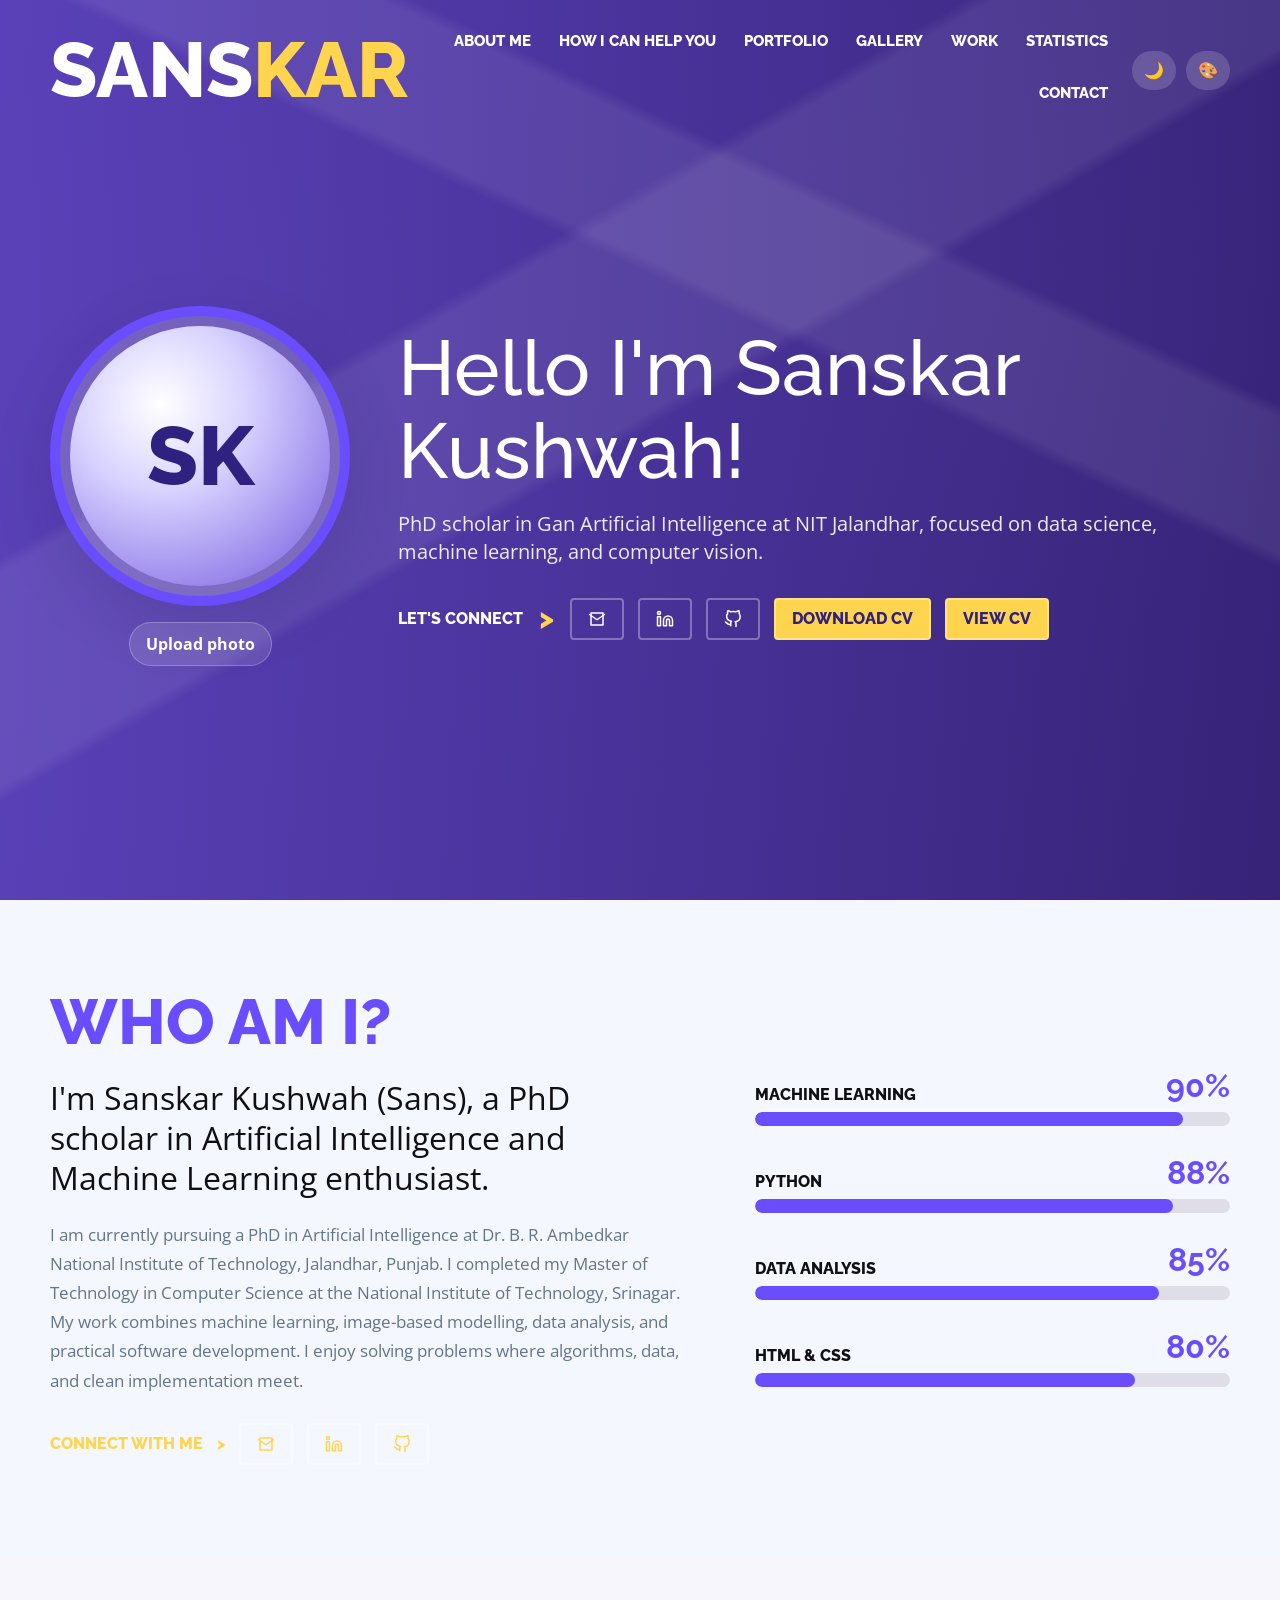
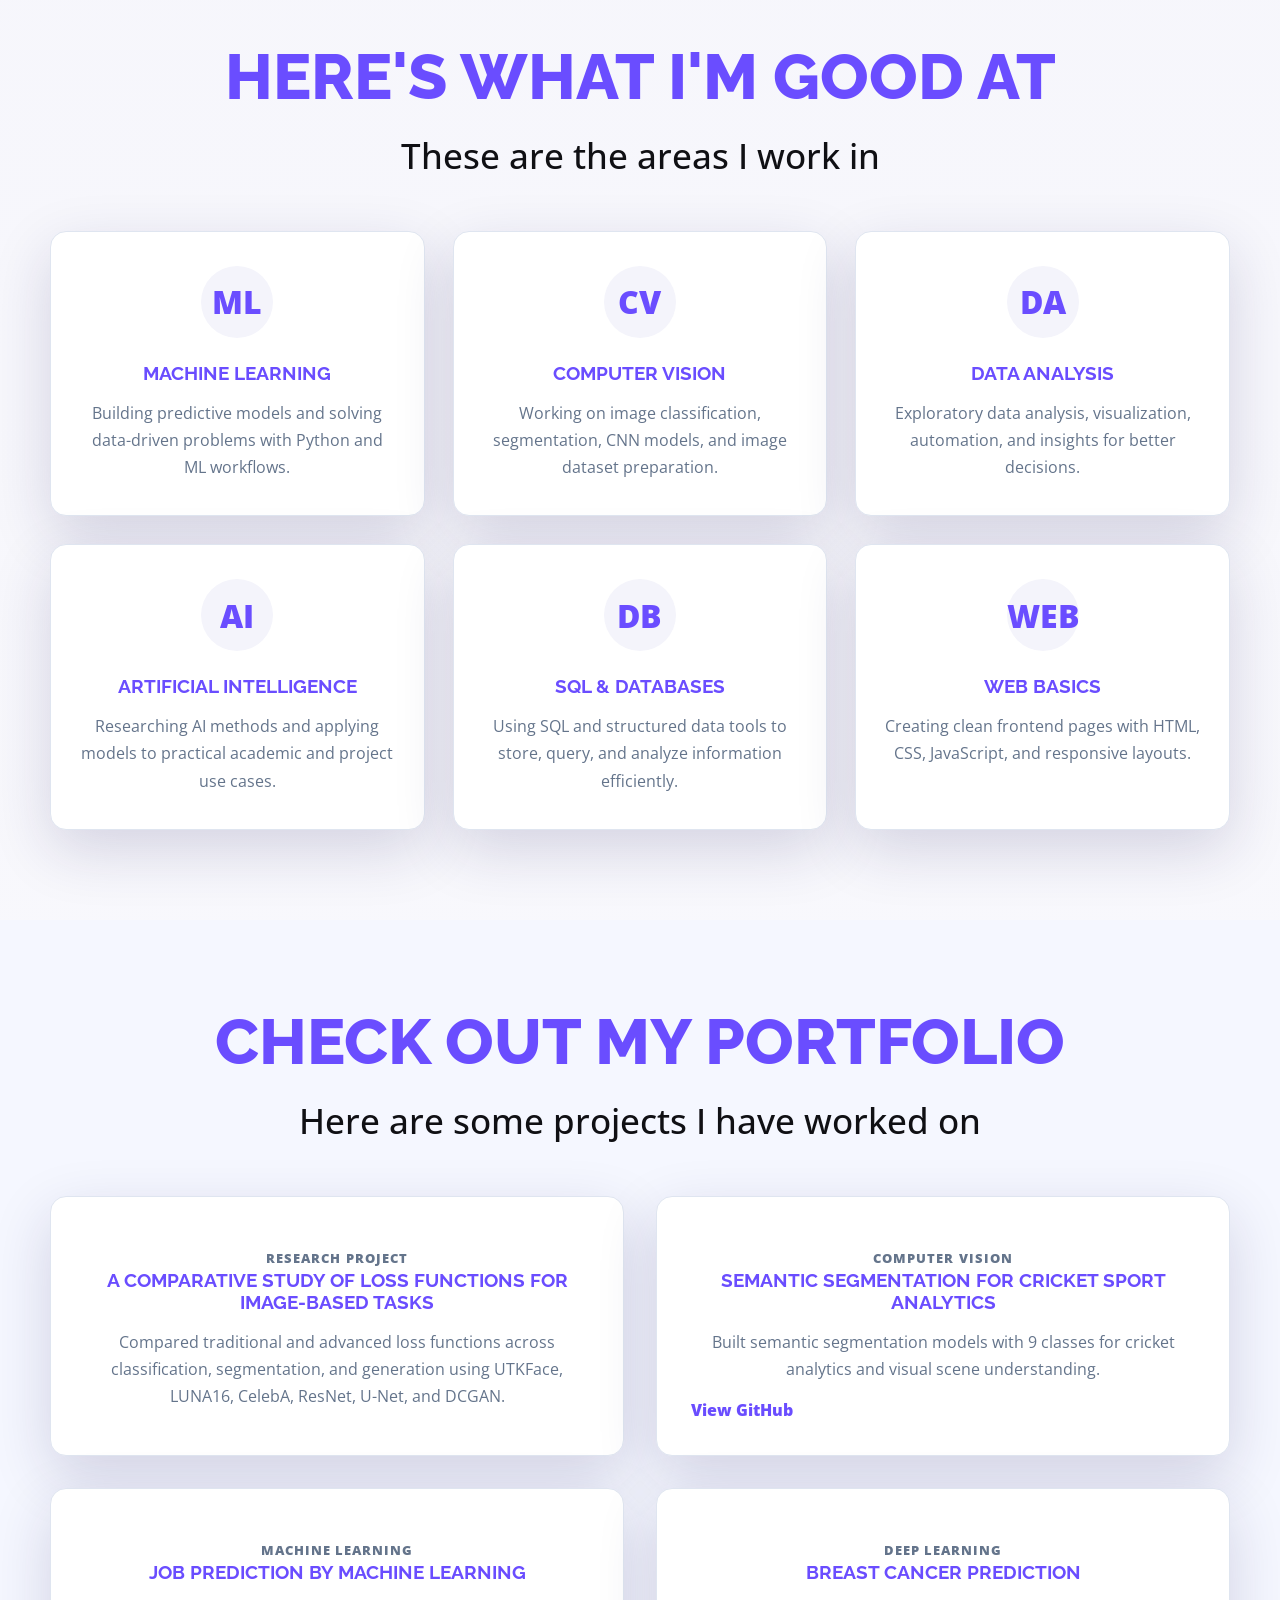
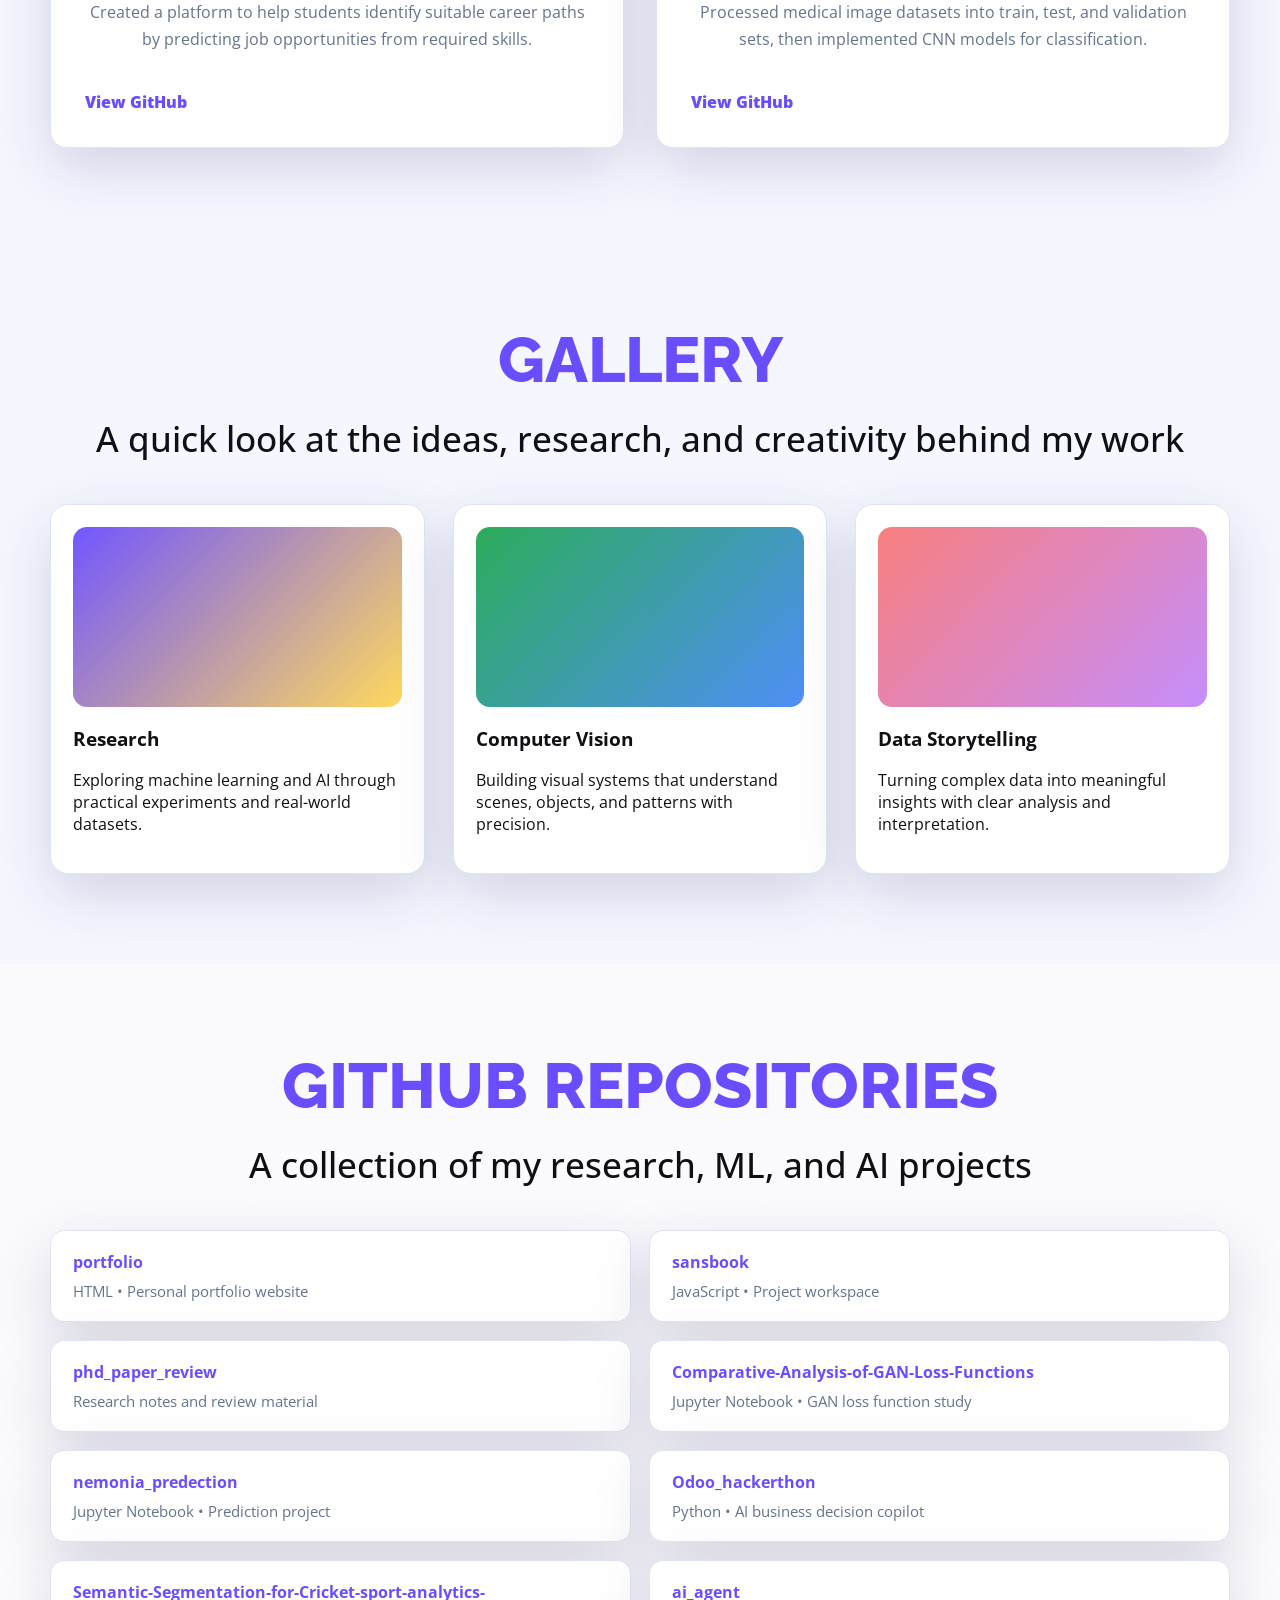
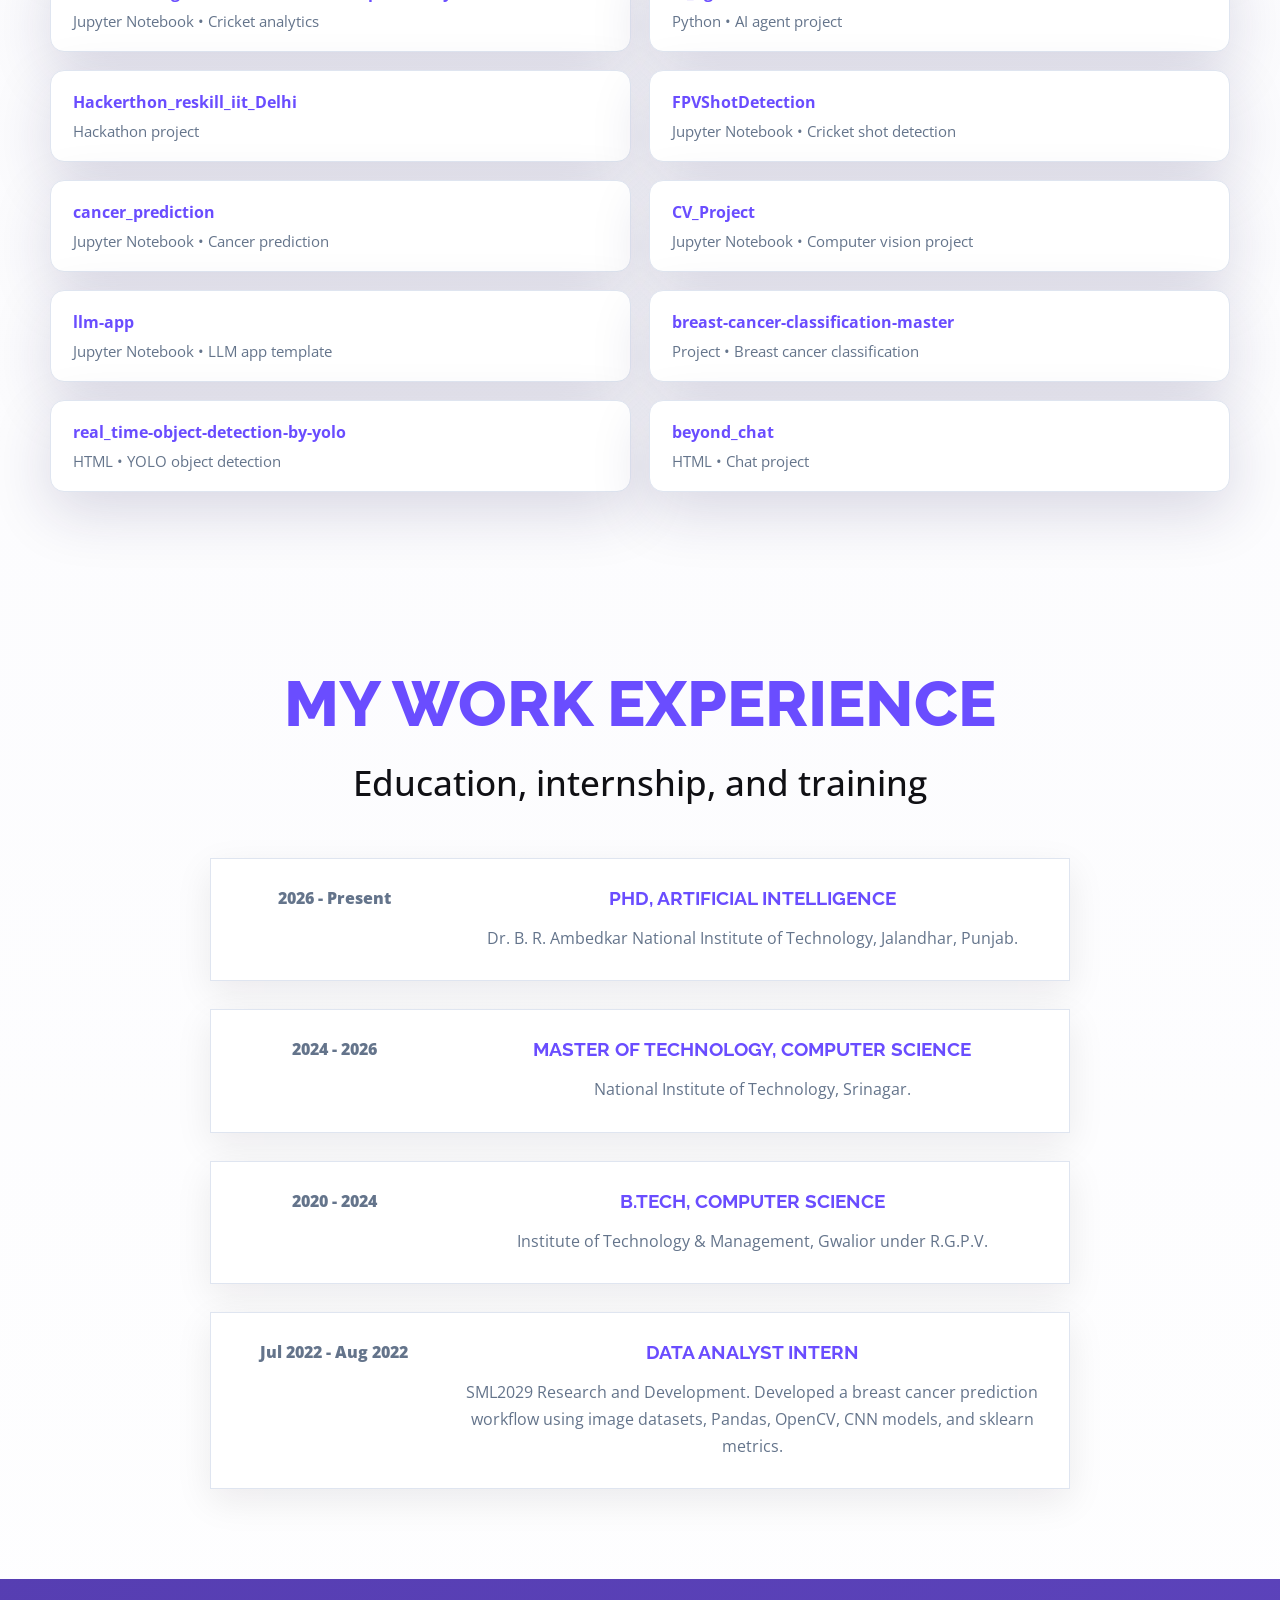
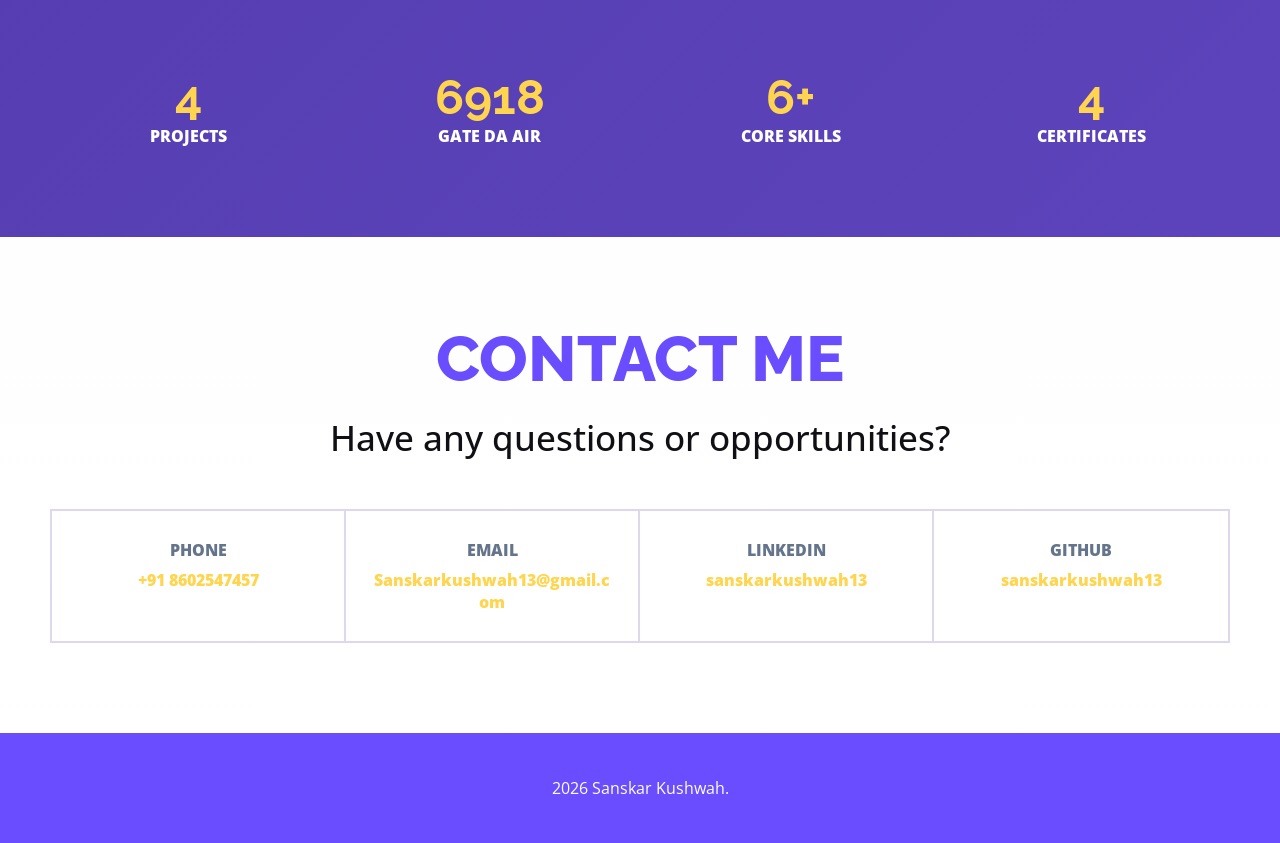
==== index.html @ 1076b956 "color" ====
<!DOCTYPE html>
<html lang="en">
<head>
  <meta charset="UTF-8">
  <meta name="viewport" content="width=device-width, initial-scale=1.0">
  <title>Sanskar Kushwah | Portfolio </title>

  <meta name="description" content="Portfolio of Sanskar Kushwah, PhD scholar in Artificial Intelligence focused on machine learning, data science, and computer vision.">

  <link rel="preconnect" href="https://fonts.googleapis.com">
  <link rel="preconnect" href="https://fonts.gstatic.com" crossorigin>
  <link href="https://fonts.googleapis.com/css2?family=Open+Sans:wght@400;600;700&family=Raleway:wght@500;600;700;800&display=swap" rel="stylesheet">
  <link rel="stylesheet" href="style.css">
</head>


<body>

  <header class="hero" id="home">
    <nav class="navbar container">
      <a class="logo" href="#home">SANS<span>KAR</span></a>

      <div class="nav-links">
        <a href="#about">About Me </a>
        <a href="#services">How I can Help you</a>
        <a href="#portfolio">Portfolio</a>
        <a href="#gallery">Gallery</a>
        <a href="#work">Work</a>
        <a href="#statistics">Statistics</a>
        <a href="#contact">Contact</a>
      </div>

      <div class="action-buttons">
        <button class="theme-toggle" id="themeToggle" type="button" aria-label="Toggle dark mode">🌙</button>
        <button class="accent-toggle" id="accentToggle" type="button" aria-label="Change accent color">🎨</button>
      </div>
    </nav>

    <div class="hero-content container">
      <div class="profile-panel">
        <div class="profile-ring">
          <div class="profile-photo" id="profilePhoto">
            <img id="profileImage" class="profile-image" alt="Uploaded profile" hidden>
            <span id="profileInitials">SK</span>
          </div>
        </div>

        <label class="upload-box" for="photoUpload">
          Upload photo
          <input type="file" id="photoUpload" accept="image/*">
        </label>
      </div>

      <div>
        <h1 class="hero-title">Hello I'm Sanskar Kushwah!</h1>
        <p class="hero-subtitle">
          PhD scholar in Gan Artificial Intelligence at NIT Jalandhar, focused on data science, machine learning, and computer vision.
        </p>

        <div class="connect-row">
          <p>Let's connect</p>
          <span>&gt;</span>

          <div class="social-links">
            <a href="mailto:Sanskarkushwah13@gmail.com" aria-label="Email"><svg width="18" height="18" viewBox="0 0 24 24" fill="none" stroke="currentColor" stroke-width="2" stroke-linecap="round" stroke-linejoin="round"><path d="M4 4h16v16H4z"/><polyline points="22,6 12,13 2,6"/></svg></a>
            <a href="https://www.linkedin.com/in/sanskarkushwah13/" target="_blank" aria-label="LinkedIn"><svg width="18" height="18" viewBox="0 0 24 24" fill="none" stroke="currentColor" stroke-width="2" stroke-linecap="round" stroke-linejoin="round"><path d="M16 8a6 6 0 0 1 6 6v7h-4v-7a2 2 0 0 0-4 0v7h-4v-7a6 6 0 0 1 6-6z"/><rect x="2" y="9" width="4" height="12"/><circle cx="4" cy="4" r="2"/></svg></a>
            <a href="https://github.com/sanskarkushwah13" target="_blank" aria-label="GitHub"><svg width="18" height="18" viewBox="0 0 24 24" fill="none" stroke="currentColor" stroke-width="2" stroke-linecap="round" stroke-linejoin="round"><path d="M9 19c-5 1.5-5-2.5-7-3m14 6v-3.87a3.37 3.37 0 0 0-.94-2.61c3.14-.35 6.44-1.54 6.44-7A5.44 5.44 0 0 0 20 4.77 5.07 5.07 0 0 0 19.91 1S18.73.65 16 2.48a13.38 13.38 0 0 0-7 0C6.27.65 5.09 1 5.09 1A5.07 5.07 0 0 0 5 4.77 5.44 5.44 0 0 0 3.5 8.09c0 5.42 3.3 6.61 6.44 7A3.37 3.37 0 0 0 9 17.13V21"/></svg></a>
            <a class="button" href="sans.pdf" target="_blank">Download CV</a>
            <a class="button" href="https://drive.google.com/file/d/1g0k3r5J6X8F7G9H2J3K4L5M6N7O8P9Q/view?usp=sharing" target="_blank">View CV</a>
          </div>
        </div>
      </div>
    </div>
  </header>

  <main>
    
    <section class="section light" id="about">
      <div class="container split">
        <div>
          <h2 class="section-title">Who am I?</h2>
          <p class="lead">
            I'm Sanskar Kushwah (Sans), a PhD scholar in Artificial Intelligence and Machine Learning enthusiast.
          </p>
          <p class="body-copy">
            I am currently pursuing a PhD in Artificial Intelligence at Dr. B. R. Ambedkar National Institute of Technology, Jalandhar, Punjab.
            I completed my Master of Technology in Computer Science at the National Institute of Technology, Srinagar.
            My work combines machine learning, image-based modelling, data analysis, and practical software development.
            I enjoy solving problems where algorithms, data, and clean implementation meet.
          </p>

          <div class="about-actions">
            <span>Connect with me</span>
            <span>&gt;</span>

            <div class="social-links">
              <a href="mailto:Sanskarkushwah13@gmail.com" aria-label="Email"><svg width="18" height="18" viewBox="0 0 24 24" fill="none" stroke="currentColor" stroke-width="2" stroke-linecap="round" stroke-linejoin="round"><path d="M4 4h16v16H4z"/><polyline points="22,6 12,13 2,6"/></svg></a>
              <a href="https://www.linkedin.com/in/sanskarkushwah13/" target="_blank" aria-label="LinkedIn"><svg width="18" height="18" viewBox="0 0 24 24" fill="none" stroke="currentColor" stroke-width="2" stroke-linecap="round" stroke-linejoin="round"><path d="M16 8a6 6 0 0 1 6 6v7h-4v-7a2 2 0 0 0-4 0v7h-4v-7a6 6 0 0 1 6-6z"/><rect x="2" y="9" width="4" height="12"/><circle cx="4" cy="4" r="2"/></svg></a>
              <a href="https://github.com/sanskarkushwah13" target="_blank" aria-label="GitHub"><svg width="18" height="18" viewBox="0 0 24 24" fill="none" stroke="currentColor" stroke-width="2" stroke-linecap="round" stroke-linejoin="round"><path d="M9 19c-5 1.5-5-2.5-7-3m14 6v-3.87a3.37 3.37 0 0 0-.94-2.61c3.14-.35 6.44-1.54 6.44-7A5.44 5.44 0 0 0 20 4.77 5.07 5.07 0 0 0 19.91 1S18.73.65 16 2.48a13.38 13.38 0 0 0-7 0C6.27.65 5.09 1 5.09 1A5.07 5.07 0 0 0 5 4.77 5.44 5.44 0 0 0 3.5 8.09c0 5.42 3.3 6.61 6.44 7A3.37 3.37 0 0 0 9 17.13V21"/></svg></a>
            </div>
          </div>
        </div>

        <div class="skills-list">
          <div>
            <div class="skill-top">
              <span>Machine Learning</span>
              <strong>90%</strong>
            </div>
            <div class="bar"><span style="--value: 90%"></span></div>
          </div>

          <div>
            <div class="skill-top">
              <span>Python</span>
              <strong>88%</strong>
            </div>
            <div class="bar"><span style="--value: 88%"></span></div>
          </div>

          <div>
            <div class="skill-top">
              <span>Data Analysis</span>
              <strong>85%</strong>
            </div>
            <div class="bar"><span style="--value: 85%"></span></div>
          </div>

          <div>
            <div class="skill-top">
              <span>HTML & CSS</span>
              <strong>80%</strong>
            </div>
            <div class="bar"><span style="--value: 80%"></span></div>
          </div>
        </div>
      </div>
    </section>

    <section class="section" id="services">
      <div class="container center">
        <h2 class="section-title">Here's what I'm good at</h2>
        <p class="section-subtitle">These are the areas I work in</p>

        <div class="card-grid">
          <article class="card">
            <div class="card-icon">ML</div>
            <h3>Machine Learning</h3>
            <p>Building predictive models and solving data-driven problems with Python and ML workflows.</p>
          </article>

          <article class="card">
            <div class="card-icon">CV</div>
            <h3>Computer Vision</h3>
            <p>Working on image classification, segmentation, CNN models, and image dataset preparation.</p>
          </article>

          <article class="card">
            <div class="card-icon">DA</div>
            <h3>Data Analysis</h3>
            <p>Exploratory data analysis, visualization, automation, and insights for better decisions.</p>
          </article>

          <article class="card">
            <div class="card-icon">AI</div>
            <h3>Artificial Intelligence</h3>
            <p>Researching AI methods and applying models to practical academic and project use cases.</p>
          </article>

          <article class="card">
            <div class="card-icon">DB</div>
            <h3>SQL & Databases</h3>
            <p>Using SQL and structured data tools to store, query, and analyze information efficiently.</p>
          </article>

          <article class="card">
            <div class="card-icon">WEB</div>
            <h3>Web Basics</h3>
            <p>Creating clean frontend pages with HTML, CSS, JavaScript, and responsive layouts.</p>
          </article>
        </div>
      </div>
    </section>

    <section class="section light" id="portfolio">
      <div class="container center">
        <h2 class="section-title">Check out my portfolio</h2>
        <p class="section-subtitle">Here are some projects I have worked on</p>

        <div class="project-grid">
          <article class="project">
            <p class="project-label">Research Project</p>
            <h3>A Comparative Study of Loss Functions for Image-Based Tasks</h3>
            <p>
              Compared traditional and advanced loss functions across classification,
              segmentation, and generation using UTKFace, LUNA16, CelebA, ResNet,
              U-Net, and DCGAN.
            </p>
          </article>

          <article class="project">
            <p class="project-label">Computer Vision</p>
            <h3>Semantic Segmentation for Cricket Sport Analytics</h3>
            <p>
              Built semantic segmentation models with 9 classes for cricket analytics
              and visual scene understanding.
            </p>
            <a href="https://github.com/sanskarkushwah13/Semantic-Segmentation-for-Cricket-sport-analytics-" target="_blank">View GitHub</a>
          </article>

          <article class="project">
            <p class="project-label">Machine Learning</p>
            <h3>Job Prediction by Machine Learning</h3>
            <p>
              Created a platform to help students identify suitable career paths by
              predicting job opportunities from required skills.
            </p>
            <a href="https://github.com/sanskarkushwah13/career-prediction-by-machine-learning" target="_blank">View GitHub</a>
          </article>

          <article class="project">
            <p class="project-label">Deep Learning</p>
            <h3>Breast Cancer Prediction</h3>
            <p>
              Processed medical image datasets into train, test, and validation sets,
              then implemented CNN models for classification.
            </p>
            <a href="https://github.com/sanskarkushwah13/cancer_prediction" target="_blank">View GitHub</a>
          </article>
        </div>
      </div>
    </section>

    <section class="section light" id="gallery">
      <div class="container center">
        <h2 class="section-title">Gallery</h2>
        <p class="section-subtitle">A quick look at the ideas, research, and creativity behind my work</p>

        <div class="gallery-grid">
          <article class="gallery-card">
            <div class="gallery-visual visual-one"></div>
            <h3>Research</h3>
            <p>Exploring machine learning and AI through practical experiments and real-world datasets.</p>
          </article>

          <article class="gallery-card">
            <div class="gallery-visual visual-two"></div>
            <h3>Computer Vision</h3>
            <p>Building visual systems that understand scenes, objects, and patterns with precision.</p>
          </article>

          <article class="gallery-card">
            <div class="gallery-visual visual-three"></div>
            <h3>Data Storytelling</h3>
            <p>Turning complex data into meaningful insights with clear analysis and interpretation.</p>
          </article>
        </div>
      </div>
    </section>

    <section class="section" id="repositories">
      <div class="container center">
        <h2 class="section-title">GitHub repositories</h2>
        <p class="section-subtitle">A collection of my research, ML, and AI projects</p>

        <div class="repo-list">
          <a class="repo-item" href="https://github.com/sanskarkushwah13/portfolio" target="_blank">
            <strong>portfolio</strong>
            <span>HTML • Personal portfolio website</span>
          </a>
          <a class="repo-item" href="https://github.com/sanskarkushwah13/sansbook" target="_blank">
            <strong>sansbook</strong>
            <span>JavaScript • Project workspace</span>
          </a>
          <a class="repo-item" href="https://github.com/sanskarkushwah13/phd_paper_review" target="_blank">
            <strong>phd_paper_review</strong>
            <span>Research notes and review material</span>
          </a>
          <a class="repo-item" href="https://github.com/sanskarkushwah13/Comparative-Analysis-of-GAN-Loss-Functions" target="_blank">
            <strong>Comparative-Analysis-of-GAN-Loss-Functions</strong>
            <span>Jupyter Notebook • GAN loss function study</span>
          </a>
          <a class="repo-item" href="https://github.com/sanskarkushwah13/nemonia_predection" target="_blank">
            <strong>nemonia_predection</strong>
            <span>Jupyter Notebook • Prediction project</span>
          </a>
          <a class="repo-item" href="https://github.com/sanskarkushwah13/Odoo_hackerthon" target="_blank">
            <strong>Odoo_hackerthon</strong>
            <span>Python • AI business decision copilot</span>
          </a>
          <a class="repo-item" href="https://github.com/sanskarkushwah13/Semantic-Segmentation-for-Cricket-sport-analytics-" target="_blank">
            <strong>Semantic-Segmentation-for-Cricket-sport-analytics-</strong>
            <span>Jupyter Notebook • Cricket analytics</span>
          </a>
          <a class="repo-item" href="https://github.com/sanskarkushwah13/ai_agent" target="_blank">
            <strong>ai_agent</strong>
            <span>Python • AI agent project</span>
          </a>
          <a class="repo-item" href="https://github.com/sanskarkushwah13/Hackerthon_reskill_iit_Delhi" target="_blank">
            <strong>Hackerthon_reskill_iit_Delhi</strong>
            <span>Hackathon project</span>
          </a>
          <a class="repo-item" href="https://github.com/sanskarkushwah13/FPVShotDetection" target="_blank">
            <strong>FPVShotDetection</strong>
            <span>Jupyter Notebook • Cricket shot detection</span>
          </a>
          <a class="repo-item" href="https://github.com/sanskarkushwah13/cancer_prediction" target="_blank">
            <strong>cancer_prediction</strong>
            <span>Jupyter Notebook • Cancer prediction</span>
          </a>
          <a class="repo-item" href="https://github.com/sanskarkushwah13/CV_Project" target="_blank">
            <strong>CV_Project</strong>
            <span>Jupyter Notebook • Computer vision project</span>
          </a>
          <a class="repo-item" href="https://github.com/sanskarkushwah13/llm-app" target="_blank">
            <strong>llm-app</strong>
            <span>Jupyter Notebook • LLM app template</span>
          </a>
          <a class="repo-item" href="https://github.com/sanskarkushwah13/breast-cancer-classification-master" target="_blank">
            <strong>breast-cancer-classification-master</strong>
            <span>Project • Breast cancer classification</span>
          </a>
          <a class="repo-item" href="https://github.com/sanskarkushwah13/real_time-object-detection-by-yolo" target="_blank">
            <strong>real_time-object-detection-by-yolo</strong>
            <span>HTML • YOLO object detection</span>
          </a>
          <a class="repo-item" href="https://github.com/sanskarkushwah13/beyond_chat" target="_blank">
            <strong>beyond_chat</strong>
            <span>HTML • Chat project</span>
          </a>
        </div>
      </div>
    </section>

    <section class="section" id="work">
      <div class="container center">
        <h2 class="section-title">My work experience</h2>
        <p class="section-subtitle">Education, internship, and training</p>

        <div class="work-list">
          <article class="work-item">
            <div class="date">2026 - Present</div>
            <div>
              <h3>PhD, Artificial Intelligence</h3>
              <p>Dr. B. R. Ambedkar National Institute of Technology, Jalandhar, Punjab.</p>
            </div>
          </article>

          <article class="work-item">
            <div class="date">2024 - 2026</div>
            <div>
              <h3>Master of Technology, Computer Science</h3>
              <p>National Institute of Technology, Srinagar.</p>
            </div>
          </article>

          <article class="work-item">
            <div class="date">2020 - 2024</div>
            <div>
              <h3>B.Tech, Computer Science</h3>
              <p>Institute of Technology & Management, Gwalior under R.G.P.V.</p>
            </div>
          </article>

          <article class="work-item">
            <div class="date">Jul 2022 - Aug 2022</div>
            <div>
              <h3>Data Analyst Intern</h3>
              <p>
                SML2029 Research and Development. Developed a breast cancer prediction workflow
                using image datasets, Pandas, OpenCV, CNN models, and sklearn metrics.
              </p>
            </div>
          </article>
        </div>
      </div>
    </section>

    <section class="section stats" id="statistics">
      <div class="container stats-grid">
        <div class="stat">
          <strong>4</strong>
          <span>Projects</span>
        </div>

        <div class="stat">
          <strong>6918</strong>
          <span>GATE DA AIR</span>
        </div>

        <div class="stat">
          <strong>6+</strong>
          <span>Core Skills</span>
        </div>

        <div class="stat">
          <strong>4</strong>
          <span>Certificates</span>
        </div>
      </div>
    </section>

    <section class="section" id="contact">
      <div class="container center">
        <h2 class="section-title">Contact me</h2>
        <p class="section-subtitle">Have any questions or opportunities?</p>

        <div class="contact-box">
          <div class="contact-item">
            <span>Phone</span>
            <strong>+91 8602547457</strong>
          </div>

          <div class="contact-item">
            <span>Email</span>
            <a href="mailto:Sanskarkushwah13@gmail.com">Sanskarkushwah13@gmail.com</a>
          </div>

          <div class="contact-item">
            <span>LinkedIn</span>
            <a href="https://www.linkedin.com/in/sanskarkushwah13/" target="_blank">sanskarkushwah13</a>
          </div>

          <div class="contact-item">
            <span>GitHub</span>
            <a href="https://github.com/sanskarkushwah13" target="_blank">sanskarkushwah13</a>
          </div>
        </div>
      </div>
    </section>

  </main>

  <footer>
    <div class="container">
      <p>2026 Sanskar Kushwah.</p>
    </div>
  </footer>

  <script src="script.js"></script>
</body>
</html>
---- style.css ----
:root {
  --primary: #6a4dff;
  --primary-dark: #2f2180;
  --accent: #ffd54f;
  --accent-dark: #b8871d;
  --light: #f4f4fb;
  --text: #101014;
  --muted: #64748b;
  --white: #ffffff;
  --surface: #ffffff;
  --surface-2: #f5f7ff;
  --border: #dfe5f0;
  --shadow: 0 20px 60px rgba(34, 22, 87, 0.16);
}

* {
  box-sizing: border-box;
}

html {
  scroll-behavior: smooth;
}

body {
  margin: 0;
  font-family: "Open Sans", Arial, sans-serif;
  color: var(--text);
  background: linear-gradient(180deg, var(--light) 0%, var(--surface) 100%);
  transition: background 0.3s ease, color 0.3s ease;
}

body.dark {
  --primary: #8b7dff;
  --primary-dark: #d8ceff;
  --accent: #ffdc73;
  --accent-dark: #c2a55d;
  --light: #07111d;
  --text: #f8fafc;
  --muted: #9fb0ce;
  --white: #0f172a;
  --surface: #111c2e;
  --surface-2: #07111d;
  --border: rgba(255, 255, 255, 0.12);
  --shadow: 0 20px 60px rgba(0, 0, 0, 0.35);
}

a {
  color: inherit;
  text-decoration: none;
}

.container {
  width: min(1180px, calc(100% - 40px));
  margin: 0 auto;
}

.hero {
  min-height: 100vh;
  color: var(--white);
  background:
    linear-gradient(90deg, rgba(89, 64, 183, 0.96), rgba(55, 35, 121, 0.9)),
    radial-gradient(circle at 18% 38%, rgba(255, 255, 255, 0.16), transparent 28%),
    radial-gradient(circle at 78% 34%, rgba(255, 255, 255, 0.12), transparent 30%),
    linear-gradient(135deg, #6b55d7, #302066);
  position: relative;
  overflow: hidden;
}

.hero::before {
  content: "";
  position: absolute;
  inset: 0;
  background:
    linear-gradient(150deg, transparent 0 34%, rgba(255, 255, 255, 0.08) 35% 48%, transparent 49%),
    linear-gradient(25deg, transparent 0 62%, rgba(255, 255, 255, 0.08) 63% 72%, transparent 73%);
  pointer-events: none;
}

.navbar {
  position: relative;
  z-index: 2;
  display: flex;
  align-items: center;
  justify-content: space-between;
  gap: 24px;
  padding: 32px 0;
}

.theme-toggle,
.accent-toggle {
  border: 0;
  border-radius: 999px;
  background: rgba(255, 255, 255, 0.16);
  color: var(--white);
  cursor: pointer;
  font-size: 1rem;
  padding: 10px 12px;
  transition: transform 0.2s ease, background 0.2s ease;
}

.theme-toggle:hover,
.accent-toggle:hover {
  transform: translateY(-2px);
  background: rgba(255, 255, 255, 0.24);
}

.action-buttons {
  display: flex;
  align-items: center;
  gap: 10px;
}

.logo {
  font-family: "Raleway", Arial, sans-serif;
  font-size: clamp(2.4rem, 6vw, 5.2rem);
  font-weight: 800;
  letter-spacing: 0;
  line-height: 1;
}

.logo span {
  color: var(--accent);
}

.nav-links {
  display: flex;
  align-items: center;
  justify-content: flex-end;
  flex-wrap: wrap;
  gap: 28px;
  font-family: "Raleway", Arial, sans-serif;
  font-weight: 800;
  text-transform: uppercase;
  font-size: 0.95rem;
}

.nav-links a {
  border-bottom: 2px solid transparent;
  padding-bottom: 4px;
}

.nav-links a:hover,
.nav-links a.active {
  border-color: var(--accent);
}

.hero-content {
  position: relative;
  z-index: 2;
  min-height: calc(100vh - 150px);
  display: grid;
  grid-template-columns: 300px 1fr;
  align-items: center;
  justify-content: center;
  gap: 48px;
  padding: 60px 0 120px;
}

.profile-panel {
  display: flex;
  flex-direction: column;
  align-items: center;
  gap: 16px;
}

.profile-ring {
  width: 300px;
  aspect-ratio: 1;
  display: grid;
  place-items: center;
  border: 10px solid var(--primary);
  border-radius: 50%;
  box-shadow: var(--shadow);
  background: rgba(255, 255, 255, 0.18);
}

.profile-photo {
  position: relative;
  width: 260px;
  aspect-ratio: 1;
  display: grid;
  place-items: center;
  border-radius: 50%;
  overflow: hidden;
  background:
    radial-gradient(circle at 35% 30%, #ffffff, #d8d2ff 35%, #7258df 100%);
  color: var(--primary-dark);
  font-family: "Raleway", Arial, sans-serif;
  font-size: 5.2rem;
  font-weight: 800;
}

.profile-image {
  width: 100%;
  height: 100%;
  object-fit: cover;
  display: none;
}

.profile-photo.has-image .profile-image {
  display: block;
}

.profile-photo.has-image #profileInitials {
  display: none;
}

.upload-box {
  display: inline-flex;
  align-items: center;
  justify-content: center;
  gap: 8px;
  padding: 10px 16px;
  border: 1px solid rgba(255, 255, 255, 0.24);
  border-radius: 999px;
  background: rgba(255, 255, 255, 0.12);
  color: var(--white);
  cursor: pointer;
  font-weight: 700;
}

.upload-box input {
  display: none;
}

.hero-title {
  margin: 0;
  font-family: "Raleway", Arial, sans-serif;
  font-size: clamp(3rem, 6vw, 5rem);
  font-weight: 500;
  line-height: 1.08;
}

.hero-subtitle {
  margin: 16px 0 0;
  font-size: 1.28rem;
  color: rgba(255, 255, 255, 0.9);
}

.connect-row {
  display: flex;
  align-items: center;
  flex-wrap: wrap;
  gap: 16px;
  margin-top: 28px;
  font-family: "Raleway", Arial, sans-serif;
  font-weight: 800;
  text-transform: uppercase;
}

.connect-row span {
  color: var(--accent);
  font-size: 1.8rem;
  line-height: 1;
}

.social-links {
  display: flex;
  gap: 14px;
  flex-wrap: wrap;
}

.social-links a,
.button {
  display: inline-flex;
  align-items: center;
  justify-content: center;
  min-height: 42px;
  padding: 9px 16px;
  border-radius: 4px;
  font-weight: 800;
}

.social-links a {
  min-width: 42px;
  border: 2px solid rgba(255, 255, 255, 0.32);
}

.social-links a:hover {
  color: var(--accent);
  border-color: var(--accent);
}

.button {
  background: var(--accent);
  color: var(--primary-dark);
}

.section {
  padding: 90px 0;
}

.section.light {
  background: var(--surface-2);
}

.split {
  display: grid;
  grid-template-columns: 1fr 0.75fr;
  gap: 72px;
  align-items: center;
}

.section-title {
  margin: 0;
  font-family: "Raleway", Arial, sans-serif;
  font-size: clamp(2.8rem, 5vw, 4.5rem);
  font-weight: 800;
  line-height: 1;
  text-transform: uppercase;
  color: var(--primary);
}

.lead {
  margin: 24px 0 0;
  font-size: clamp(1.4rem, 2.5vw, 2.2rem);
  line-height: 1.25;
}

.body-copy {
  margin: 22px 0 0;
  color: var(--muted);
  font-size: 1.04rem;
  line-height: 1.75;
}

.about-actions {
  display: flex;
  align-items: center;
  flex-wrap: wrap;
  gap: 14px;
  margin-top: 28px;
  color: var(--accent);
  font-family: "Raleway", Arial, sans-serif;
  font-weight: 800;
  text-transform: uppercase;
}

.skills-list {
  display: grid;
  gap: 28px;
}

.skill-top {
  display: flex;
  align-items: end;
  justify-content: space-between;
  gap: 20px;
  margin-bottom: 8px;
  font-family: "Raleway", Arial, sans-serif;
  font-weight: 800;
  text-transform: uppercase;
}

.skill-top strong {
  color: var(--primary);
  font-size: 2rem;
}

.bar {
  height: 14px;
  overflow: hidden;
  border-radius: 100px;
  background: #dfdde8;
}

.bar span {
  display: block;
  height: 100%;
  width: var(--value);
  border-radius: inherit;
  background: var(--primary);
}

.center {
  text-align: center;
}

.section-subtitle {
  margin: 22px 0 0;
  font-size: clamp(1.4rem, 2.8vw, 2.2rem);
  font-weight: 500;
}

.card-grid {
  display: grid;
  grid-template-columns: repeat(3, 1fr);
  gap: 28px;
  margin-top: 52px;
}

.card {
  min-height: 230px;
  padding: 34px 28px;
  background: var(--surface);
  border: 1px solid var(--border);
  border-radius: 16px;
  box-shadow: var(--shadow);
  transition: transform 0.2s ease, background 0.2s ease, color 0.2s ease;
}

.card:hover {
  transform: translateY(-6px);
  background: var(--primary);
  color: var(--white);
}

.card-icon {
  display: grid;
  place-items: center;
  width: 72px;
  height: 72px;
  margin: 0 auto 24px;
  border-radius: 50%;
  background: var(--light);
  color: var(--primary);
  font-size: 2rem;
  font-weight: 800;
}

.card h3,
.project h3,
.work-item h3 {
  margin: 0;
  font-family: "Raleway", Arial, sans-serif;
  color: var(--primary);
  text-transform: uppercase;
  font-size: 1.2rem;
}

.card:hover h3,
.card:hover p {
  color: var(--white);
}

.card p,
.project p,
.work-item p {
  margin: 16px 0 0;
  color: var(--muted);
  line-height: 1.7;
}

.project-grid {
  display: grid;
  grid-template-columns: repeat(2, 1fr);
  gap: 32px;
  margin-top: 52px;
}

.project {
  padding: 34px;
  min-height: 260px;
  display: flex;
  flex-direction: column;
  background: var(--surface);
  border: 1px solid var(--border);
  border-radius: 16px;
  box-shadow: var(--shadow);
}

.project-label {
  margin: 0 0 12px;
  color: var(--accent);
  font-weight: 800;
  text-transform: uppercase;
  letter-spacing: 0.08em;
  font-size: 0.82rem;
}

.project a {
  width: fit-content;
  margin-top: auto;
  color: var(--primary);
  font-weight: 800;
}

.gallery-grid {
  display: grid;
  grid-template-columns: repeat(3, 1fr);
  gap: 28px;
  margin-top: 42px;
}

.repo-list {
  display: grid;
  grid-template-columns: repeat(2, 1fr);
  gap: 18px;
  margin-top: 42px;
  text-align: left;
}

.repo-item {
  display: flex;
  flex-direction: column;
  gap: 8px;
  padding: 20px 22px;
  background: var(--surface);
  border: 1px solid var(--border);
  border-radius: 14px;
  box-shadow: var(--shadow);
  transition: transform 0.2s ease, border-color 0.2s ease;
}

.repo-item:hover {
  transform: translateY(-4px);
  border-color: var(--primary);
}

.repo-item strong {
  color: var(--primary);
}

.repo-item span {
  color: var(--muted);
  font-size: 0.95rem;
}

.gallery-card {
  padding: 22px;
  background: var(--surface);
  border: 1px solid var(--border);
  border-radius: 18px;
  box-shadow: var(--shadow);
  text-align: left;
  transition: transform 0.2s ease, border-color 0.2s ease;
}

.gallery-card:hover {
  transform: translateY(-5px);
  border-color: var(--primary);
}

.gallery-visual {
  border-radius: 14px;
  height: 180px;
  margin-bottom: 18px;
  background-size: cover;
  background-position: center;
}

.visual-one {
  background: linear-gradient(135deg, rgba(106, 77, 255, 0.95), rgba(255, 213, 79, 0.92));
}

.visual-two {
  background: linear-gradient(135deg, rgba(22, 163, 74, 0.9), rgba(59, 130, 246, 0.9));
}

.visual-three {
  background: linear-gradient(135deg, rgba(248, 113, 113, 0.9), rgba(192, 132, 252, 0.92));
}

.work-list {
  max-width: 860px;
  margin: 52px auto 0;
  display: grid;
  gap: 28px;
}

.work-item {
  display: grid;
  grid-template-columns: 190px 1fr;
  gap: 34px;
  align-items: start;
  padding: 28px;
  border-left: 5px solid var(--primary);
  background: var(--surface);
  border: 1px solid var(--border);
  box-shadow: 0 12px 35px rgba(20, 18, 31, 0.08);
}

.date {
  color: var(--muted);
  font-weight: 800;
}

.stats {
  background:
    linear-gradient(rgba(89, 64, 183, 0.9), rgba(89, 64, 183, 0.9)),
    linear-gradient(135deg, #3d2c83, #7962e7);
  color: var(--white);
}

.stats-grid {
  display: grid;
  grid-template-columns: repeat(4, 1fr);
  gap: 24px;
  text-align: center;
}

.stat strong {
  display: block;
  font-family: "Raleway", Arial, sans-serif;
  font-size: 3rem;
  color: var(--accent);
}

.stat span {
  font-weight: 800;
  text-transform: uppercase;
}

.contact-box {
  display: grid;
  grid-template-columns: repeat(4, 1fr);
  gap: 0;
  margin-top: 48px;
  border: 2px solid #ddd9eb;
}

.contact-item {
  padding: 28px;
  border-right: 2px solid #ddd9eb;
}

.contact-item:last-child {
  border-right: 0;
}

.contact-item span {
  display: block;
  color: var(--muted);
  font-weight: 800;
  text-transform: uppercase;
  margin-bottom: 8px;
}

.contact-item a,
.contact-item strong {
  color: var(--accent);
  font-weight: 800;
  overflow-wrap: anywhere;
}

footer {
  padding: 28px 0;
  background: var(--primary);
  color: var(--white);
  text-align: center;
}

@media (max-width: 980px) {
  .navbar {
    align-items: flex-start;
    flex-direction: column;
  }

  .hero-content,
  .split {
    grid-template-columns: 1fr;
  }

  .profile-ring {
    width: 240px;
  }

  .profile-photo {
    width: 205px;
    font-size: 4rem;
  }

  .card-grid,
  .gallery-grid,
  .stats-grid,
  .contact-box {
    grid-template-columns: repeat(2, 1fr);
  }

  .contact-item:nth-child(2) {
    border-right: 0;
  }
}

@media (max-width: 680px) {
  .container {
    width: min(100% - 28px, 1180px);
  }

  .nav-links {
    gap: 14px;
    font-size: 0.82rem;
  }

  .hero-content {
    padding-top: 32px;
  }

  .project-grid,
  .card-grid,
  .gallery-grid,
  .repo-list,
  .stats-grid,
  .contact-box,
  .work-item {
    grid-template-columns: 1fr;
  }

  .contact-item,
  .contact-item:nth-child(2) {
    border-right: 0;
    border-bottom: 2px solid #ddd9eb;
  }

  .contact-item:last-child {
    border-bottom: 0;
  }
}
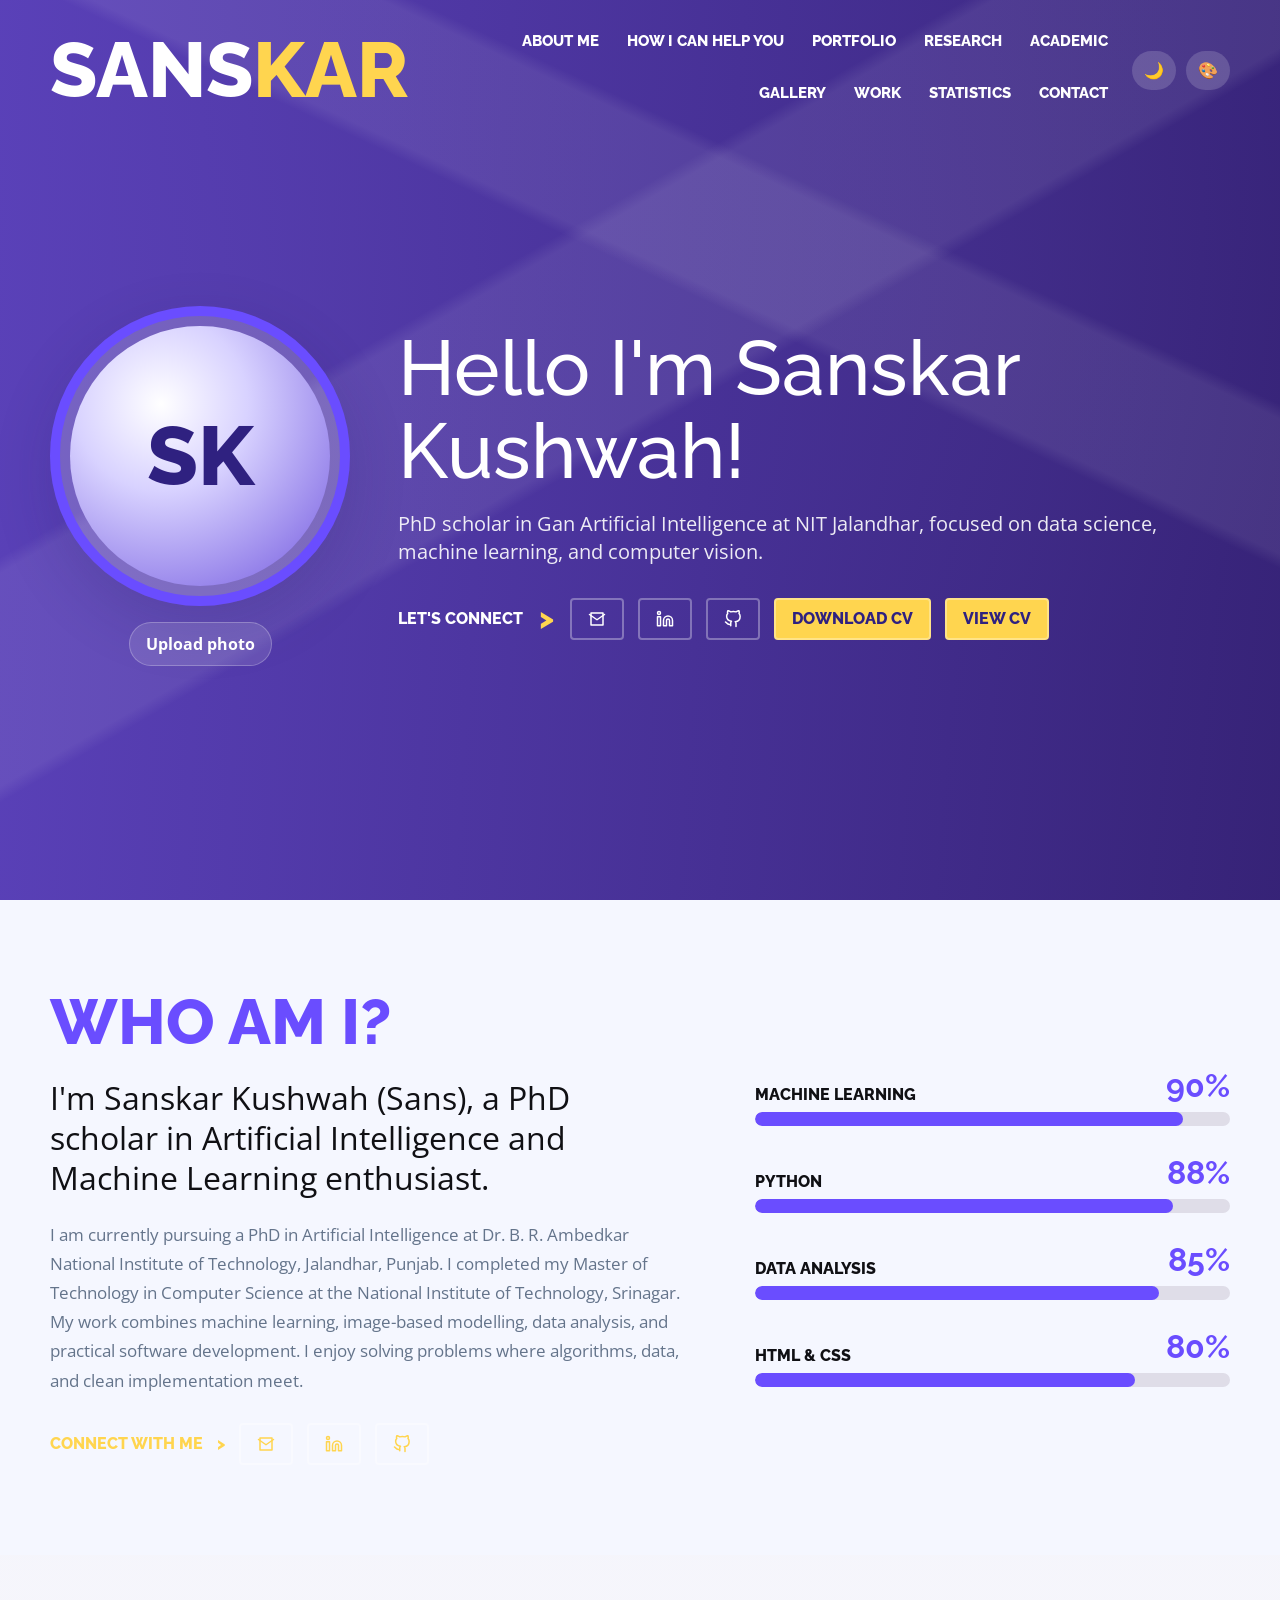
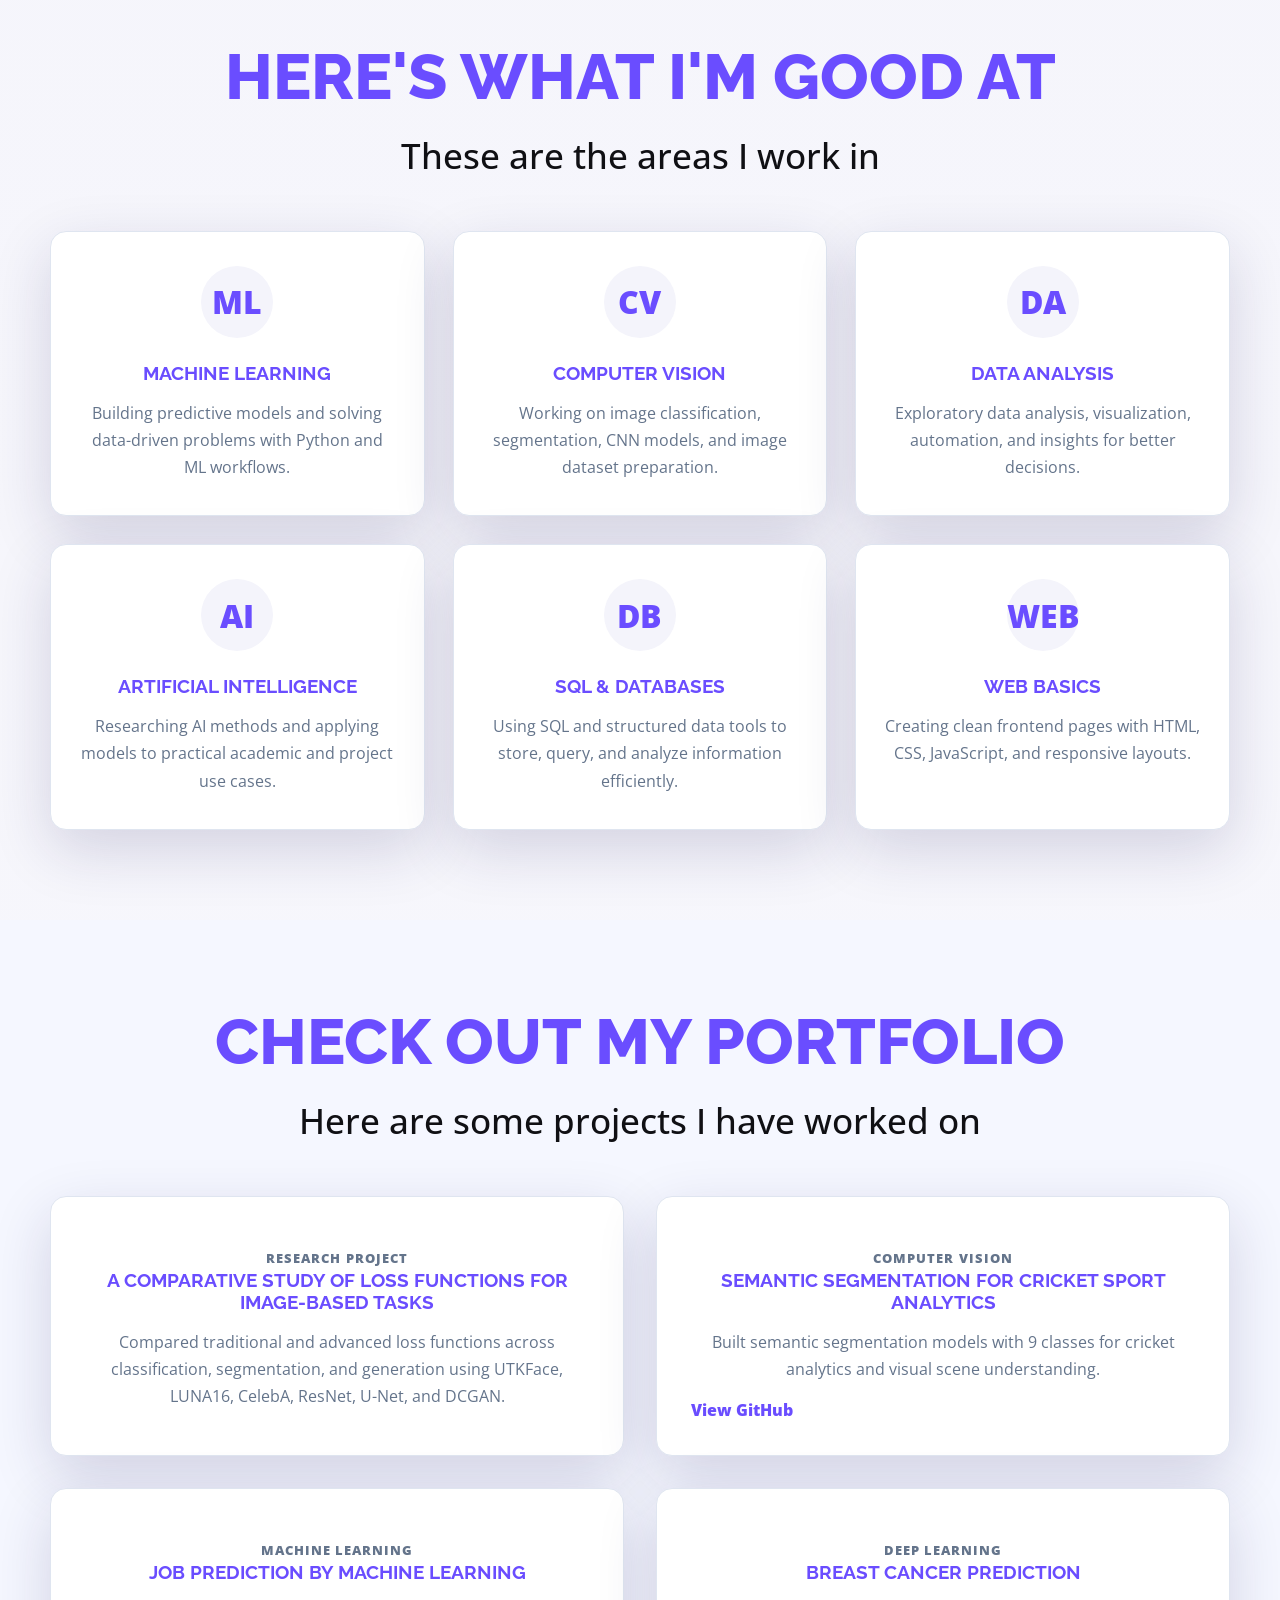
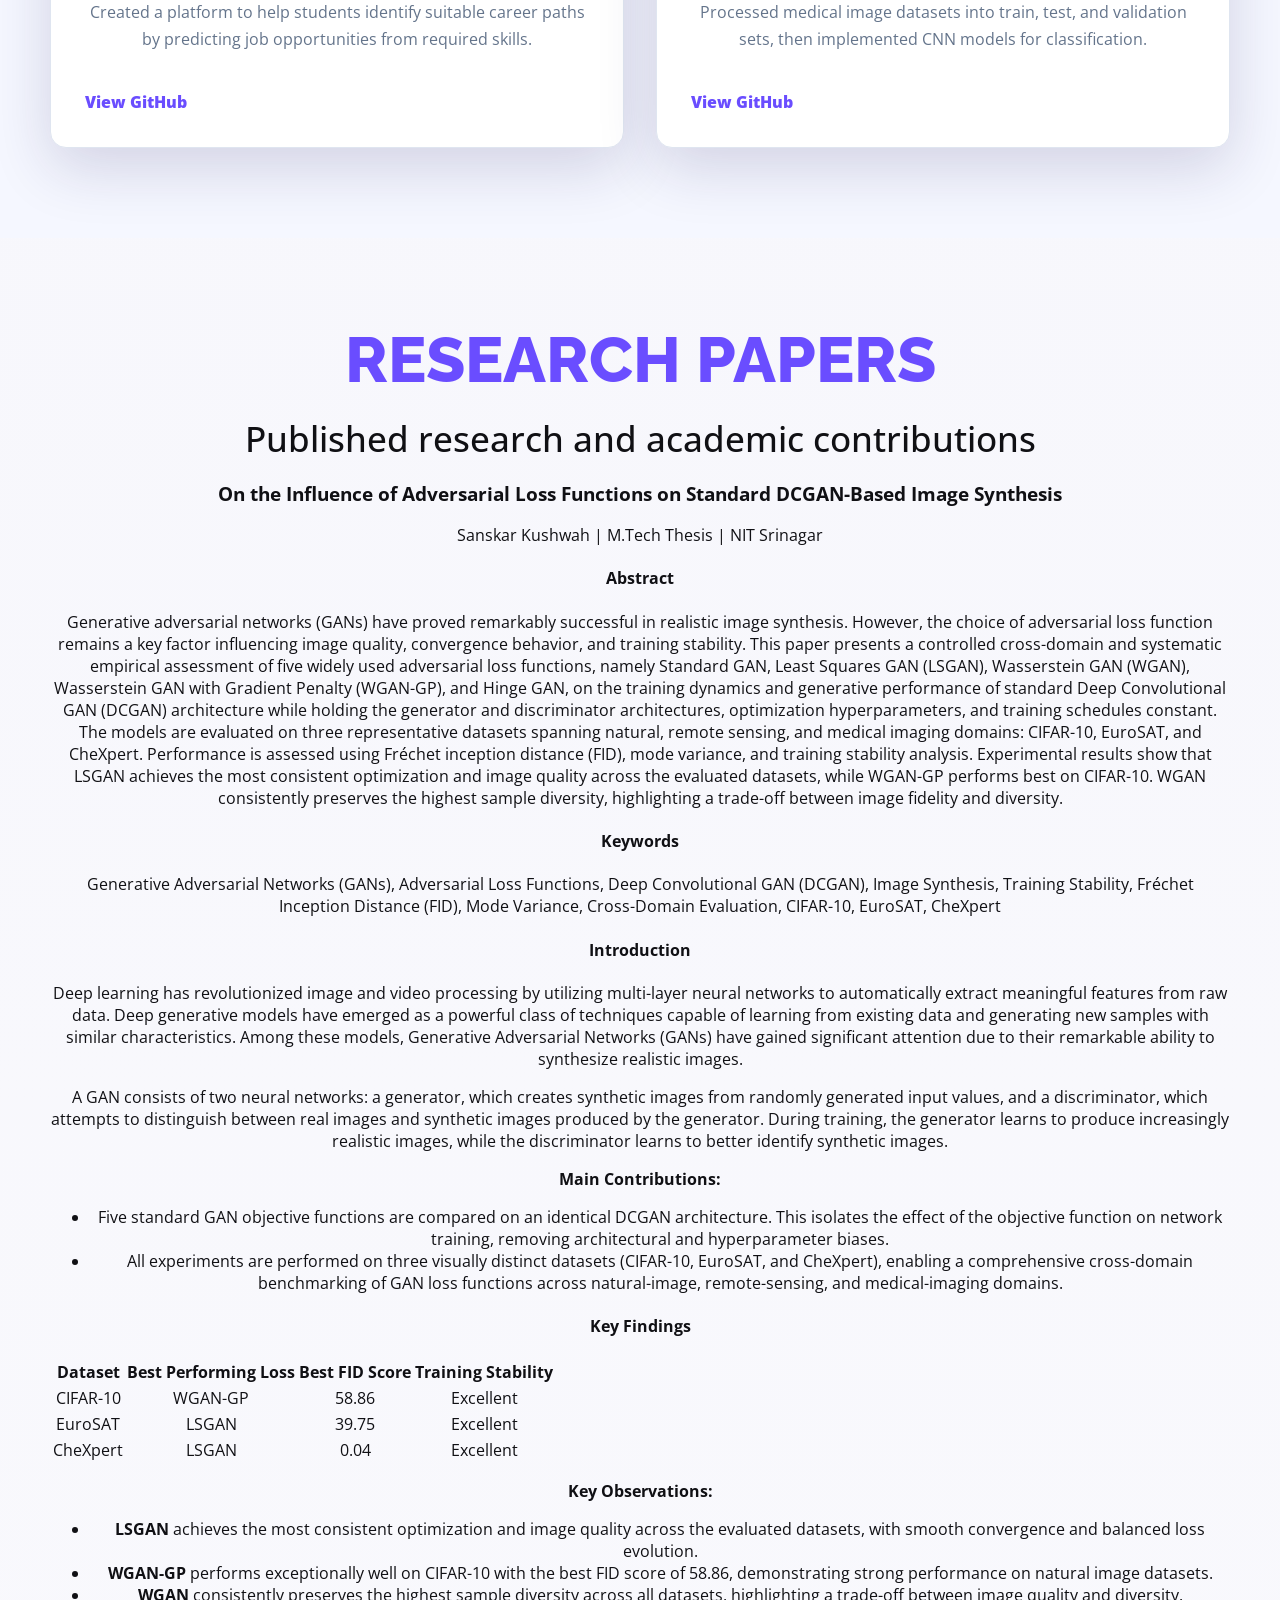
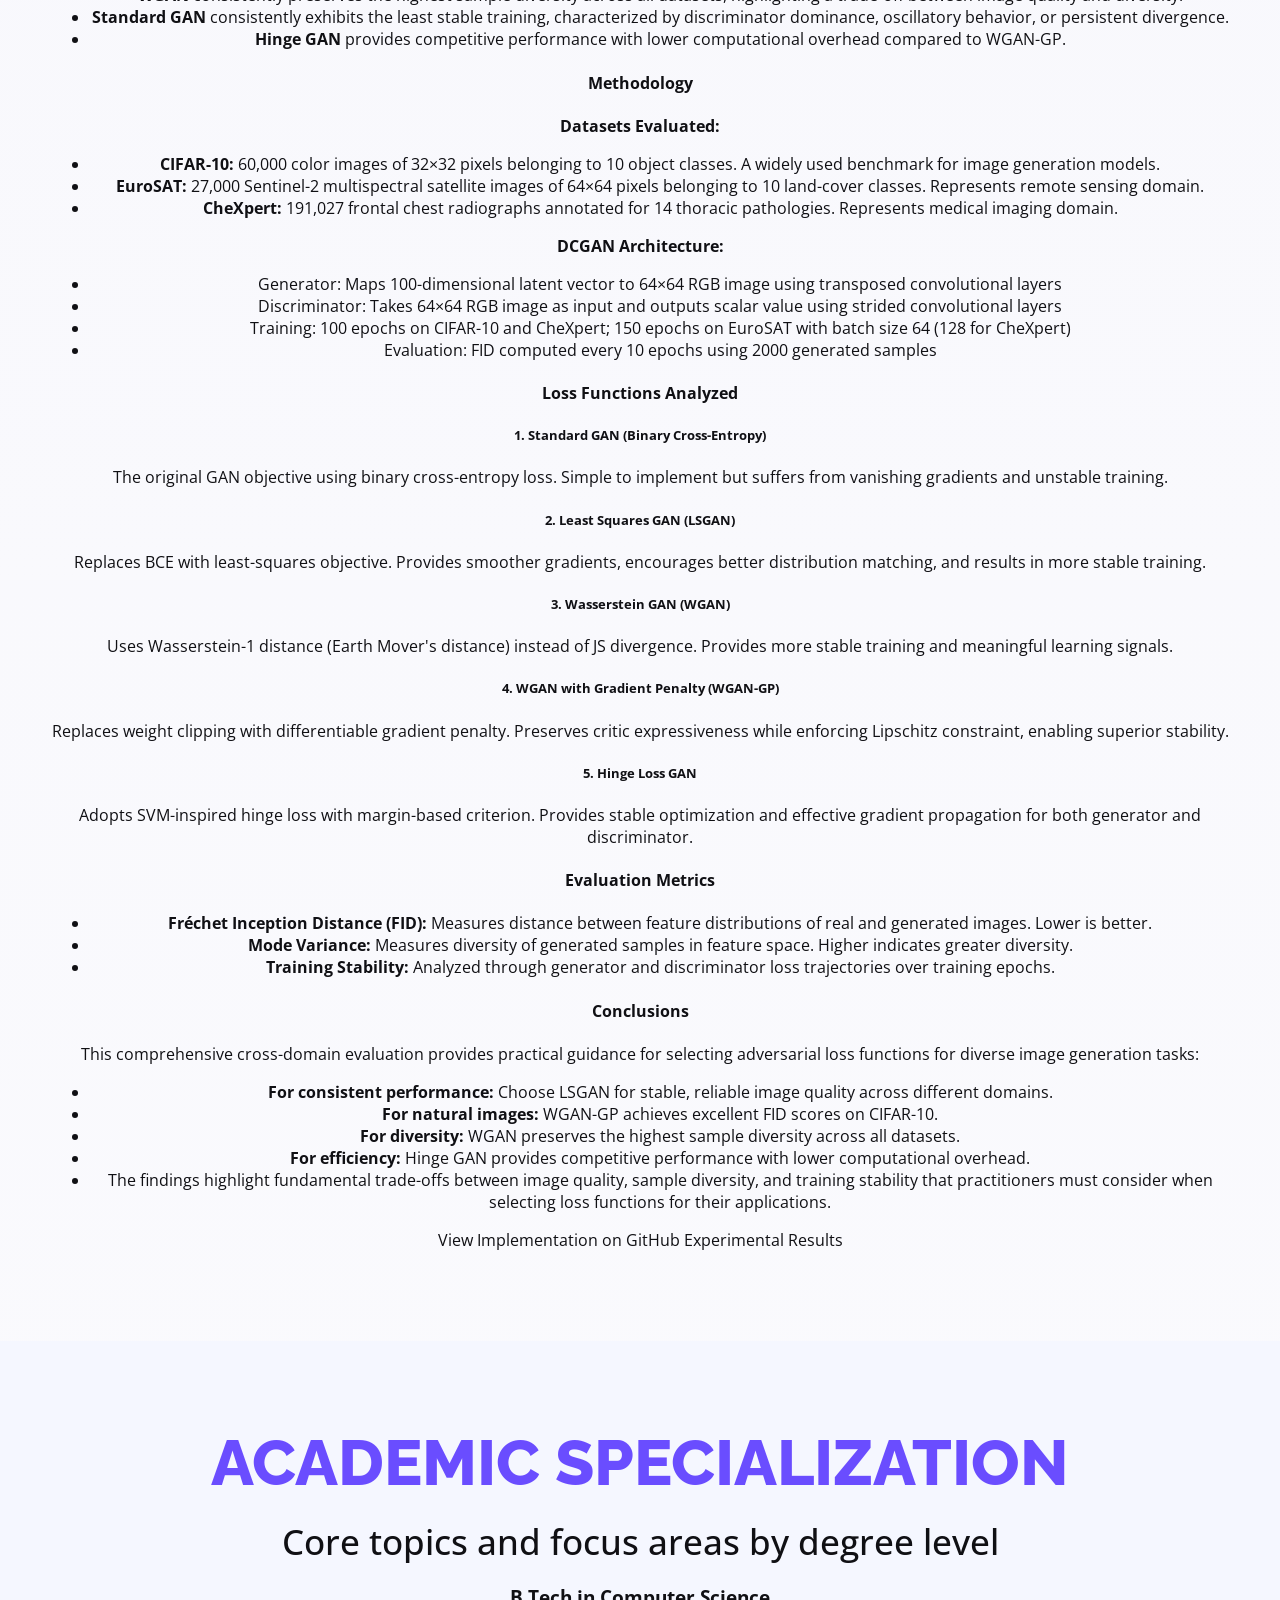
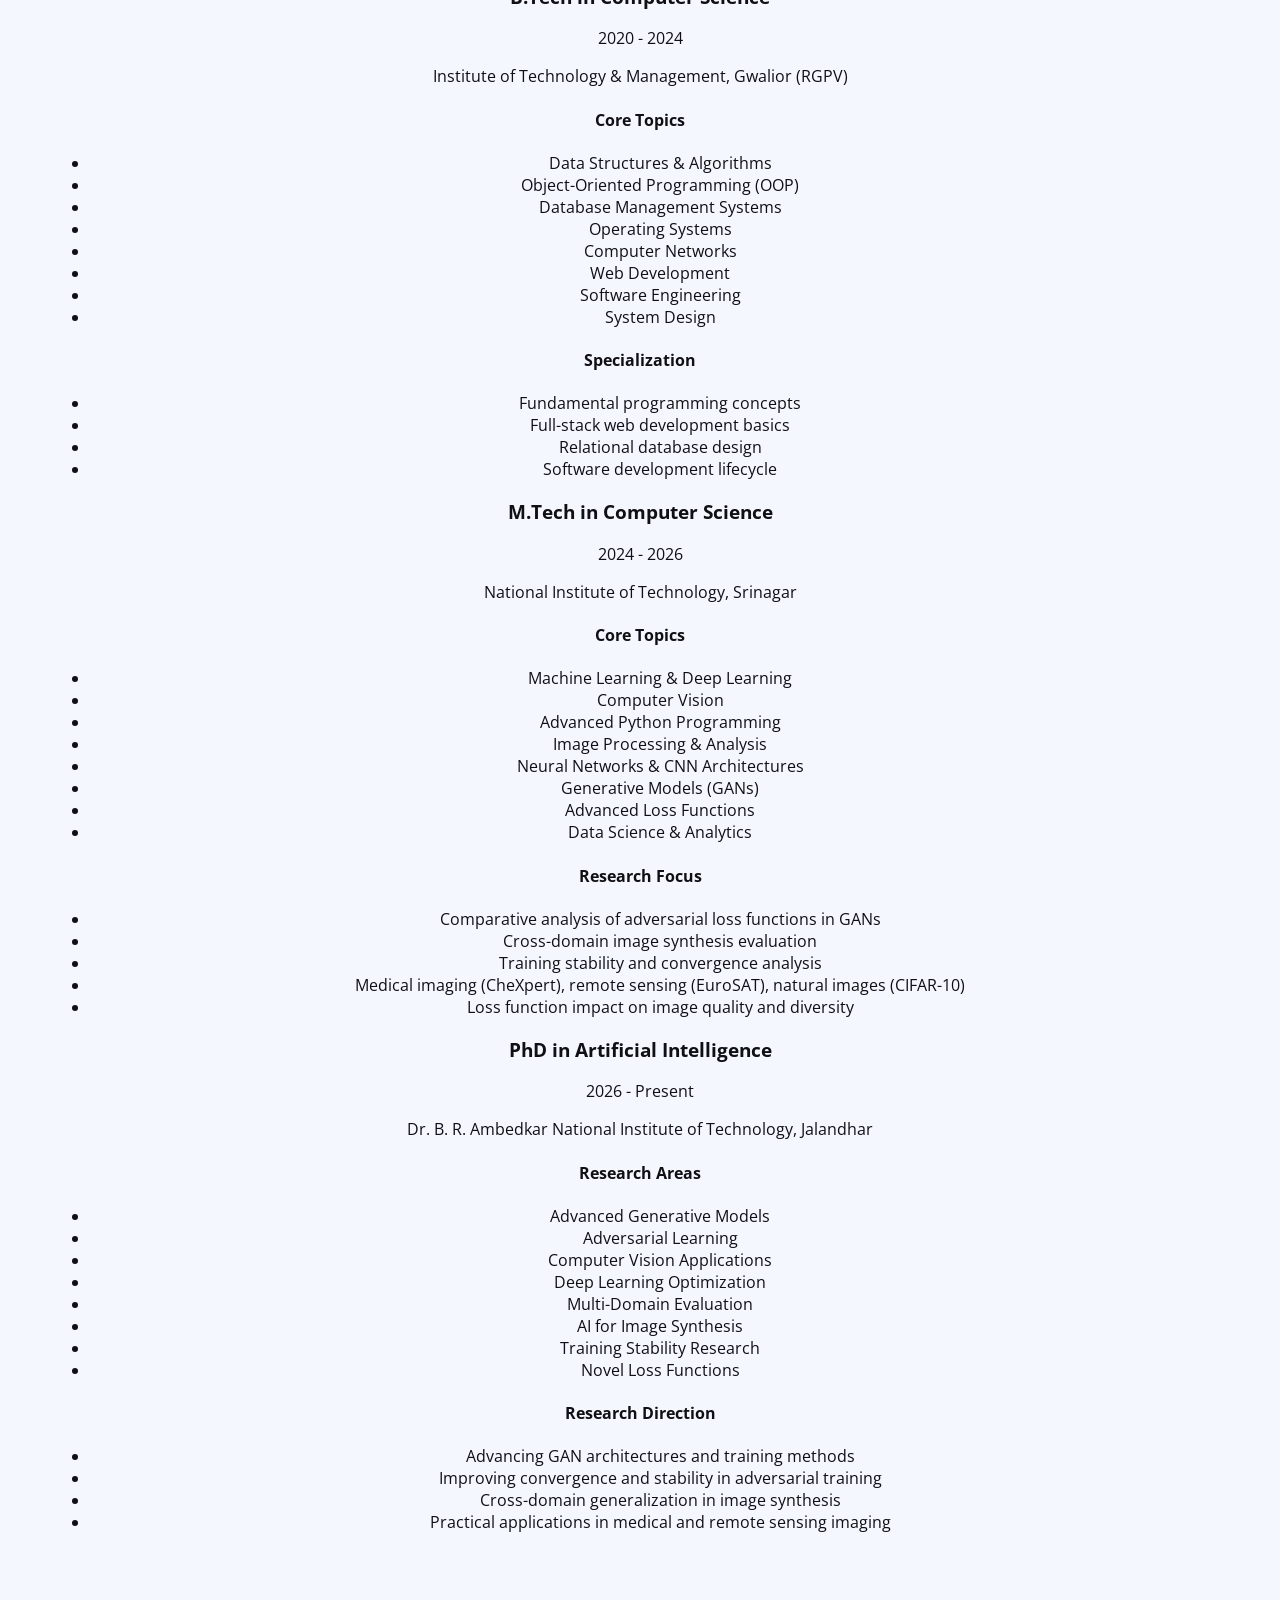
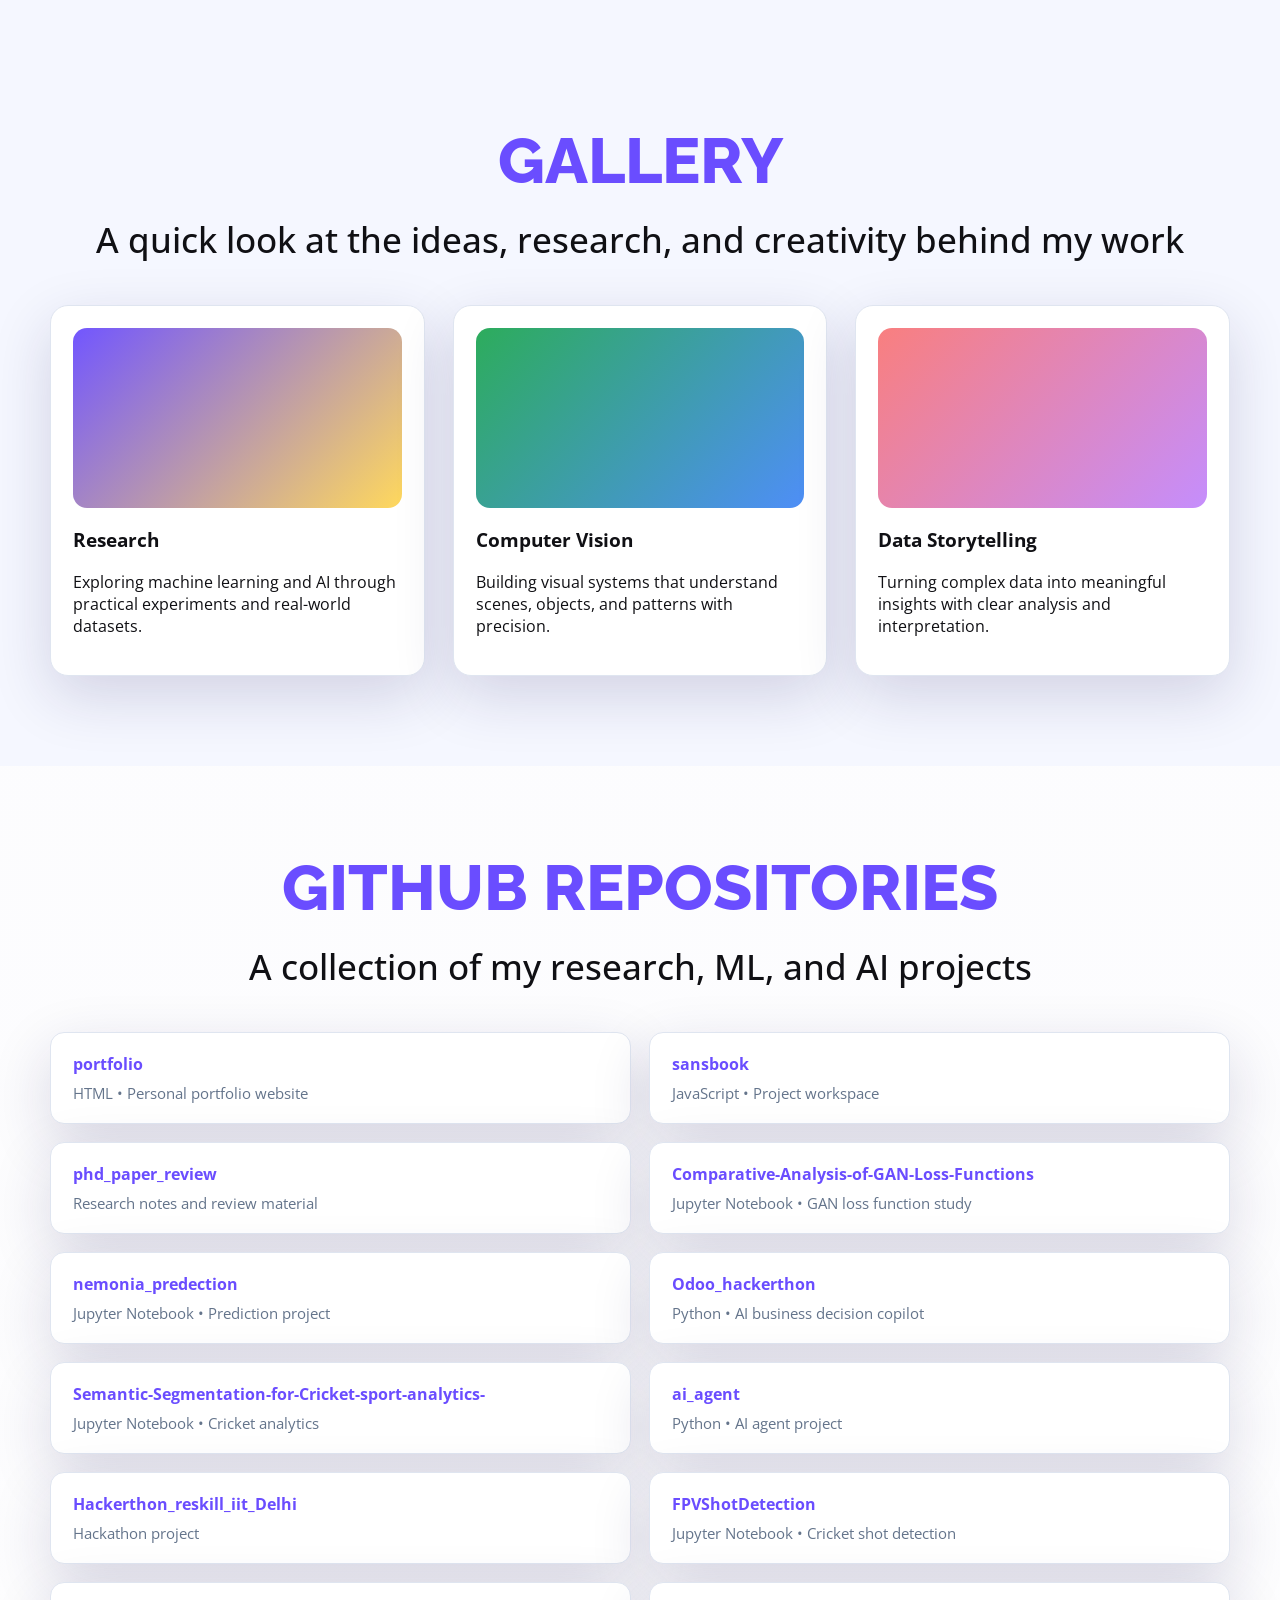
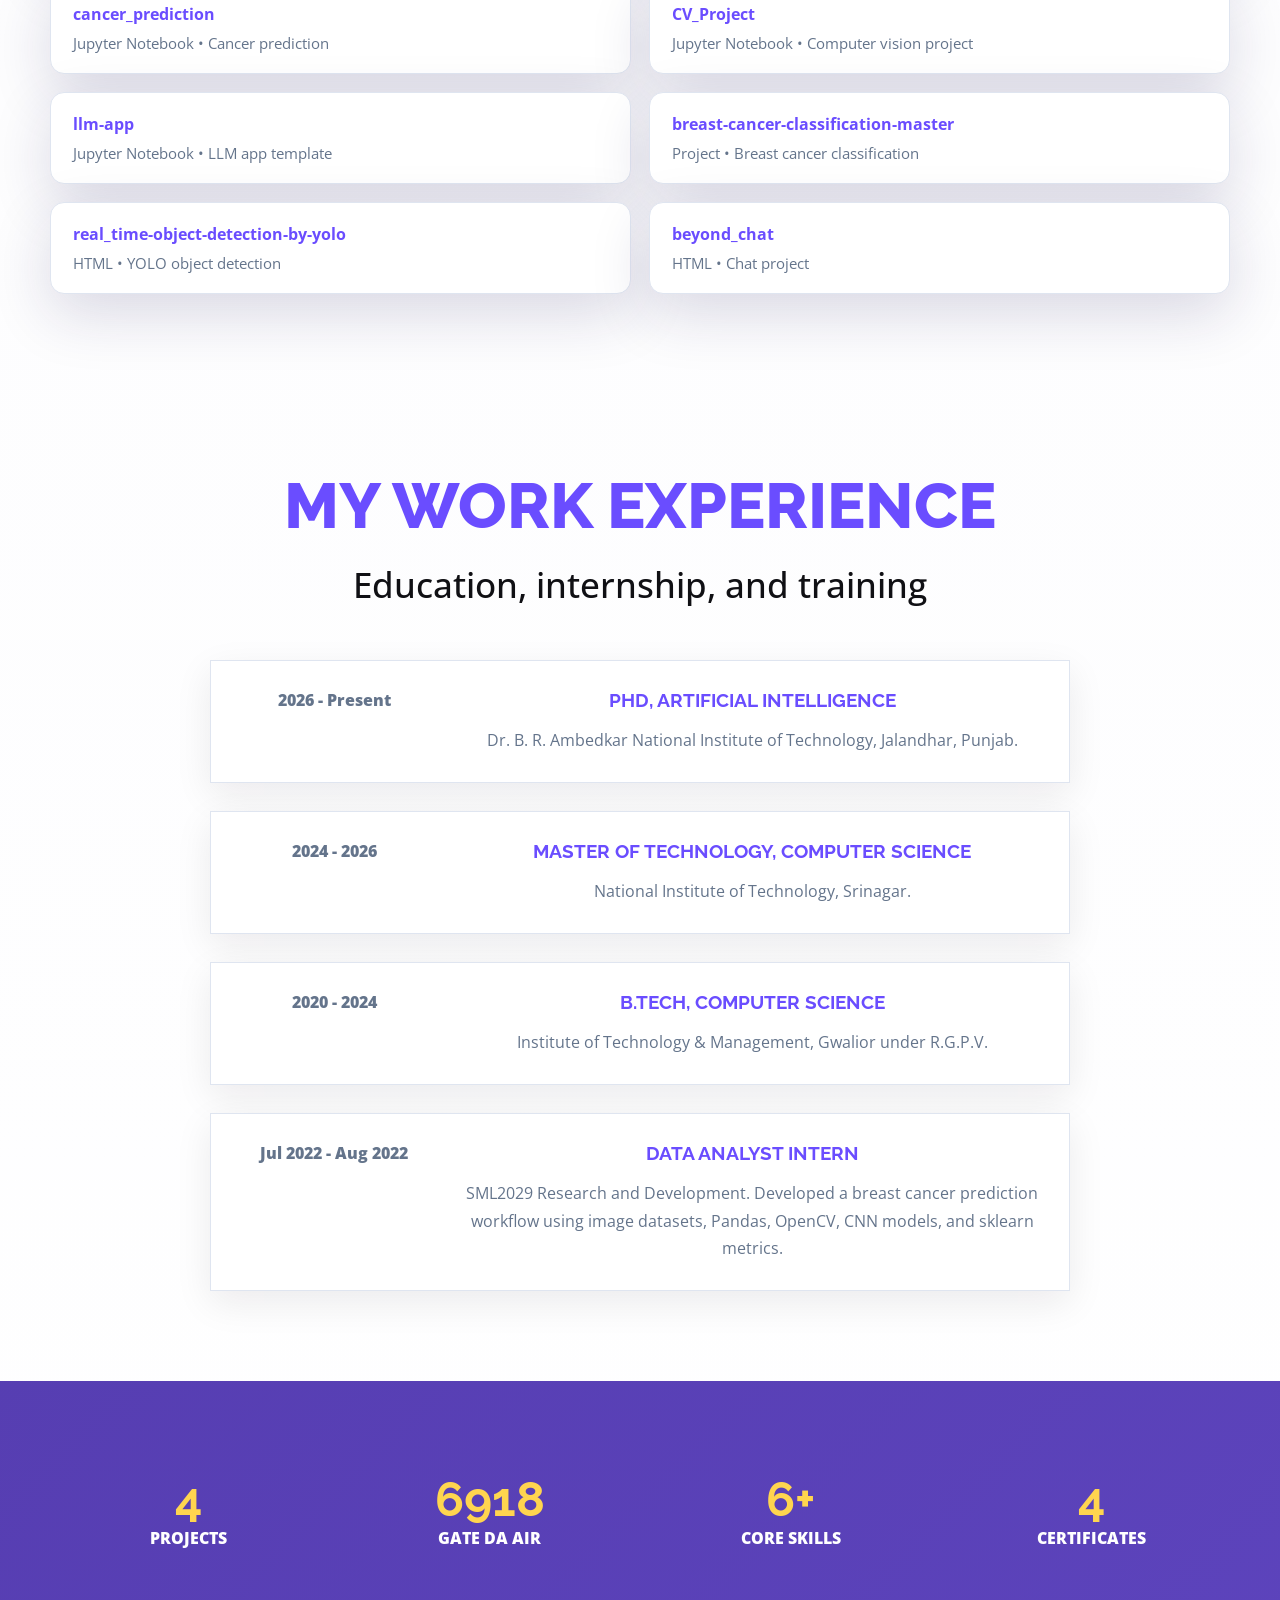
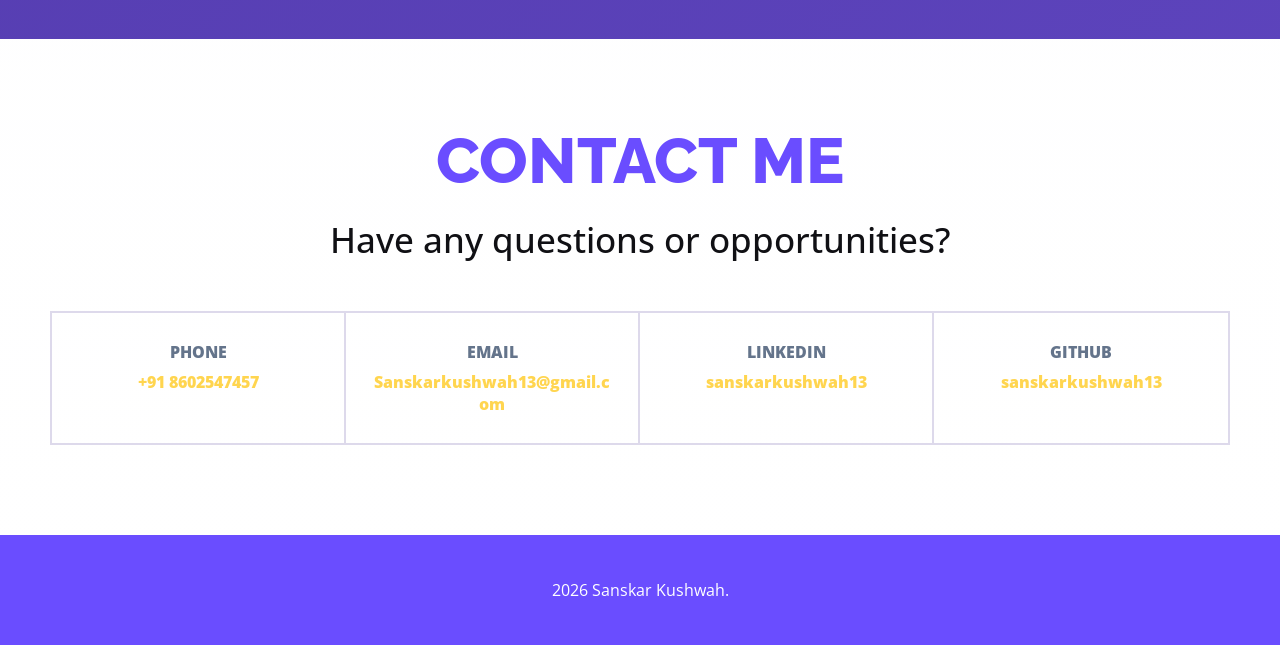
==== commit 7766db94: "reseach" ====
--- a/index.html
+++ b/index.html
@@ -14,17 +14,17 @@
   <link rel="stylesheet" href="style.css">
 </head>
 
-
 <body>
 
   <header class="hero" id="home">
     <nav class="navbar container">
       <a class="logo" href="#home">SANS<span>KAR</span></a>
-
       <div class="nav-links">
         <a href="#about">About Me </a>
         <a href="#services">How I can Help you</a>
         <a href="#portfolio">Portfolio</a>
+        <a href="#research-papers">Research</a>
+        <a href="#academic">Academic</a>
         <a href="#gallery">Gallery</a>
         <a href="#work">Work</a>
         <a href="#statistics">Statistics</a>
@@ -232,6 +232,254 @@
       </div>
     </section>
 
+    <section class="section" id="research-papers">
+      <div class="container center">
+        <h2 class="section-title">Research Papers</h2>
+        <p class="section-subtitle">Published research and academic contributions</p>
+
+        <article class="research-paper">
+          <div class="paper-header">
+            <h3>On the Influence of Adversarial Loss Functions on Standard DCGAN-Based Image Synthesis</h3>
+            <p class="paper-authors">Sanskar Kushwah | M.Tech Thesis | NIT Srinagar</p>
+          </div>
+
+          <div class="paper-content">
+            <section class="paper-section">
+              <h4>Abstract</h4>
+              <p>Generative adversarial networks (GANs) have proved remarkably successful in realistic image synthesis. However, the choice of adversarial loss function remains a key factor influencing image quality, convergence behavior, and training stability. This paper presents a controlled cross-domain and systematic empirical assessment of five widely used adversarial loss functions, namely Standard GAN, Least Squares GAN (LSGAN), Wasserstein GAN (WGAN), Wasserstein GAN with Gradient Penalty (WGAN-GP), and Hinge GAN, on the training dynamics and generative performance of standard Deep Convolutional GAN (DCGAN) architecture while holding the generator and discriminator architectures, optimization hyperparameters, and training schedules constant. The models are evaluated on three representative datasets spanning natural, remote sensing, and medical imaging domains: CIFAR-10, EuroSAT, and CheXpert. Performance is assessed using Fréchet inception distance (FID), mode variance, and training stability analysis. Experimental results show that LSGAN achieves the most consistent optimization and image quality across the evaluated datasets, while WGAN-GP performs best on CIFAR-10. WGAN consistently preserves the highest sample diversity, highlighting a trade-off between image fidelity and diversity.</p>
+            </section>
+
+            <section class="paper-section">
+              <h4>Keywords</h4>
+              <p>Generative Adversarial Networks (GANs), Adversarial Loss Functions, Deep Convolutional GAN (DCGAN), Image Synthesis, Training Stability, Fréchet Inception Distance (FID), Mode Variance, Cross-Domain Evaluation, CIFAR-10, EuroSAT, CheXpert</p>
+            </section>
+
+            <section class="paper-section">
+              <h4>Introduction</h4>
+              <p>Deep learning has revolutionized image and video processing by utilizing multi-layer neural networks to automatically extract meaningful features from raw data. Deep generative models have emerged as a powerful class of techniques capable of learning from existing data and generating new samples with similar characteristics. Among these models, Generative Adversarial Networks (GANs) have gained significant attention due to their remarkable ability to synthesize realistic images.</p>
+              <p>A GAN consists of two neural networks: a generator, which creates synthetic images from randomly generated input values, and a discriminator, which attempts to distinguish between real images and synthetic images produced by the generator. During training, the generator learns to produce increasingly realistic images, while the discriminator learns to better identify synthetic images.</p>
+              <p><strong>Main Contributions:</strong></p>
+              <ul>
+                <li>Five standard GAN objective functions are compared on an identical DCGAN architecture. This isolates the effect of the objective function on network training, removing architectural and hyperparameter biases.</li>
+                <li>All experiments are performed on three visually distinct datasets (CIFAR-10, EuroSAT, and CheXpert), enabling a comprehensive cross-domain benchmarking of GAN loss functions across natural-image, remote-sensing, and medical-imaging domains.</li>
+              </ul>
+            </section>
+
+            <section class="paper-section">
+              <h4>Key Findings</h4>
+              <table class="results-table">
+                <thead>
+                  <tr>
+                    <th>Dataset</th>
+                    <th>Best Performing Loss</th>
+                    <th>Best FID Score</th>
+                    <th>Training Stability</th>
+                  </tr>
+                </thead>
+                <tbody>
+                  <tr>
+                    <td>CIFAR-10</td>
+                    <td>WGAN-GP</td>
+                    <td>58.86</td>
+                    <td>Excellent</td>
+                  </tr>
+                  <tr>
+                    <td>EuroSAT</td>
+                    <td>LSGAN</td>
+                    <td>39.75</td>
+                    <td>Excellent</td>
+                  </tr>
+                  <tr>
+                    <td>CheXpert</td>
+                    <td>LSGAN</td>
+                    <td>0.04</td>
+                    <td>Excellent</td>
+                  </tr>
+                </tbody>
+              </table>
+              <p><strong>Key Observations:</strong></p>
+              <ul>
+                <li><strong>LSGAN</strong> achieves the most consistent optimization and image quality across the evaluated datasets, with smooth convergence and balanced loss evolution.</li>
+                <li><strong>WGAN-GP</strong> performs exceptionally well on CIFAR-10 with the best FID score of 58.86, demonstrating strong performance on natural image datasets.</li>
+                <li><strong>WGAN</strong> consistently preserves the highest sample diversity across all datasets, highlighting a trade-off between image quality and diversity.</li>
+                <li><strong>Standard GAN</strong> consistently exhibits the least stable training, characterized by discriminator dominance, oscillatory behavior, or persistent divergence.</li>
+                <li><strong>Hinge GAN</strong> provides competitive performance with lower computational overhead compared to WGAN-GP.</li>
+              </ul>
+            </section>
+
+            <section class="paper-section">
+              <h4>Methodology</h4>
+              <p><strong>Datasets Evaluated:</strong></p>
+              <ul>
+                <li><strong>CIFAR-10:</strong> 60,000 color images of 32×32 pixels belonging to 10 object classes. A widely used benchmark for image generation models.</li>
+                <li><strong>EuroSAT:</strong> 27,000 Sentinel-2 multispectral satellite images of 64×64 pixels belonging to 10 land-cover classes. Represents remote sensing domain.</li>
+                <li><strong>CheXpert:</strong> 191,027 frontal chest radiographs annotated for 14 thoracic pathologies. Represents medical imaging domain.</li>
+              </ul>
+              <p><strong>DCGAN Architecture:</strong></p>
+              <ul>
+                <li>Generator: Maps 100-dimensional latent vector to 64×64 RGB image using transposed convolutional layers</li>
+                <li>Discriminator: Takes 64×64 RGB image as input and outputs scalar value using strided convolutional layers</li>
+                <li>Training: 100 epochs on CIFAR-10 and CheXpert; 150 epochs on EuroSAT with batch size 64 (128 for CheXpert)</li>
+                <li>Evaluation: FID computed every 10 epochs using 2000 generated samples</li>
+              </ul>
+            </section>
+
+            <section class="paper-section">
+              <h4>Loss Functions Analyzed</h4>
+              <div class="loss-functions">
+                <div class="loss-item">
+                  <h5>1. Standard GAN (Binary Cross-Entropy)</h5>
+                  <p>The original GAN objective using binary cross-entropy loss. Simple to implement but suffers from vanishing gradients and unstable training.</p>
+                </div>
+                <div class="loss-item">
+                  <h5>2. Least Squares GAN (LSGAN)</h5>
+                  <p>Replaces BCE with least-squares objective. Provides smoother gradients, encourages better distribution matching, and results in more stable training.</p>
+                </div>
+                <div class="loss-item">
+                  <h5>3. Wasserstein GAN (WGAN)</h5>
+                  <p>Uses Wasserstein-1 distance (Earth Mover's distance) instead of JS divergence. Provides more stable training and meaningful learning signals.</p>
+                </div>
+                <div class="loss-item">
+                  <h5>4. WGAN with Gradient Penalty (WGAN-GP)</h5>
+                  <p>Replaces weight clipping with differentiable gradient penalty. Preserves critic expressiveness while enforcing Lipschitz constraint, enabling superior stability.</p>
+                </div>
+                <div class="loss-item">
+                  <h5>5. Hinge Loss GAN</h5>
+                  <p>Adopts SVM-inspired hinge loss with margin-based criterion. Provides stable optimization and effective gradient propagation for both generator and discriminator.</p>
+                </div>
+              </div>
+            </section>
+
+            <section class="paper-section">
+              <h4>Evaluation Metrics</h4>
+              <ul>
+                <li><strong>Fréchet Inception Distance (FID):</strong> Measures distance between feature distributions of real and generated images. Lower is better.</li>
+                <li><strong>Mode Variance:</strong> Measures diversity of generated samples in feature space. Higher indicates greater diversity.</li>
+                <li><strong>Training Stability:</strong> Analyzed through generator and discriminator loss trajectories over training epochs.</li>
+              </ul>
+            </section>
+
+            <section class="paper-section">
+              <h4>Conclusions</h4>
+              <p>This comprehensive cross-domain evaluation provides practical guidance for selecting adversarial loss functions for diverse image generation tasks:</p>
+              <ul>
+                <li><strong>For consistent performance:</strong> Choose LSGAN for stable, reliable image quality across different domains.</li>
+                <li><strong>For natural images:</strong> WGAN-GP achieves excellent FID scores on CIFAR-10.</li>
+                <li><strong>For diversity:</strong> WGAN preserves the highest sample diversity across all datasets.</li>
+                <li><strong>For efficiency:</strong> Hinge GAN provides competitive performance with lower computational overhead.</li>
+                <li>The findings highlight fundamental trade-offs between image quality, sample diversity, and training stability that practitioners must consider when selecting loss functions for their applications.</li>
+              </ul>
+            </section>
+
+            <div class="paper-links">
+              <a href="https://github.com/sanskarkushwah13/Comparative-Analysis-of-GAN-Loss-Functions" target="_blank" class="paper-link">View Implementation on GitHub</a>
+              <a href="https://github.com/sanskarkushwah13/Comparative-Analysis-of-GAN-Loss-Functions" target="_blank" class="paper-link">Experimental Results</a>
+            </div>
+          </div>
+        </article>
+      </div>
+    </section>
+
+    <section class="section light" id="academic">
+      <div class="container center">
+        <h2 class="section-title">Academic Specialization</h2>
+        <p class="section-subtitle">Core topics and focus areas by degree level</p>
+
+        <div class="academic-grid">
+          <article class="academic-card">
+            <div class="academic-header">
+              <h3>B.Tech in Computer Science</h3>
+              <p class="academic-period">2020 - 2024</p>
+              <p class="academic-institution">Institute of Technology & Management, Gwalior (RGPV)</p>
+            </div>
+            <div class="academic-topics">
+              <h4>Core Topics</h4>
+              <ul class="topics-list">
+                <li>Data Structures & Algorithms</li>
+                <li>Object-Oriented Programming (OOP)</li>
+                <li>Database Management Systems</li>
+                <li>Operating Systems</li>
+                <li>Computer Networks</li>
+                <li>Web Development</li>
+                <li>Software Engineering</li>
+                <li>System Design</li>
+              </ul>
+            </div>
+            <div class="academic-specialization">
+              <h4>Specialization</h4>
+              <ul class="topics-list">
+                <li>Fundamental programming concepts</li>
+                <li>Full-stack web development basics</li>
+                <li>Relational database design</li>
+                <li>Software development lifecycle</li>
+              </ul>
+            </div>
+          </article>
+
+          <article class="academic-card">
+            <div class="academic-header">
+              <h3>M.Tech in Computer Science</h3>
+              <p class="academic-period">2024 - 2026</p>
+              <p class="academic-institution">National Institute of Technology, Srinagar</p>
+            </div>
+            <div class="academic-topics">
+              <h4>Core Topics</h4>
+              <ul class="topics-list">
+                <li>Machine Learning & Deep Learning</li>
+                <li>Computer Vision</li>
+                <li>Advanced Python Programming</li>
+                <li>Image Processing & Analysis</li>
+                <li>Neural Networks & CNN Architectures</li>
+                <li>Generative Models (GANs)</li>
+                <li>Advanced Loss Functions</li>
+                <li>Data Science & Analytics</li>
+              </ul>
+            </div>
+            <div class="academic-specialization">
+              <h4>Research Focus</h4>
+              <ul class="topics-list">
+                <li>Comparative analysis of adversarial loss functions in GANs</li>
+                <li>Cross-domain image synthesis evaluation</li>
+                <li>Training stability and convergence analysis</li>
+                <li>Medical imaging (CheXpert), remote sensing (EuroSAT), natural images (CIFAR-10)</li>
+                <li>Loss function impact on image quality and diversity</li>
+              </ul>
+            </div>
+          </article>
+
+          <article class="academic-card">
+            <div class="academic-header">
+              <h3>PhD in Artificial Intelligence</h3>
+              <p class="academic-period">2026 - Present</p>
+              <p class="academic-institution">Dr. B. R. Ambedkar National Institute of Technology, Jalandhar</p>
+            </div>
+            <div class="academic-topics">
+              <h4>Research Areas</h4>
+              <ul class="topics-list">
+                <li>Advanced Generative Models</li>
+                <li>Adversarial Learning</li>
+                <li>Computer Vision Applications</li>
+                <li>Deep Learning Optimization</li>
+                <li>Multi-Domain Evaluation</li>
+                <li>AI for Image Synthesis</li>
+                <li>Training Stability Research</li>
+                <li>Novel Loss Functions</li>
+              </ul>
+            </div>
+            <div class="academic-specialization">
+              <h4>Research Direction</h4>
+              <ul class="topics-list">
+                <li>Advancing GAN architectures and training methods</li>
+                <li>Improving convergence and stability in adversarial training</li>
+                <li>Cross-domain generalization in image synthesis</li>
+                <li>Practical applications in medical and remote sensing imaging</li>
+              </ul>
+            </div>
+          </article>
+        </div>
+      </div>
+    </section>
+
     <section class="section light" id="gallery">
       <div class="container center">
         <h2 class="section-title">Gallery</h2>
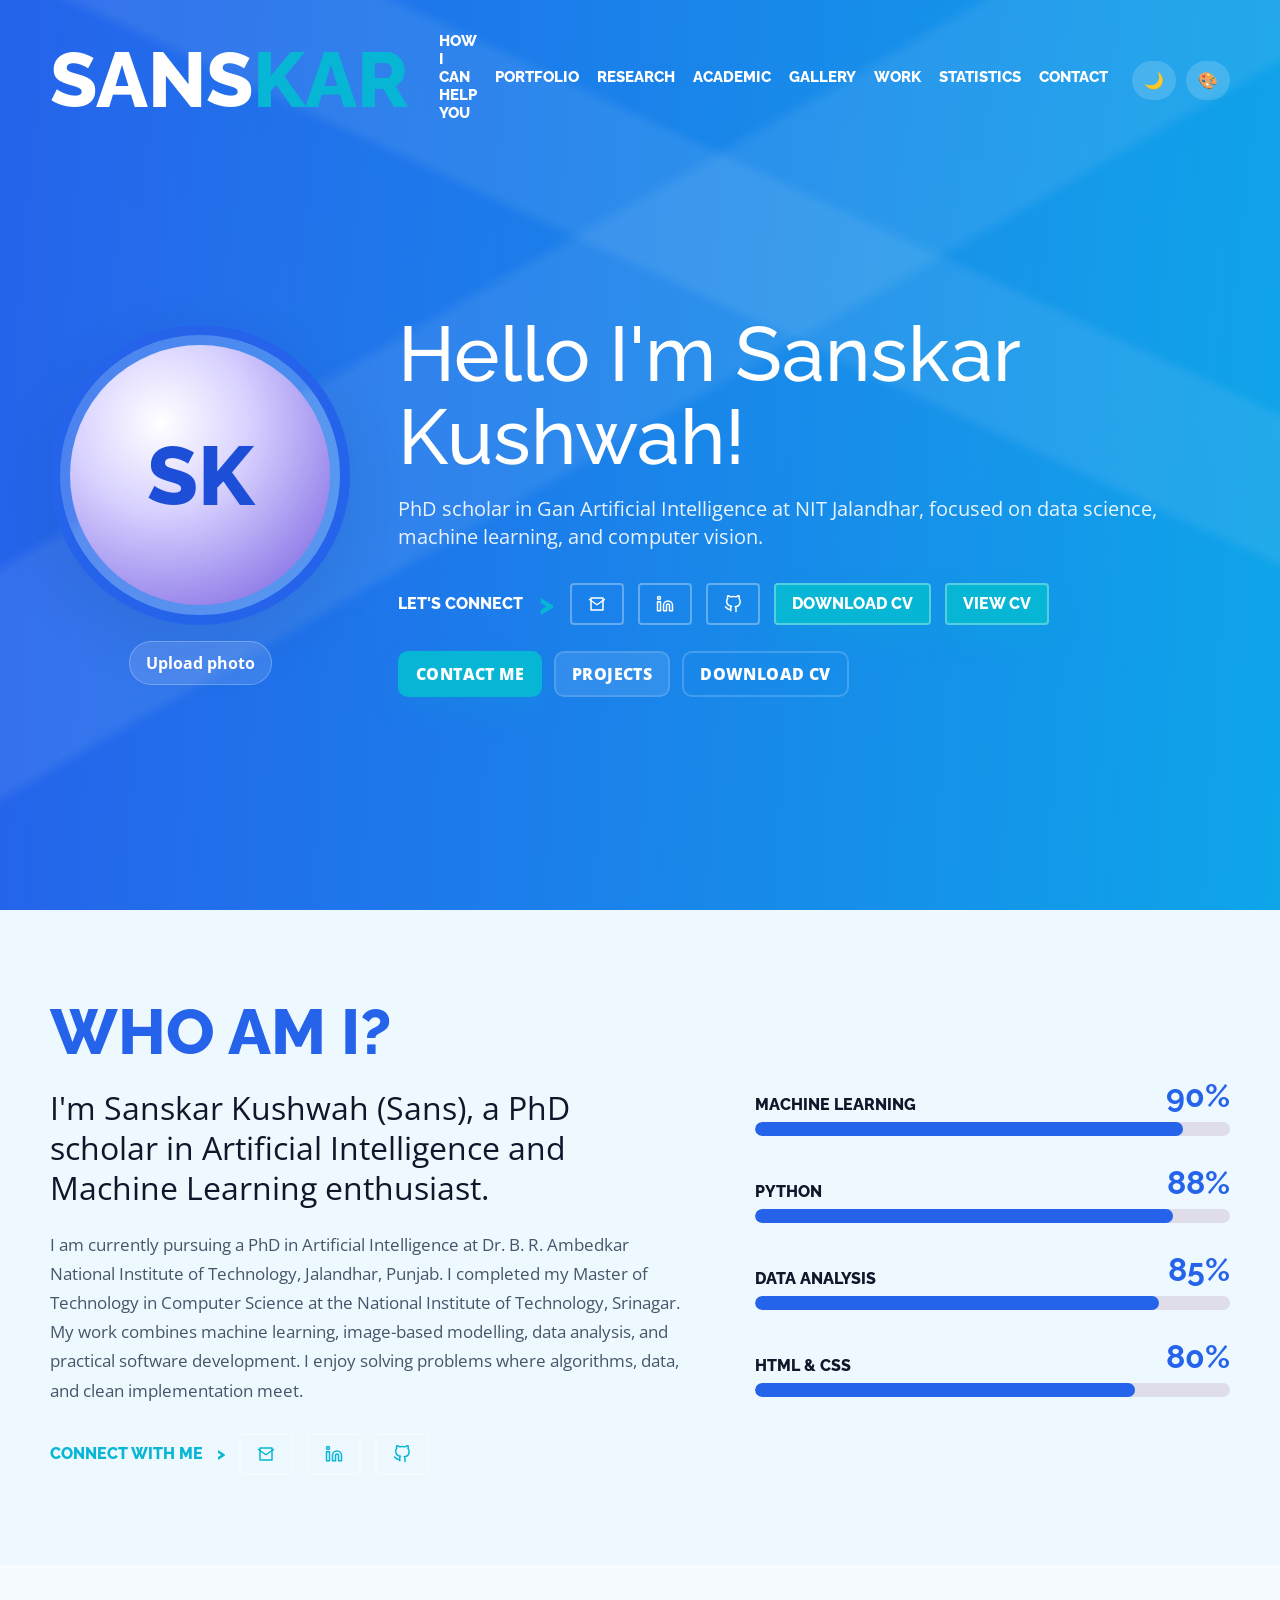
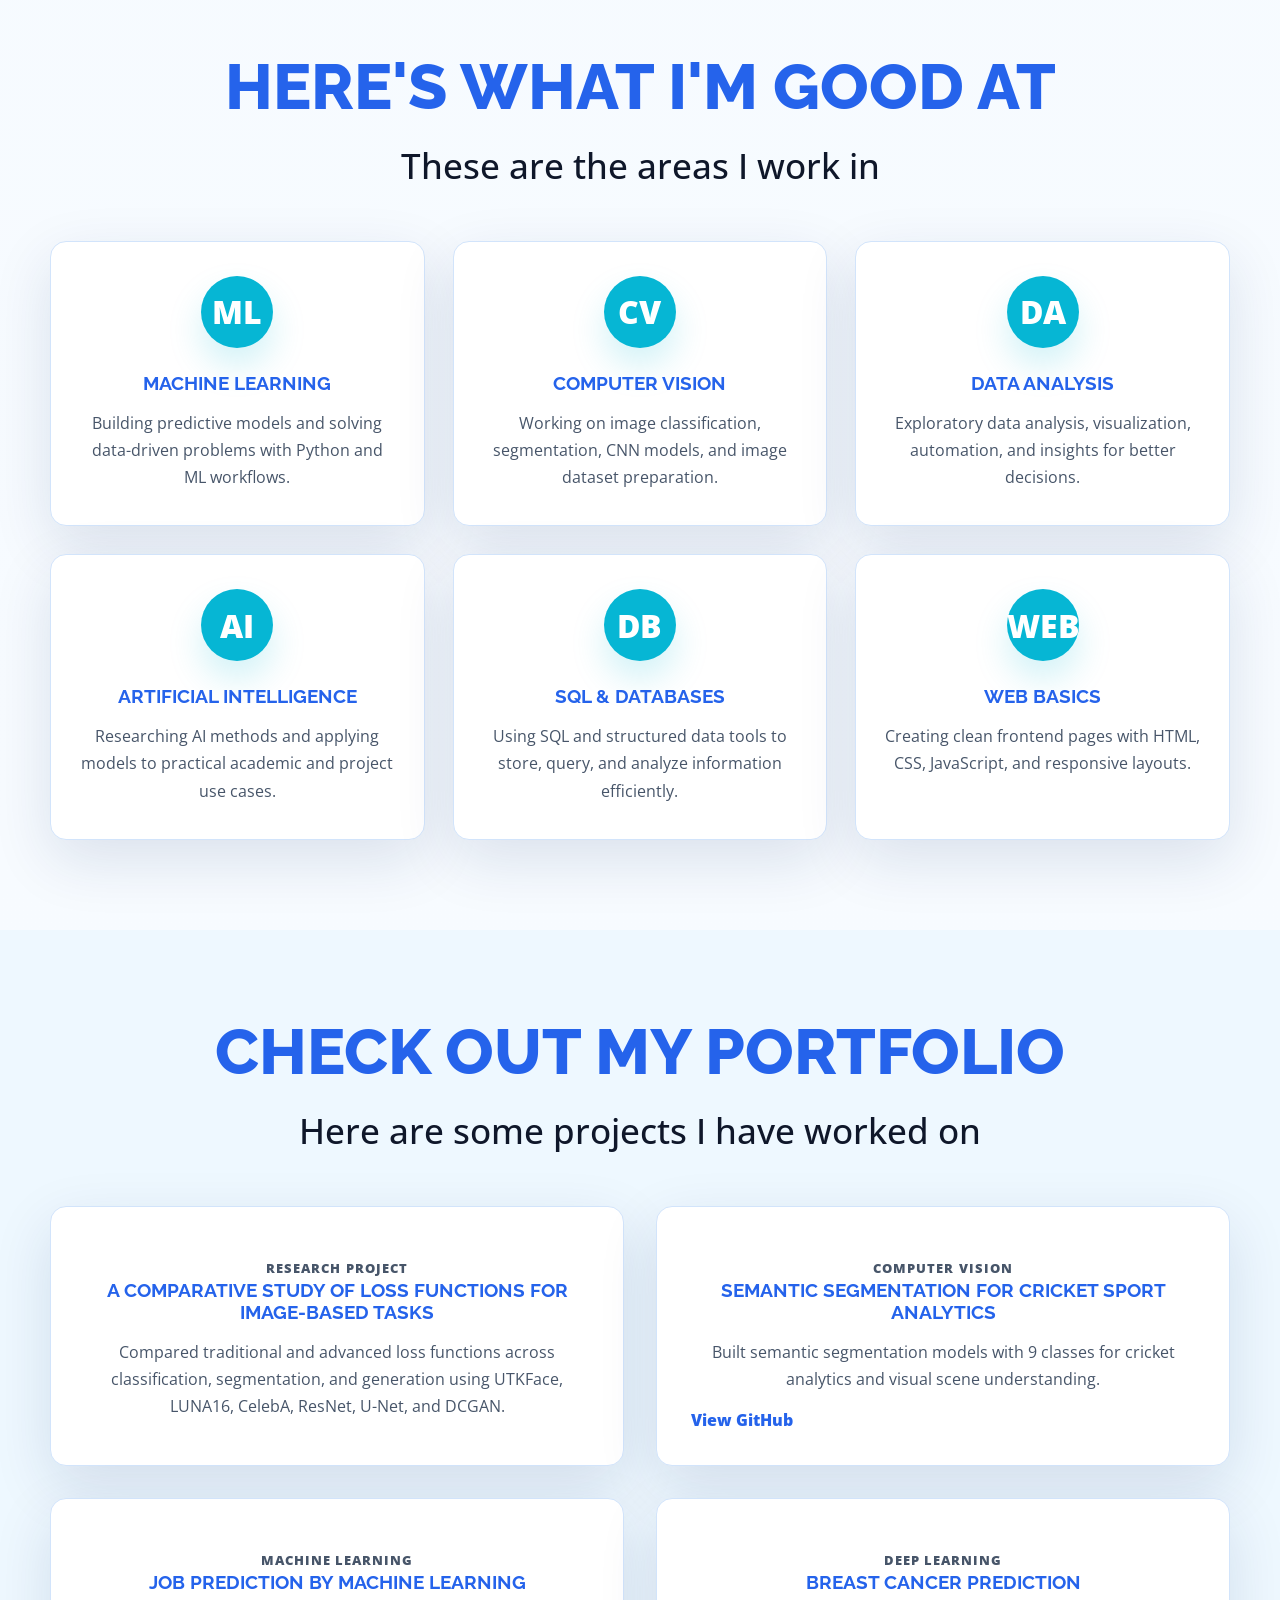
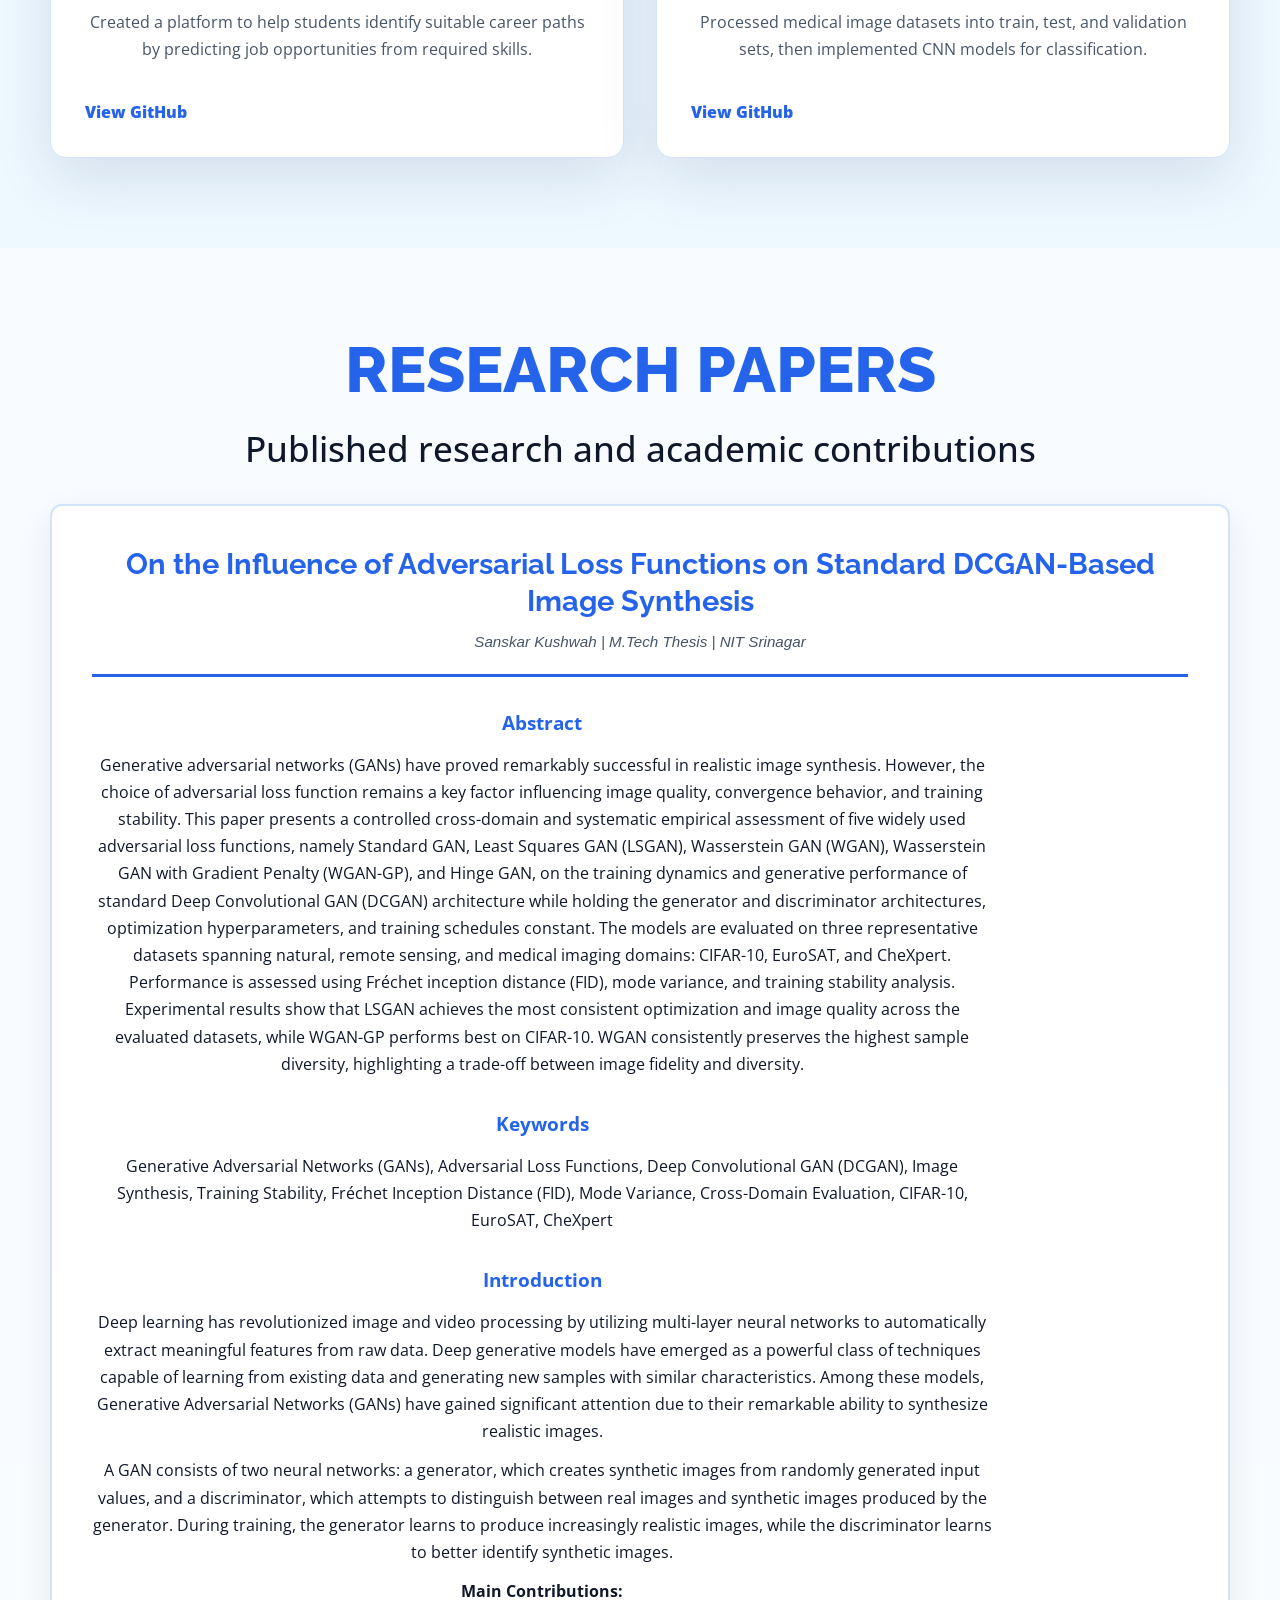
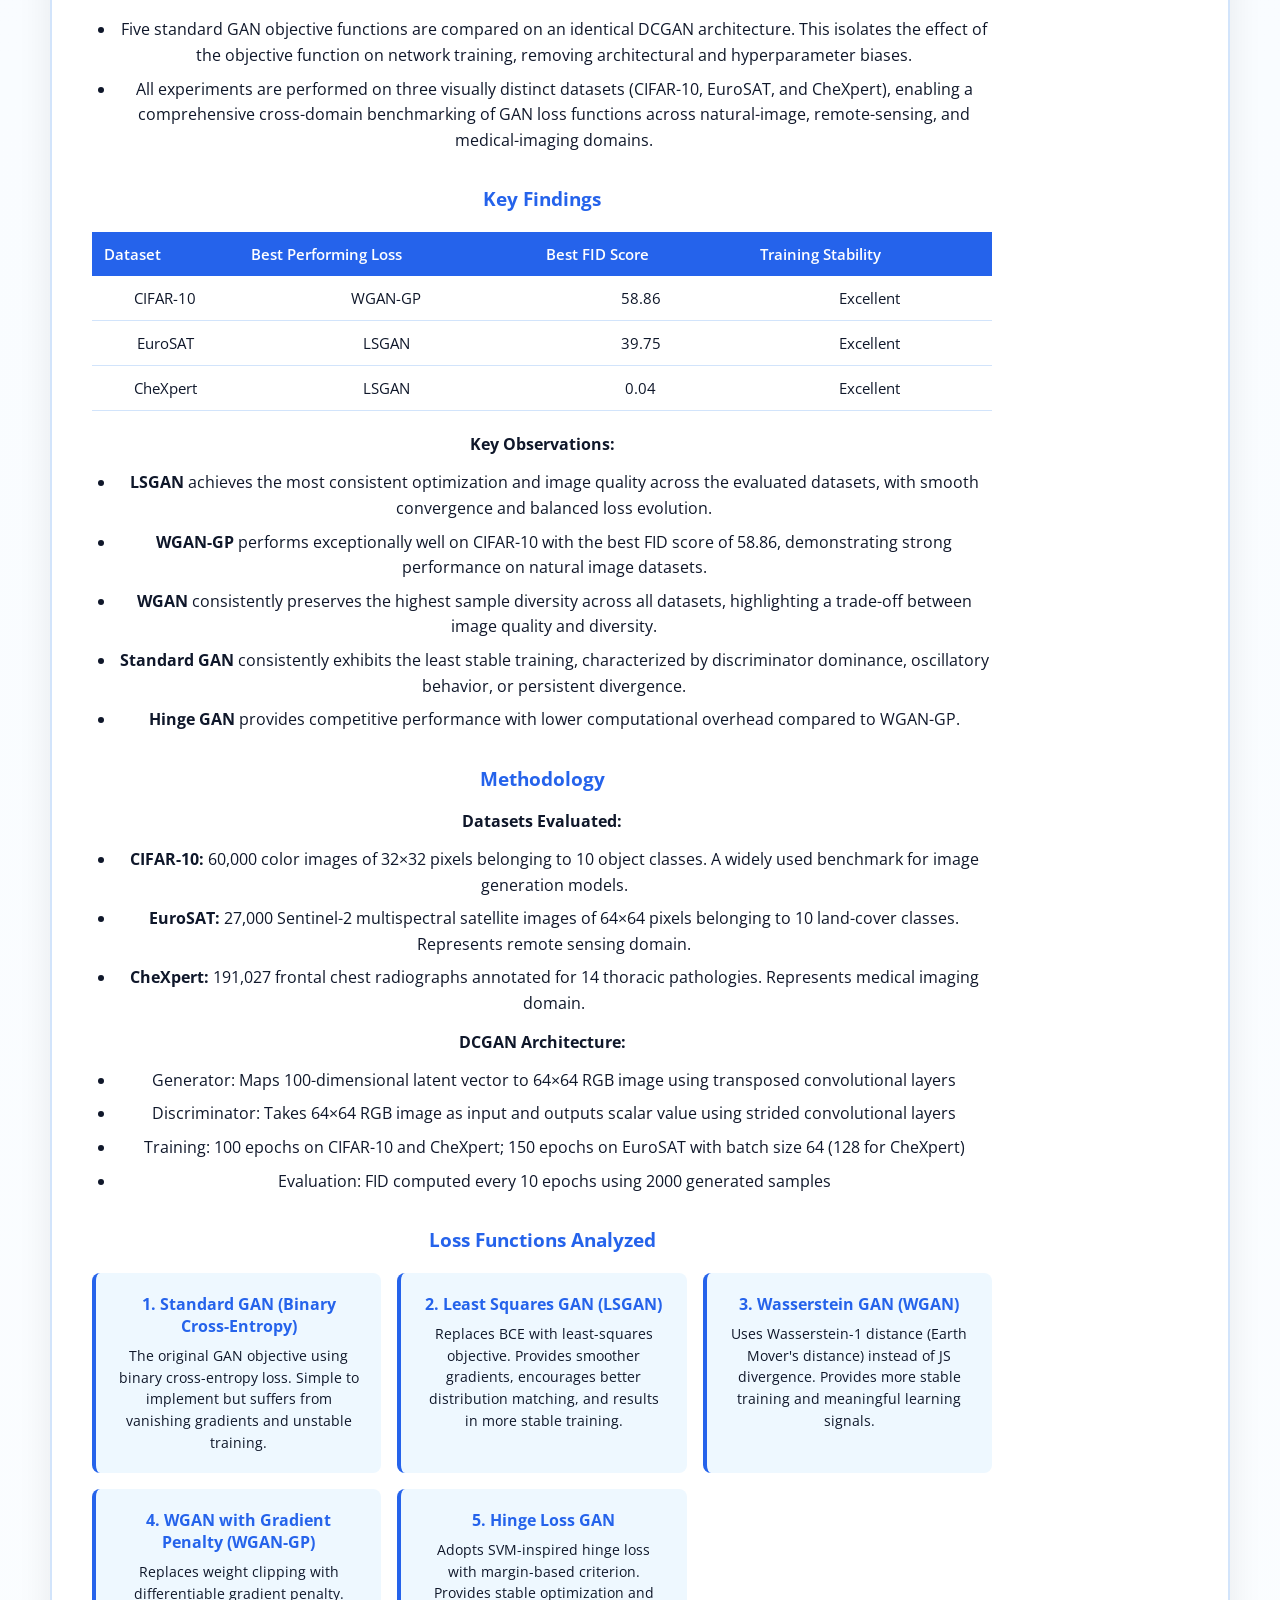
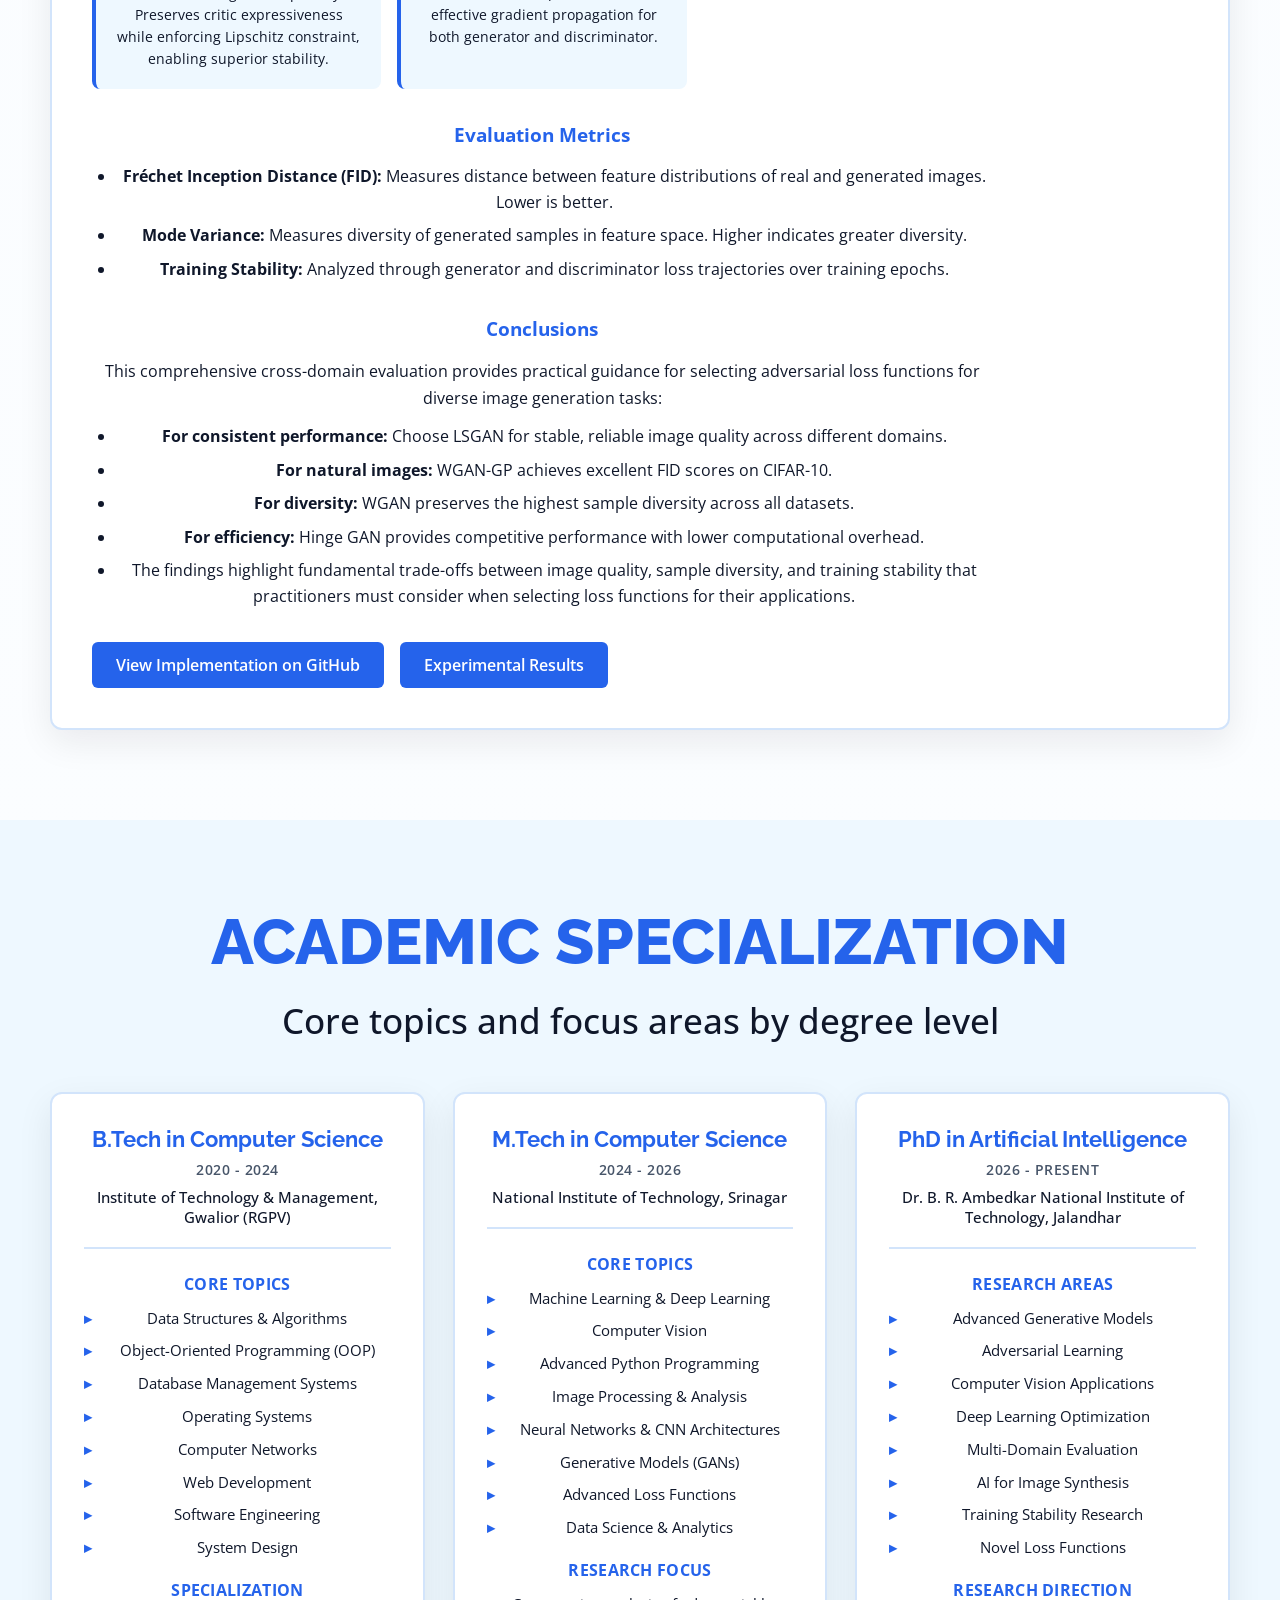
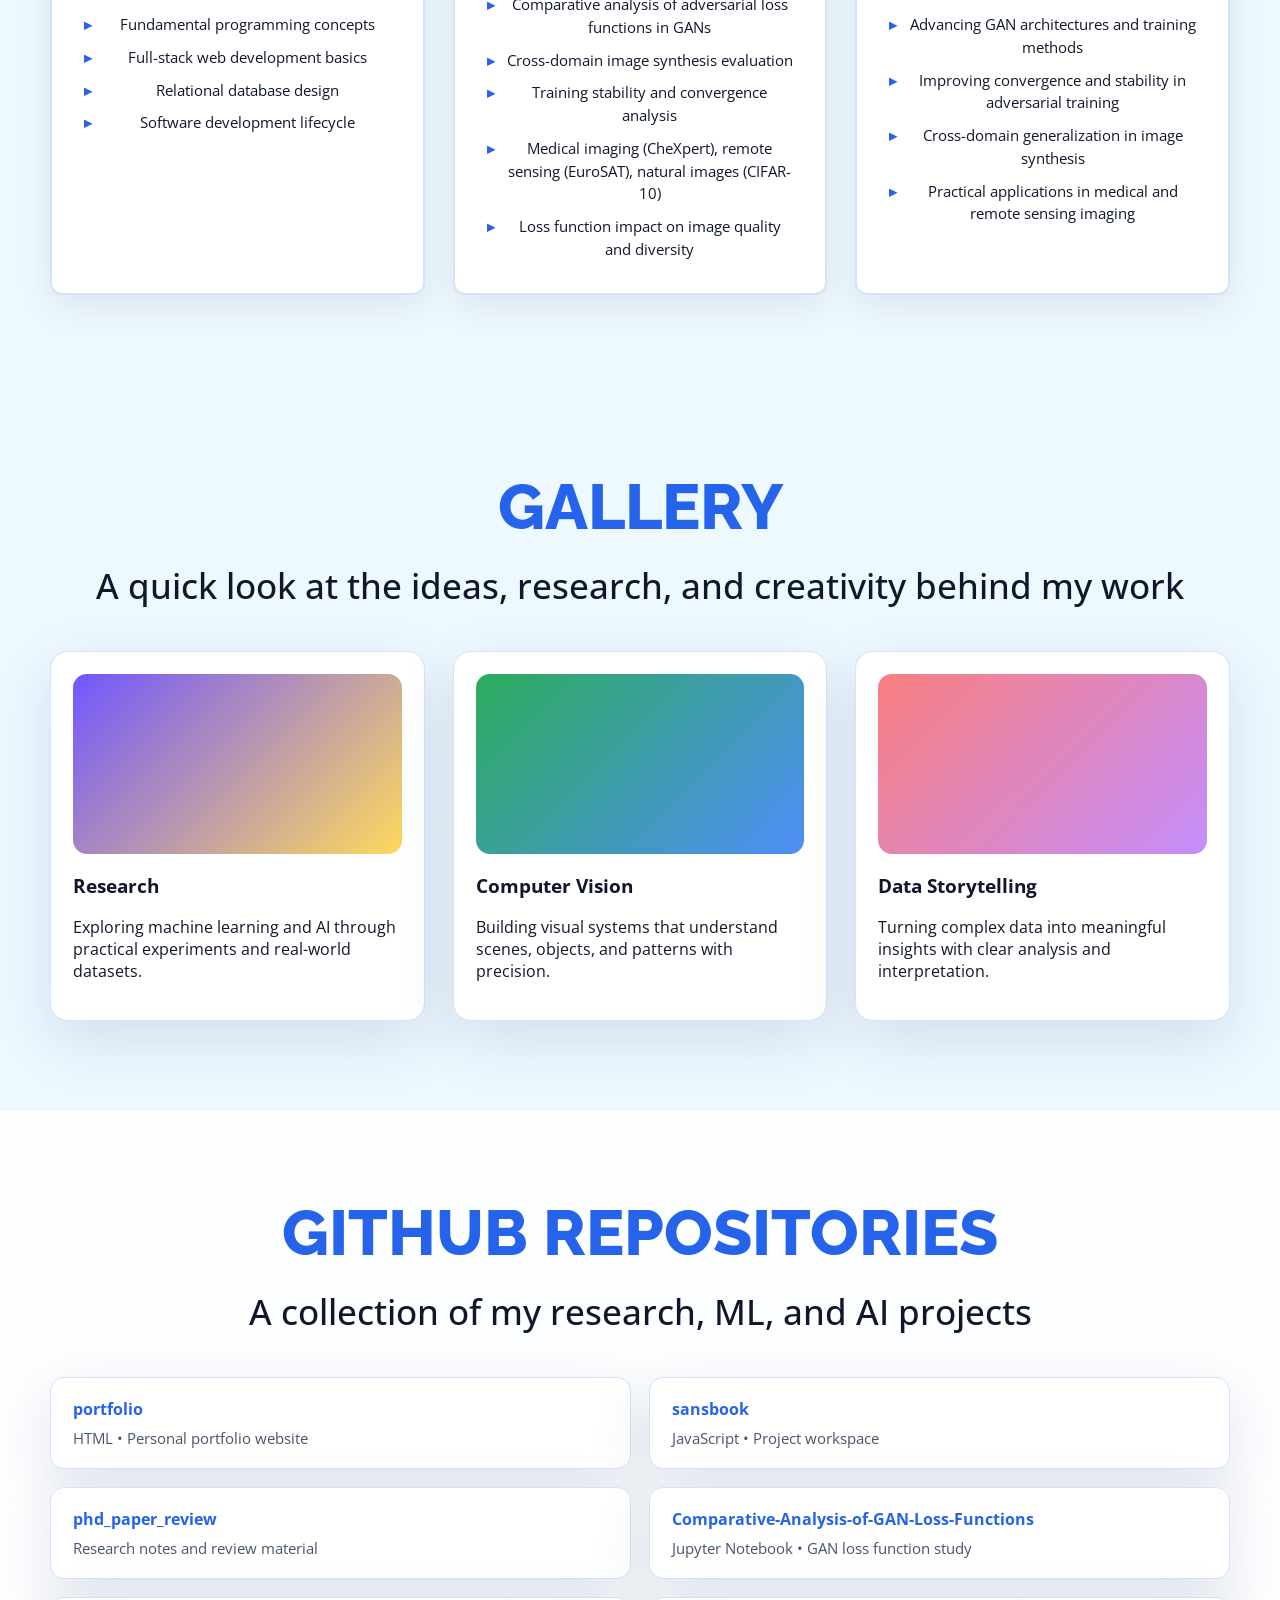
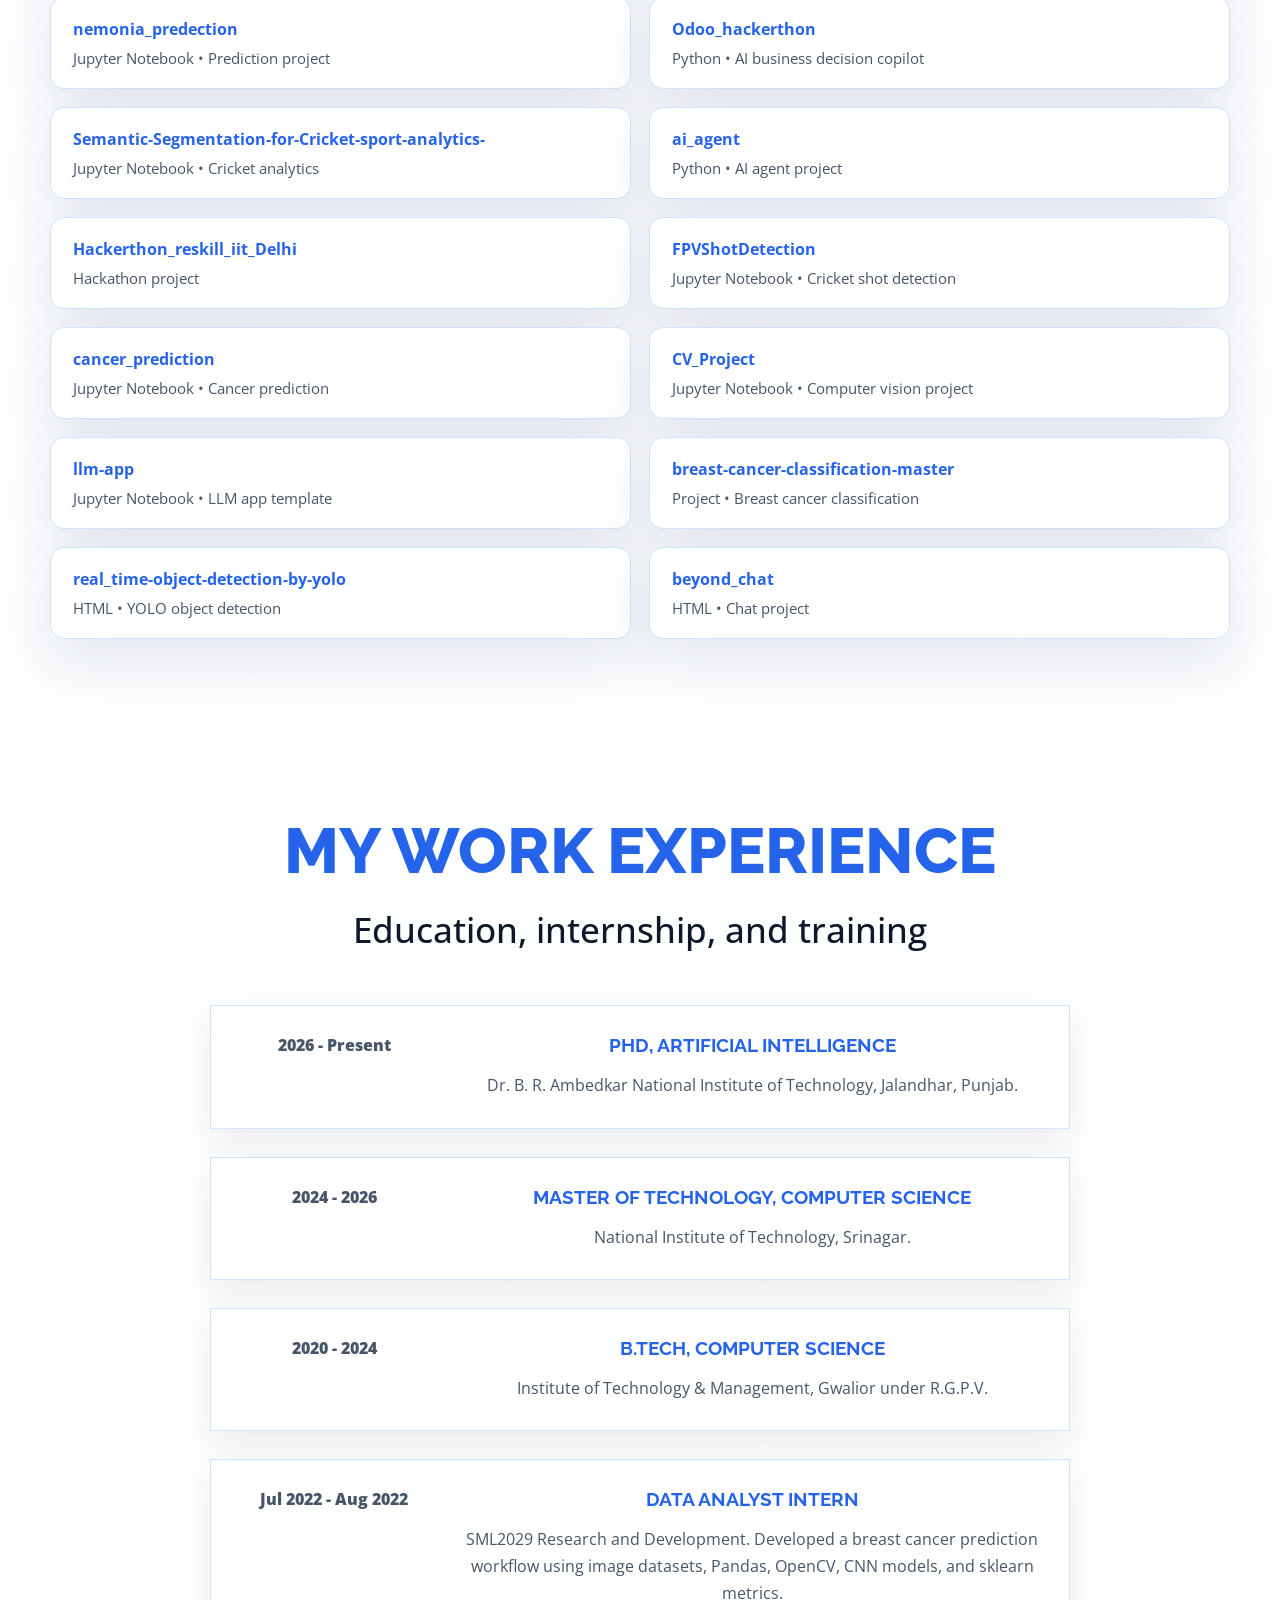
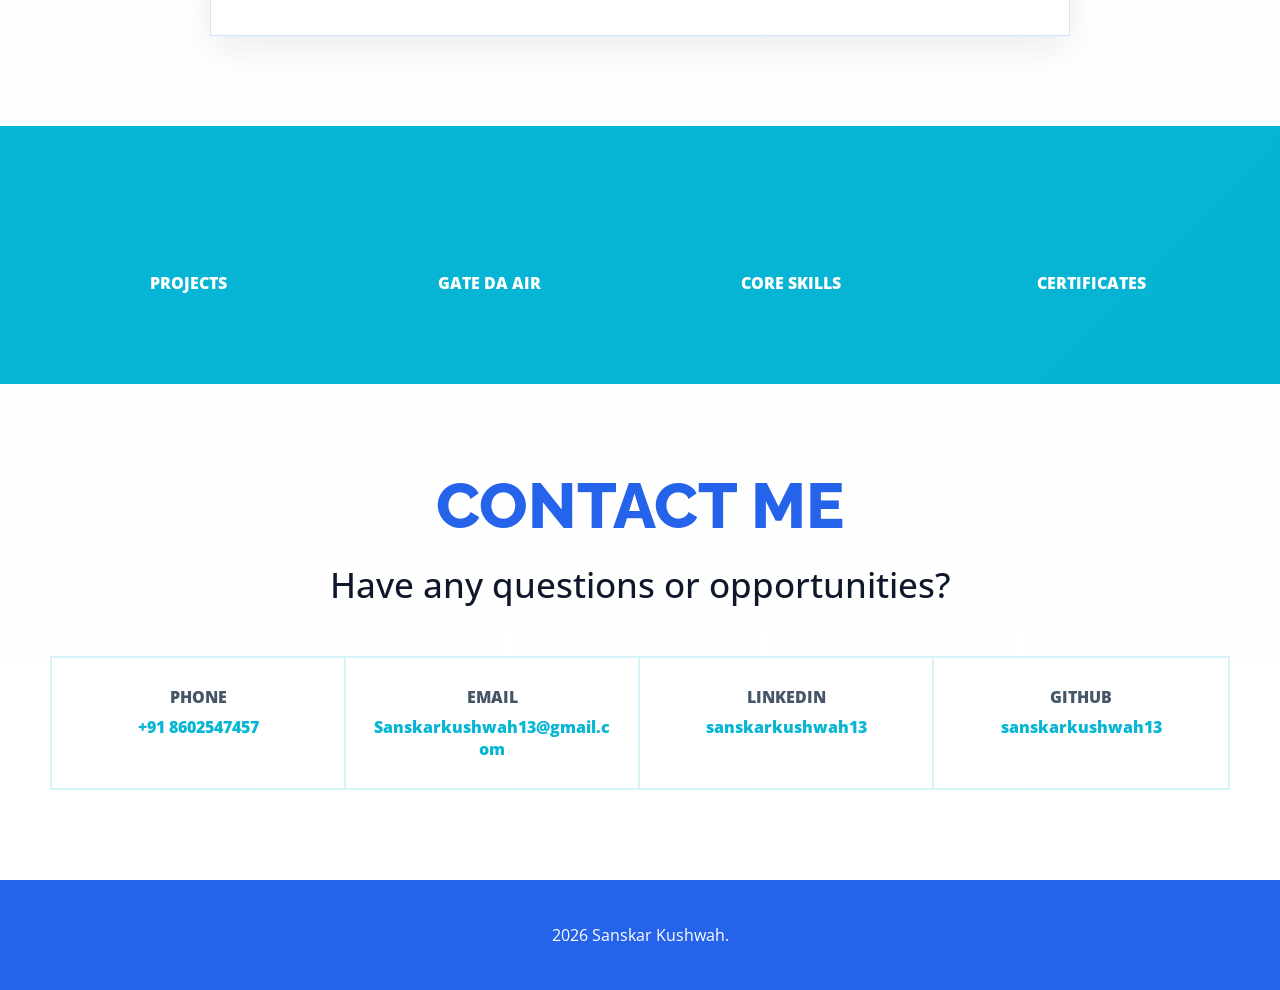
==== commit acb4c32f: "doit" ====
--- a/index.html
+++ b/index.html
@@ -69,6 +69,12 @@
             <a class="button" href="sans.pdf" target="_blank">Download CV</a>
             <a class="button" href="https://drive.google.com/file/d/1g0k3r5J6X8F7G9H2J3K4L5M6N7O8P9Q/view?usp=sharing" target="_blank">View CV</a>
           </div>
+        </div>
+
+        <div class="hero-ctas">
+          <a class="cta-button primary" href="#contact">Contact Me</a>
+          <a class="cta-button secondary" href="#portfolio">Projects</a>
+          <a class="cta-button ghost" href="sans.pdf" target="_blank">Download CV</a>
         </div>
       </div>
     </div>
--- a/style.css
+++ b/style.css
@@ -1,16 +1,16 @@
 :root {
-  --primary: #6a4dff;
-  --primary-dark: #2f2180;
-  --accent: #ffd54f;
-  --accent-dark: #b8871d;
-  --light: #f4f4fb;
-  --text: #101014;
-  --muted: #64748b;
+  --primary: #2563eb;
+  --primary-dark: #1d4ed8;
+  --accent: #06b6d4;
+  --accent-dark: #0e7490;
+  --light: #f5faff;
+  --text: #0f172a;
+  --muted: #475569;
   --white: #ffffff;
   --surface: #ffffff;
-  --surface-2: #f5f7ff;
-  --border: #dfe5f0;
-  --shadow: 0 20px 60px rgba(34, 22, 87, 0.16);
+  --surface-2: #eef8ff;
+  --border: #d2e4fb;
+  --shadow: 0 20px 60px rgba(14, 45, 99, 0.12);
 }
 
 * {
@@ -30,18 +30,18 @@
 }
 
 body.dark {
-  --primary: #8b7dff;
-  --primary-dark: #d8ceff;
-  --accent: #ffdc73;
-  --accent-dark: #c2a55d;
-  --light: #07111d;
+  --primary: #60a5fa;
+  --primary-dark: #2563eb;
+  --accent: #22d3ee;
+  --accent-dark: #0e7490;
+  --light: #0f172a;
   --text: #f8fafc;
-  --muted: #9fb0ce;
+  --muted: #94a3b8;
   --white: #0f172a;
-  --surface: #111c2e;
-  --surface-2: #07111d;
-  --border: rgba(255, 255, 255, 0.12);
-  --shadow: 0 20px 60px rgba(0, 0, 0, 0.35);
+  --surface: #111827;
+  --surface-2: #0b1220;
+  --border: rgba(255, 255, 255, 0.14);
+  --shadow: 0 20px 60px rgba(0, 0, 0, 0.45);
 }
 
 a {
@@ -58,10 +58,10 @@
   min-height: 100vh;
   color: var(--white);
   background:
-    linear-gradient(90deg, rgba(89, 64, 183, 0.96), rgba(55, 35, 121, 0.9)),
+    linear-gradient(90deg, rgba(37, 99, 235, 0.94), rgba(14, 165, 233, 0.88)),
     radial-gradient(circle at 18% 38%, rgba(255, 255, 255, 0.16), transparent 28%),
     radial-gradient(circle at 78% 34%, rgba(255, 255, 255, 0.12), transparent 30%),
-    linear-gradient(135deg, #6b55d7, #302066);
+    linear-gradient(135deg, #2563eb, #0ea5e9);
   position: relative;
   overflow: hidden;
 }
@@ -126,8 +126,9 @@
   display: flex;
   align-items: center;
   justify-content: flex-end;
-  flex-wrap: wrap;
-  gap: 28px;
+  flex-wrap: nowrap;
+  overflow-x: auto;
+  gap: 18px;
   font-family: "Raleway", Arial, sans-serif;
   font-weight: 800;
   text-transform: uppercase;
@@ -283,7 +284,56 @@
 
 .button {
   background: var(--accent);
-  color: var(--primary-dark);
+  color: var(--white);
+  box-shadow: 0 14px 30px rgba(6, 182, 212, 0.18);
+}
+
+.button:hover {
+  transform: translateY(-2px);
+}
+
+/* Hero CTA buttons */
+.hero-ctas {
+  margin-top: 22px;
+  display: flex;
+  gap: 12px;
+  flex-wrap: wrap;
+  align-items: center;
+}
+
+.cta-button {
+  display: inline-flex;
+  align-items: center;
+  justify-content: center;
+  padding: 10px 16px;
+  border-radius: 10px;
+  font-weight: 800;
+  text-transform: uppercase;
+  letter-spacing: 0.4px;
+  transition: transform 0.16s ease, box-shadow 0.16s ease;
+  border: 2px solid transparent;
+}
+
+.hero .cta-button.primary {
+  background: var(--accent);
+  color: var(--white);
+  box-shadow: 0 14px 30px rgba(6, 182, 212, 0.12);
+}
+
+.hero .cta-button.secondary {
+  background: rgba(255,255,255,0.10);
+  color: var(--white);
+  border-color: rgba(255,255,255,0.14);
+}
+
+.hero .cta-button.ghost {
+  background: transparent;
+  color: var(--white);
+  border-color: rgba(255,255,255,0.18);
+}
+
+.hero .cta-button:hover {
+  transform: translateY(-3px);
 }
 
 .section {
@@ -401,7 +451,7 @@
 
 .card:hover {
   transform: translateY(-6px);
-  background: var(--primary);
+  background: var(--accent);
   color: var(--white);
 }
 
@@ -412,10 +462,11 @@
   height: 72px;
   margin: 0 auto 24px;
   border-radius: 50%;
-  background: var(--light);
-  color: var(--primary);
+  background: var(--accent);
+  color: var(--white);
   font-size: 2rem;
   font-weight: 800;
+  box-shadow: 0 18px 35px rgba(6, 182, 212, 0.18);
 }
 
 .card h3,
@@ -575,10 +626,244 @@
   font-weight: 800;
 }
 
+/* Academic Section Styles */
+.academic-grid {
+  display: grid;
+  grid-template-columns: repeat(auto-fit, minmax(320px, 1fr));
+  gap: 28px;
+  margin-top: 48px;
+}
+
+.academic-card {
+  padding: 32px;
+  border: 2px solid var(--border);
+  border-radius: 12px;
+  background: var(--surface);
+  box-shadow: 0 12px 35px rgba(20, 18, 31, 0.08);
+  transition: transform 0.3s ease, box-shadow 0.3s ease, border-color 0.3s ease;
+}
+
+.academic-card:hover {
+  transform: translateY(-8px);
+  border-color: var(--primary);
+  box-shadow: 0 20px 50px rgba(106, 77, 255, 0.15);
+}
+
+.academic-header {
+  margin-bottom: 24px;
+  padding-bottom: 20px;
+  border-bottom: 2px solid var(--border);
+}
+
+.academic-header h3 {
+  font-family: "Raleway", Arial, sans-serif;
+  font-size: 1.4rem;
+  margin: 0 0 8px 0;
+  color: var(--primary);
+}
+
+.academic-period {
+  font-size: 0.9rem;
+  color: var(--muted);
+  font-weight: 600;
+  text-transform: uppercase;
+  letter-spacing: 0.5px;
+  margin: 8px 0;
+}
+
+.academic-institution {
+  font-size: 0.95rem;
+  color: var(--text);
+  font-weight: 500;
+  margin: 8px 0 0 0;
+}
+
+.academic-topics,
+.academic-specialization {
+  margin-bottom: 20px;
+}
+
+.academic-topics:last-child,
+.academic-specialization:last-child {
+  margin-bottom: 0;
+}
+
+.academic-topics h4,
+.academic-specialization h4 {
+  font-size: 1rem;
+  font-weight: 700;
+  color: var(--primary);
+  margin: 0 0 12px 0;
+  text-transform: uppercase;
+  letter-spacing: 0.3px;
+}
+
+.topics-list {
+  list-style: none;
+  padding: 0;
+  margin: 0;
+  display: flex;
+  flex-direction: column;
+  gap: 10px;
+}
+
+.topics-list li {
+  position: relative;
+  padding-left: 20px;
+  font-size: 0.95rem;
+  color: var(--text);
+  line-height: 1.5;
+}
+
+.topics-list li::before {
+  content: "▸";
+  position: absolute;
+  left: 0;
+  color: var(--primary);
+  font-weight: bold;
+}
+
+/* Research Paper Styles */
+.research-paper {
+  background: var(--surface);
+  border: 2px solid var(--border);
+  border-radius: 12px;
+  padding: 40px;
+  margin-top: 32px;
+  box-shadow: 0 12px 35px rgba(20, 18, 31, 0.08);
+}
+
+.paper-header {
+  margin-bottom: 32px;
+  padding-bottom: 24px;
+  border-bottom: 3px solid var(--primary);
+}
+
+.paper-header h3 {
+  font-family: "Raleway", Arial, sans-serif;
+  font-size: 1.8rem;
+  margin: 0 0 12px 0;
+  color: var(--primary);
+  line-height: 1.3;
+}
+
+.paper-authors {
+  font-size: 0.95rem;
+  color: var(--muted);
+  margin: 0;
+  font-style: italic;
+}
+
+.paper-content {
+  max-width: 900px;
+}
+
+.paper-section {
+  margin-bottom: 32px;
+}
+
+.paper-section h4 {
+  font-size: 1.2rem;
+  color: var(--primary);
+  margin: 0 0 16px 0;
+  font-weight: 700;
+}
+
+.paper-section p {
+  line-height: 1.7;
+  color: var(--text);
+  margin: 0 0 12px 0;
+}
+
+.paper-section ul {
+  margin: 12px 0;
+  padding-left: 24px;
+}
+
+.paper-section ul li {
+  margin-bottom: 8px;
+  line-height: 1.6;
+}
+
+.loss-functions {
+  display: grid;
+  grid-template-columns: repeat(auto-fit, minmax(280px, 1fr));
+  gap: 16px;
+  margin: 20px 0;
+}
+
+.loss-item {
+  background: var(--surface-2);
+  padding: 20px;
+  border-radius: 8px;
+  border-left: 4px solid var(--primary);
+}
+
+.loss-item h5 {
+  margin: 0 0 8px 0;
+  color: var(--primary);
+  font-size: 1rem;
+}
+
+.loss-item p {
+  margin: 0;
+  font-size: 0.9rem;
+  color: var(--text);
+  line-height: 1.5;
+}
+
+.results-table {
+  width: 100%;
+  border-collapse: collapse;
+  margin: 20px 0;
+  font-size: 0.95rem;
+}
+
+.results-table th {
+  background: var(--primary);
+  color: var(--white);
+  padding: 12px;
+  text-align: left;
+  font-weight: 600;
+}
+
+.results-table td {
+  padding: 12px;
+  border-bottom: 1px solid var(--border);
+}
+
+.results-table tbody tr:hover {
+  background: var(--surface-2);
+}
+
+.paper-links {
+  display: flex;
+  gap: 16px;
+  margin-top: 32px;
+  flex-wrap: wrap;
+}
+
+.paper-link {
+  display: inline-block;
+  padding: 12px 24px;
+  background: var(--primary);
+  color: var(--white);
+  border-radius: 6px;
+  font-weight: 600;
+  transition: background 0.3s ease, transform 0.2s ease;
+}
+
+.paper-link:hover {
+  background: var(--primary-dark);
+  transform: translateY(-2px);
+}
+
+
+
 .stats {
   background:
-    linear-gradient(rgba(89, 64, 183, 0.9), rgba(89, 64, 183, 0.9)),
-    linear-gradient(135deg, #3d2c83, #7962e7);
+    linear-gradient(rgba(6, 182, 212, 0.94), rgba(6, 182, 212, 0.94)),
+    linear-gradient(135deg, #0ea5e9, #0284c7);
   color: var(--white);
 }
 
@@ -606,12 +891,12 @@
   grid-template-columns: repeat(4, 1fr);
   gap: 0;
   margin-top: 48px;
-  border: 2px solid #ddd9eb;
+  border: 2px solid rgba(6, 182, 212, 0.16);
 }
 
 .contact-item {
   padding: 28px;
-  border-right: 2px solid #ddd9eb;
+  border-right: 2px solid rgba(6, 182, 212, 0.16);
 }
 
 .contact-item:last-child {
@@ -663,7 +948,8 @@
   .card-grid,
   .gallery-grid,
   .stats-grid,
-  .contact-box {
+  .contact-box,
+  .academic-grid {
     grid-template-columns: repeat(2, 1fr);
   }
 
@@ -692,8 +978,34 @@
   .repo-list,
   .stats-grid,
   .contact-box,
+  .work-item,
+  .academic-grid {
+    grid-template-columns: 1fr;
+  }
+
   .work-item {
     grid-template-columns: 1fr;
+  }
+
+  .research-paper {
+    padding: 24px;
+  }
+
+  .paper-header h3 {
+    font-size: 1.4rem;
+  }
+
+  .loss-functions {
+    grid-template-columns: 1fr;
+  }
+
+  .results-table {
+    font-size: 0.85rem;
+  }
+
+  .results-table th,
+  .results-table td {
+    padding: 8px;
   }
 
   .contact-item,
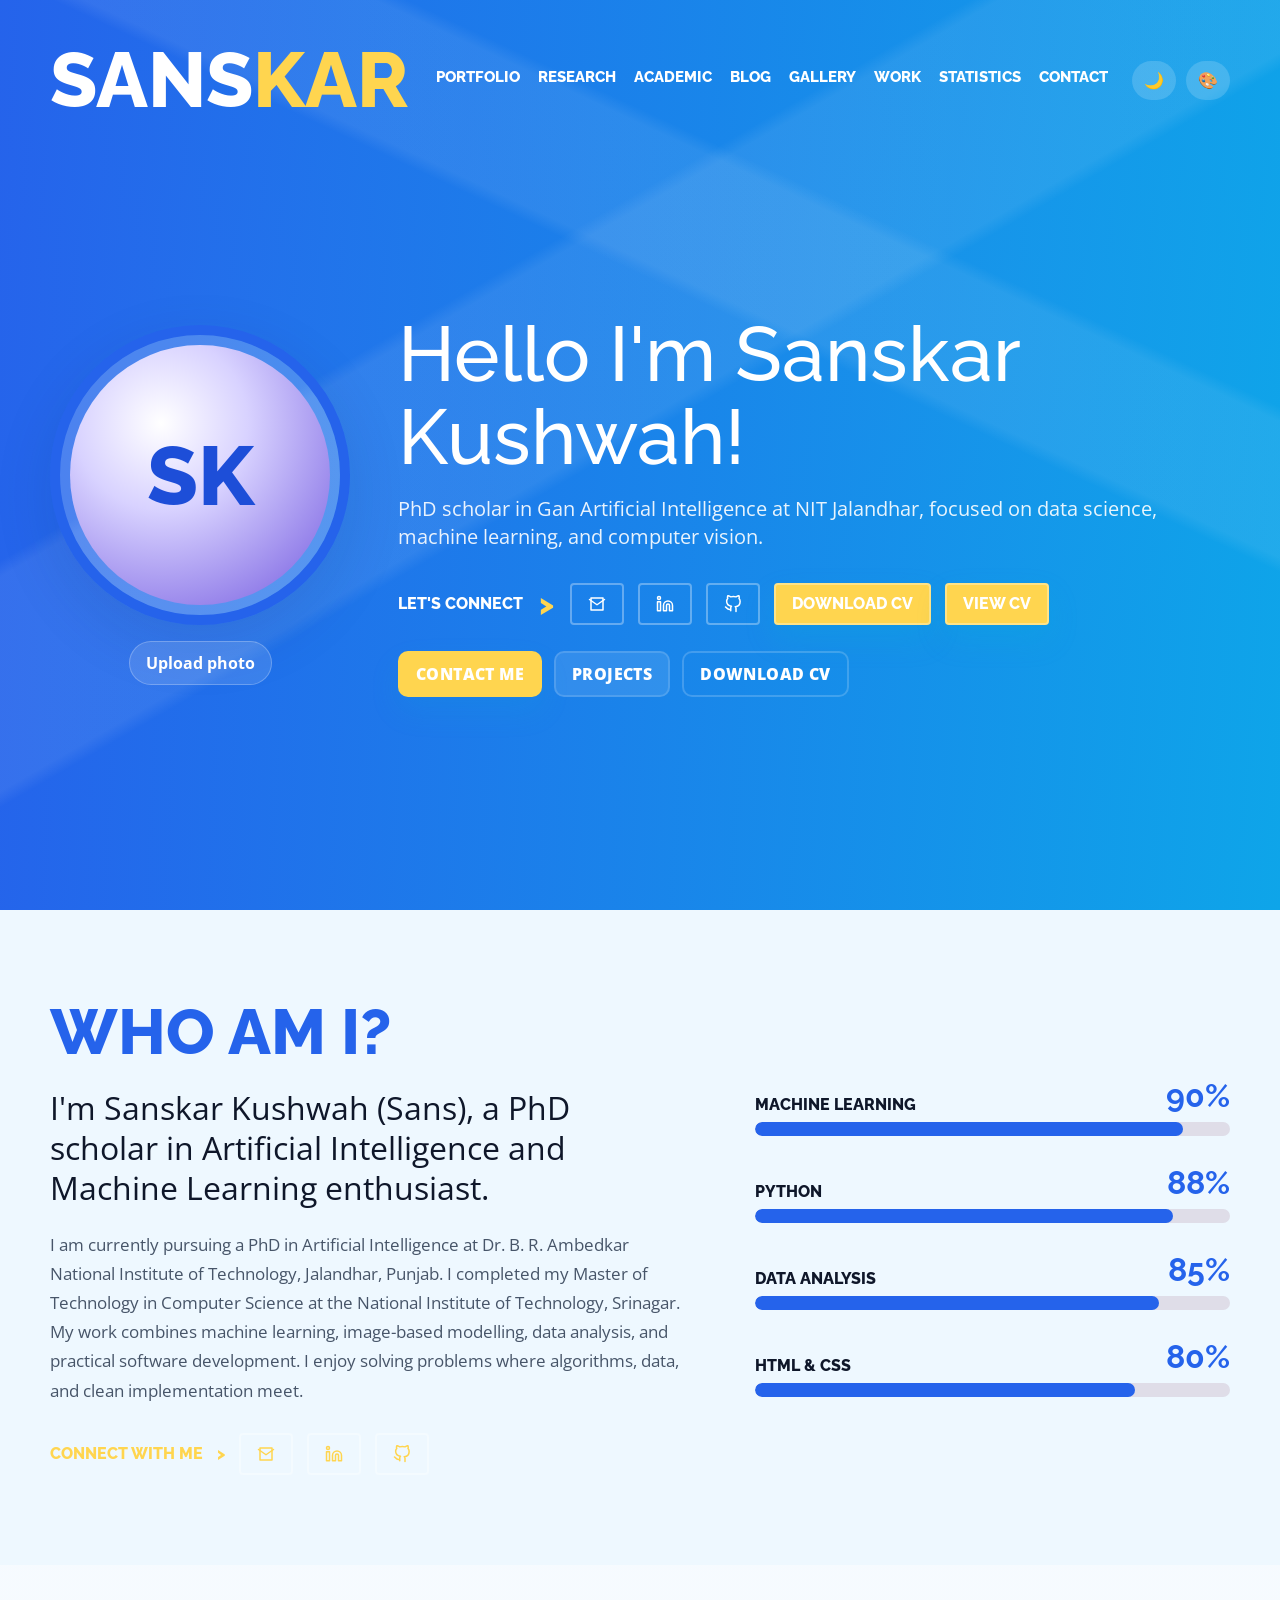
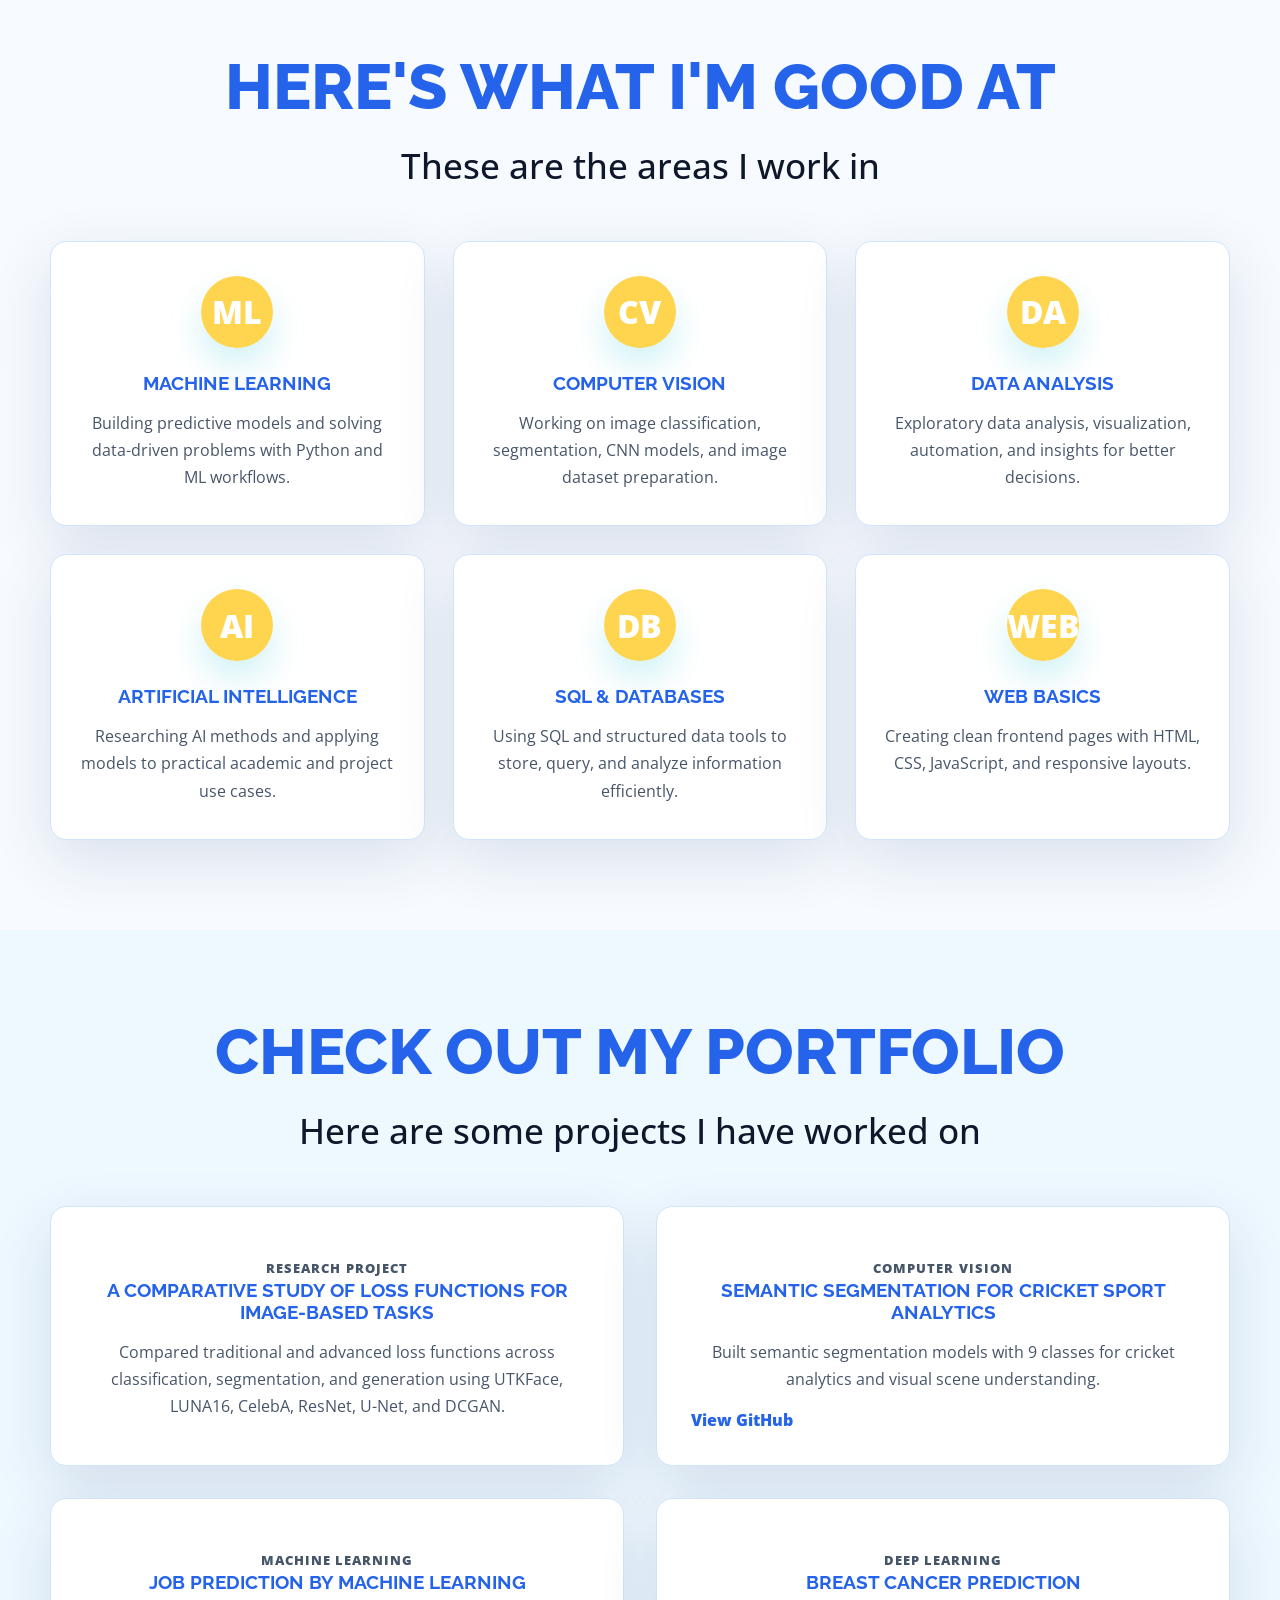
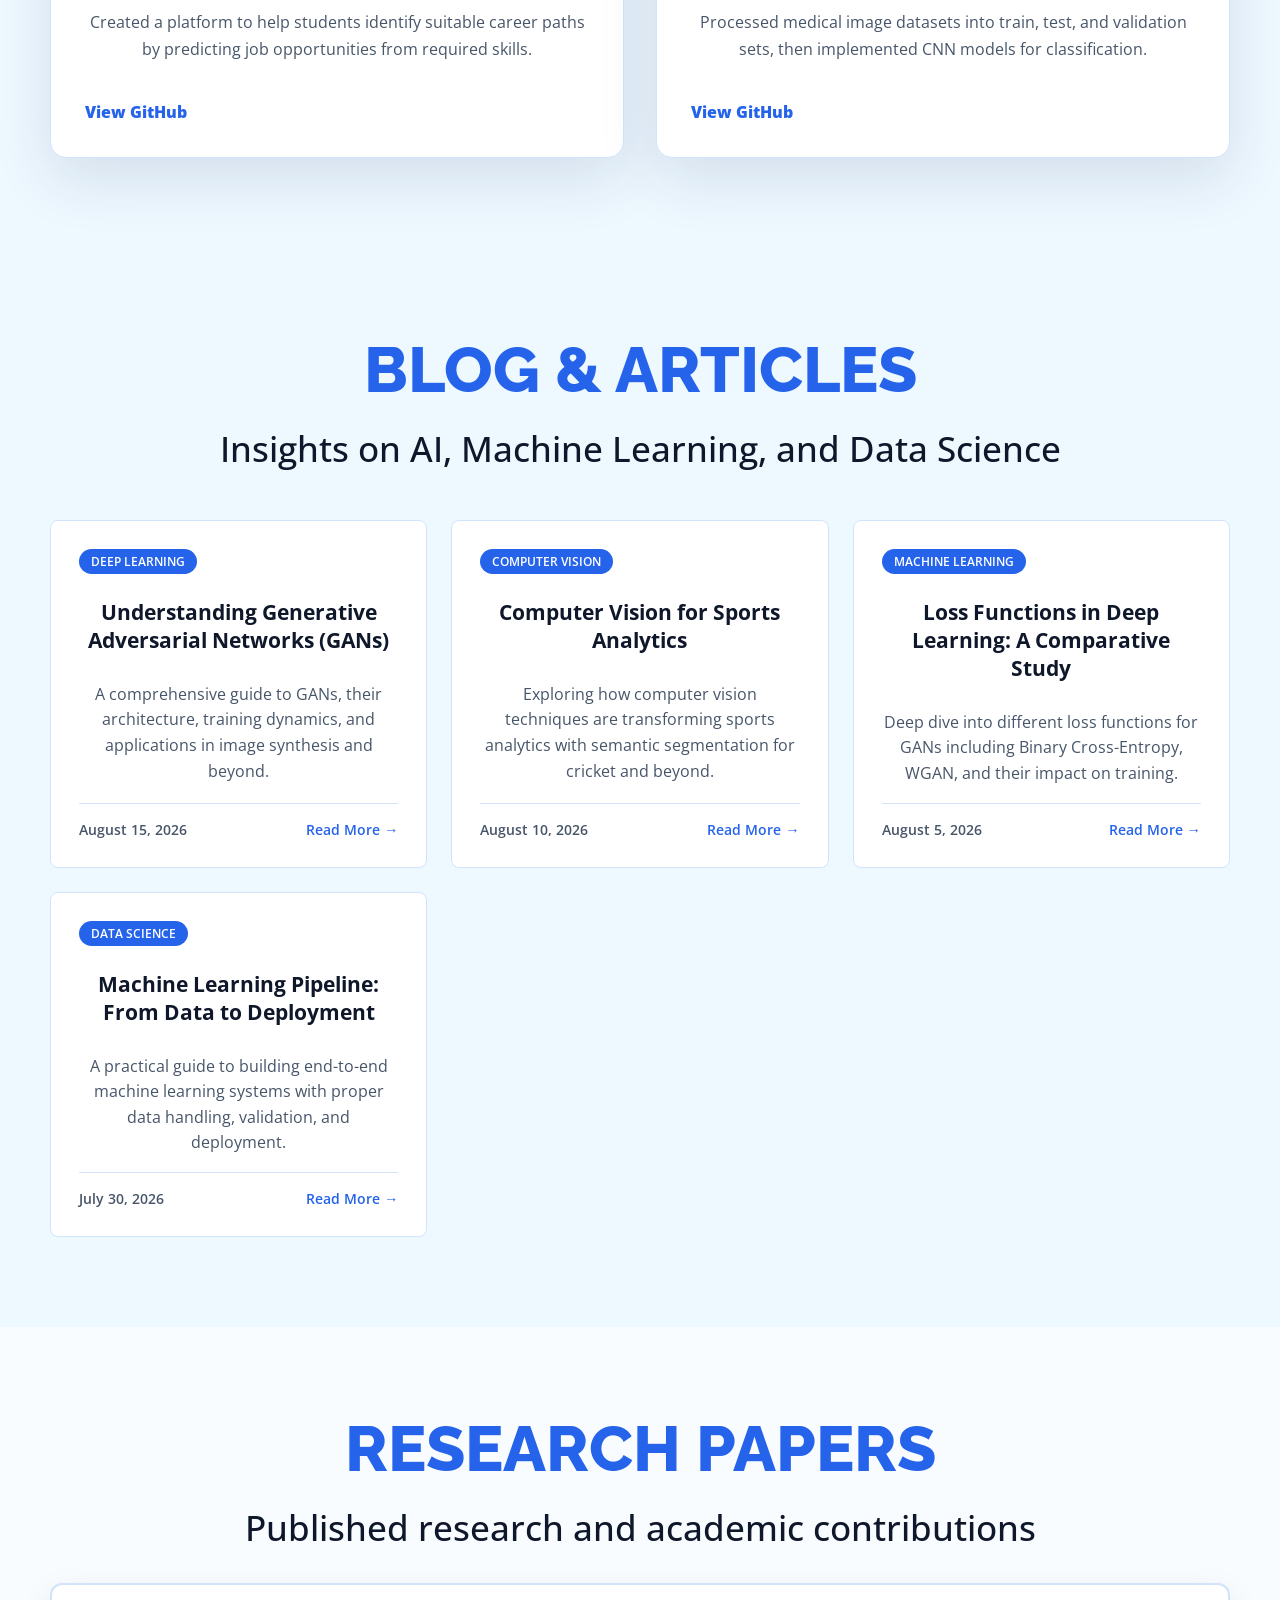
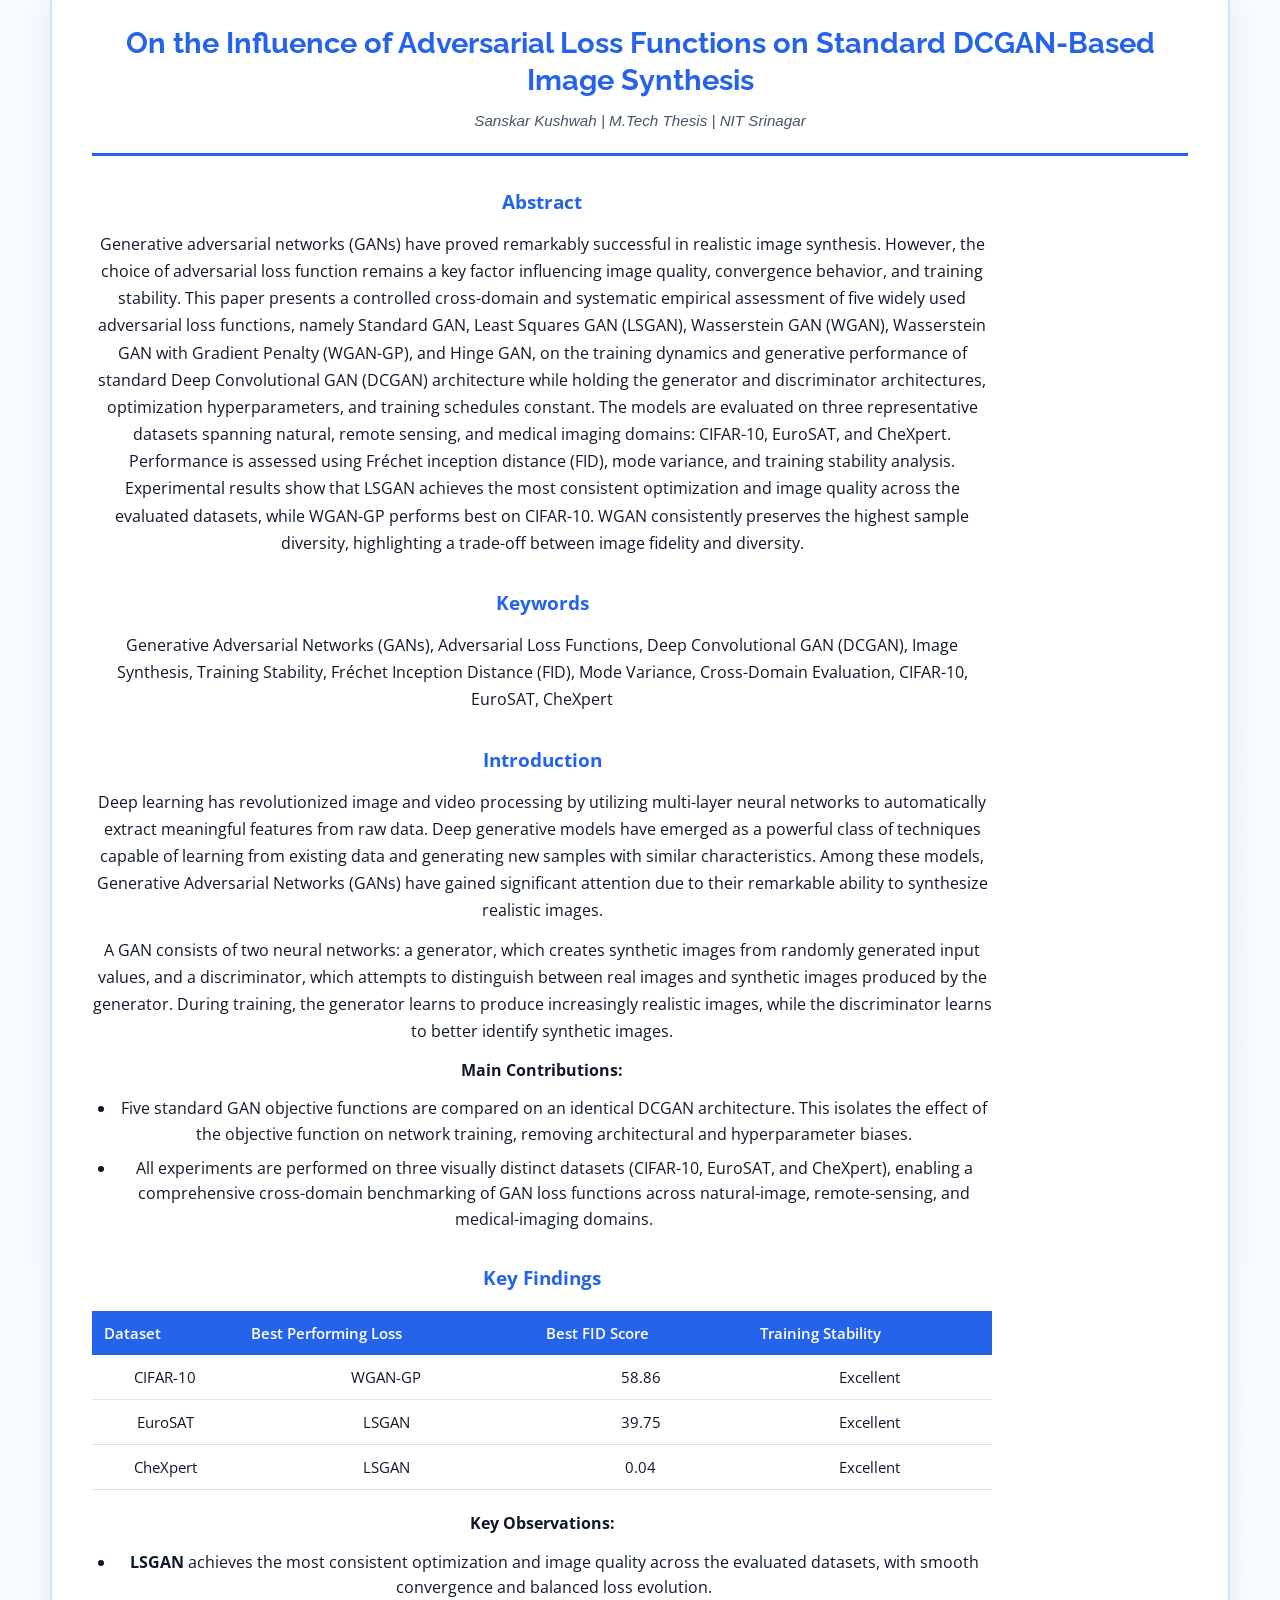
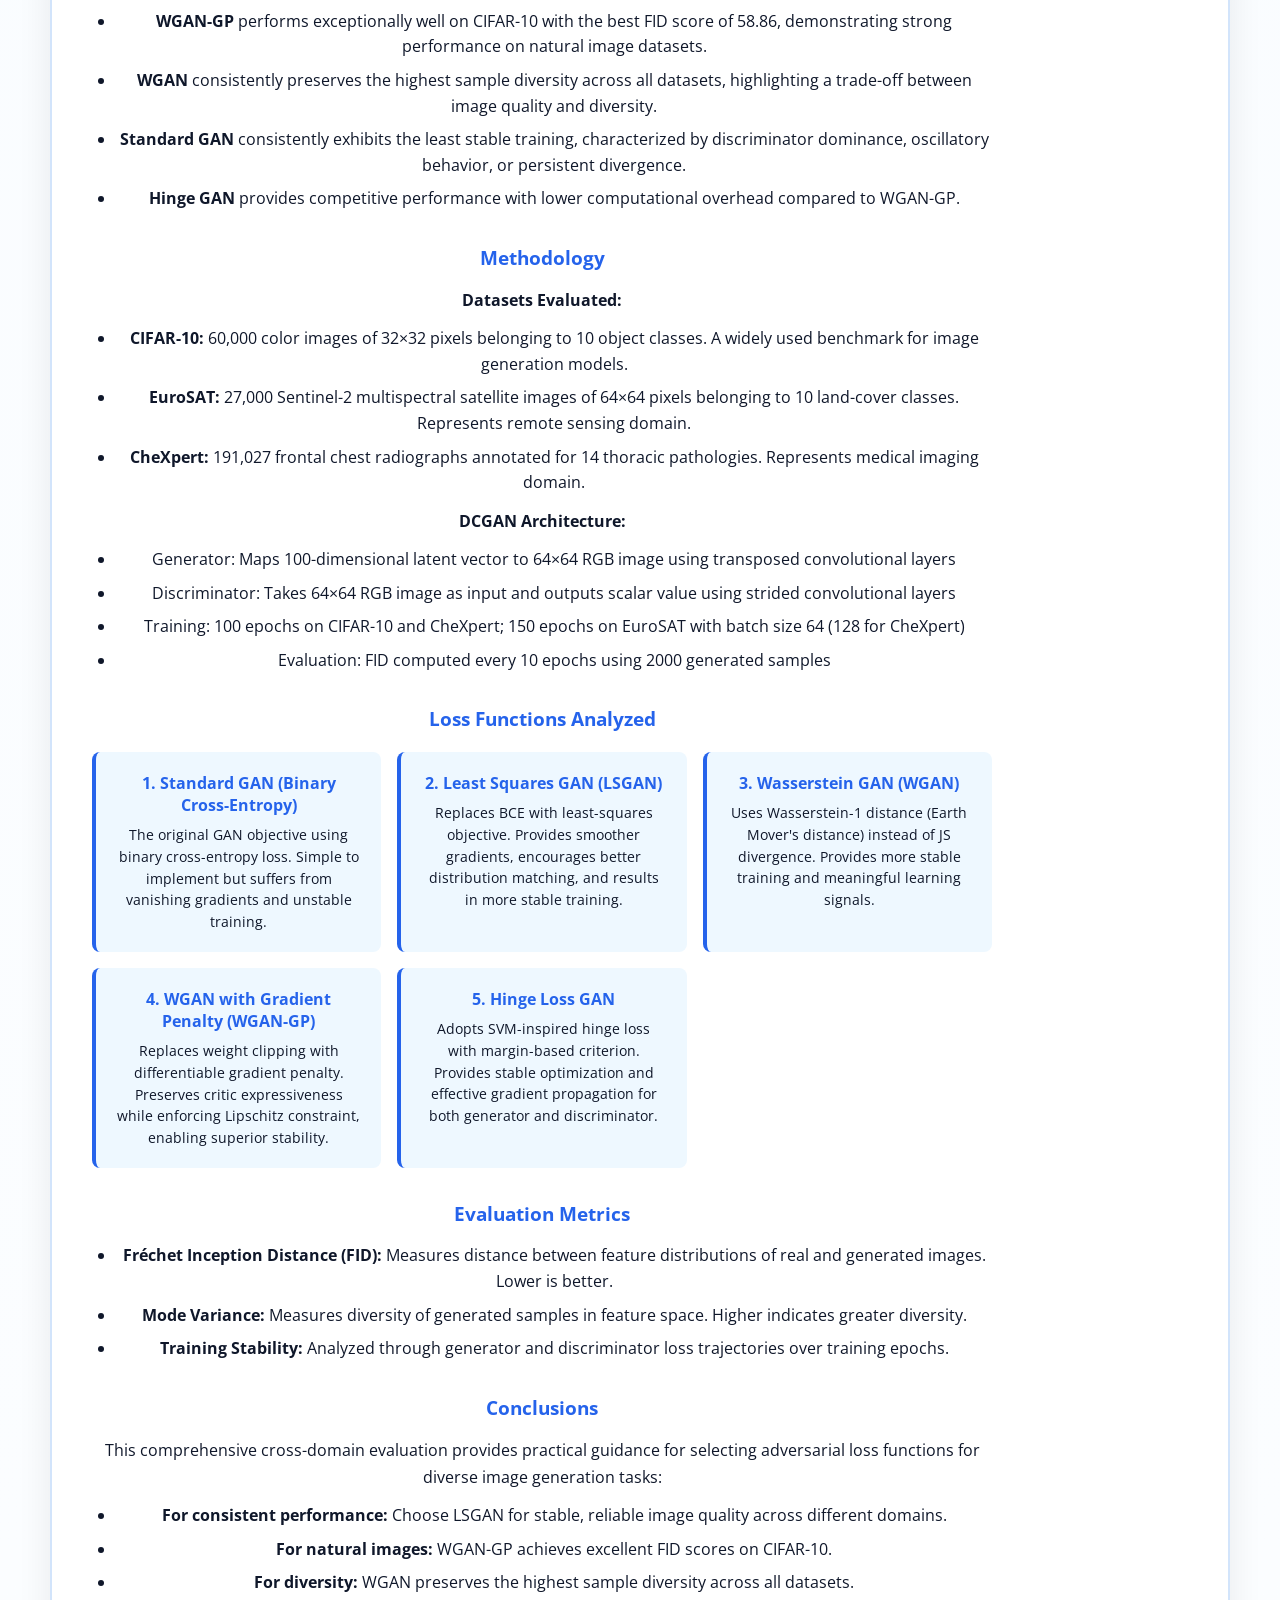
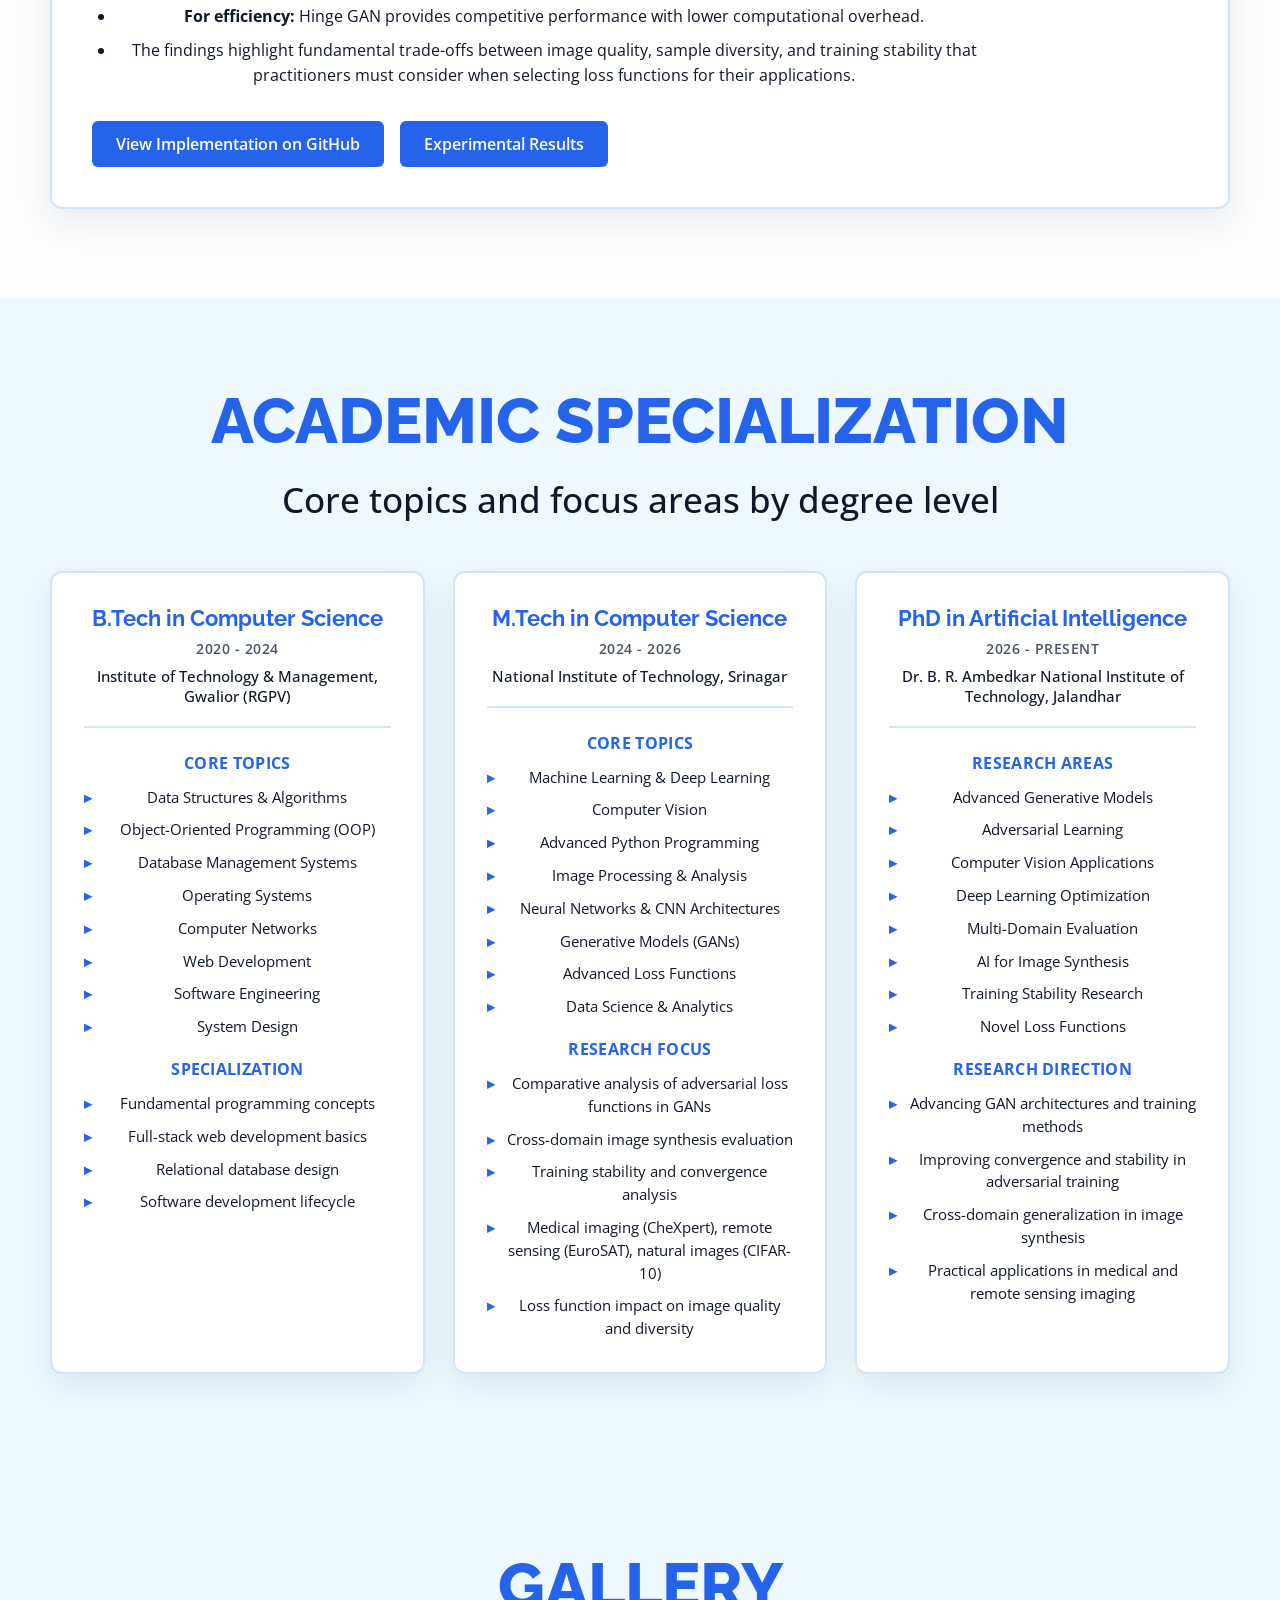
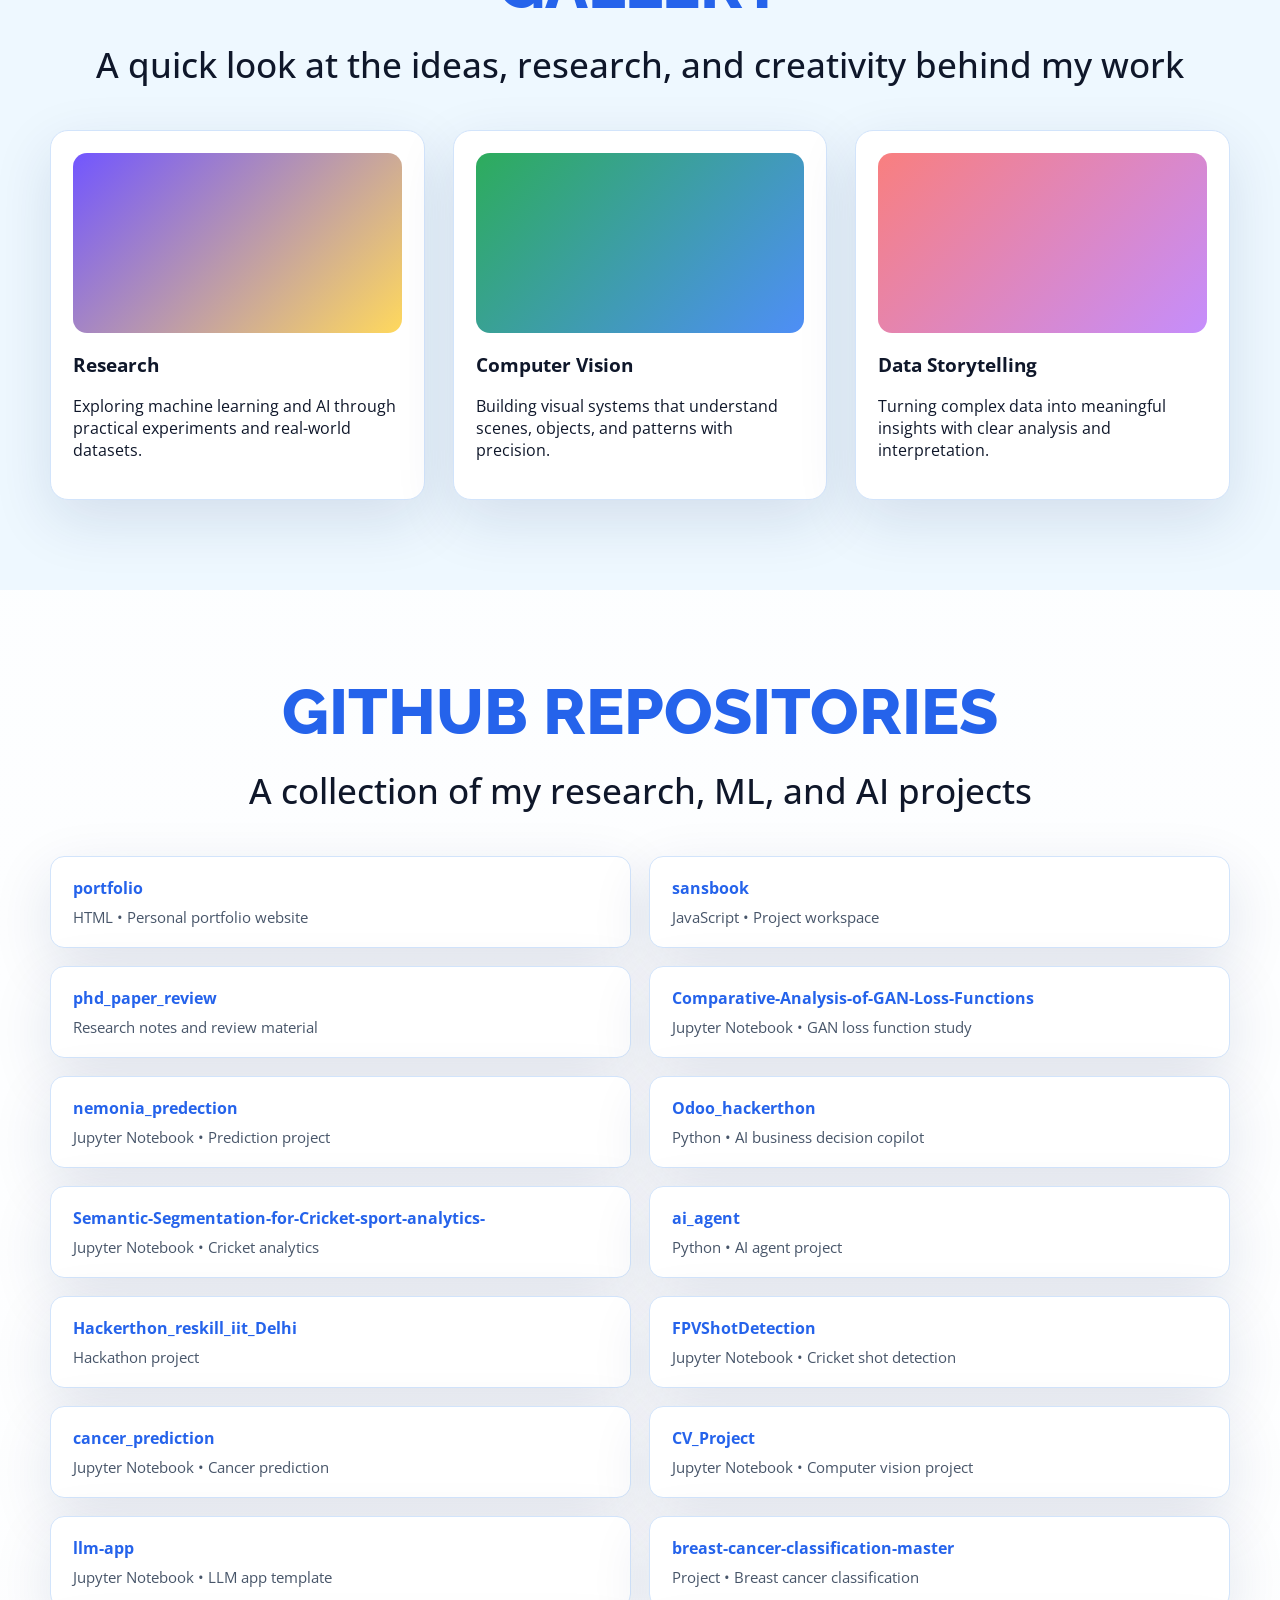
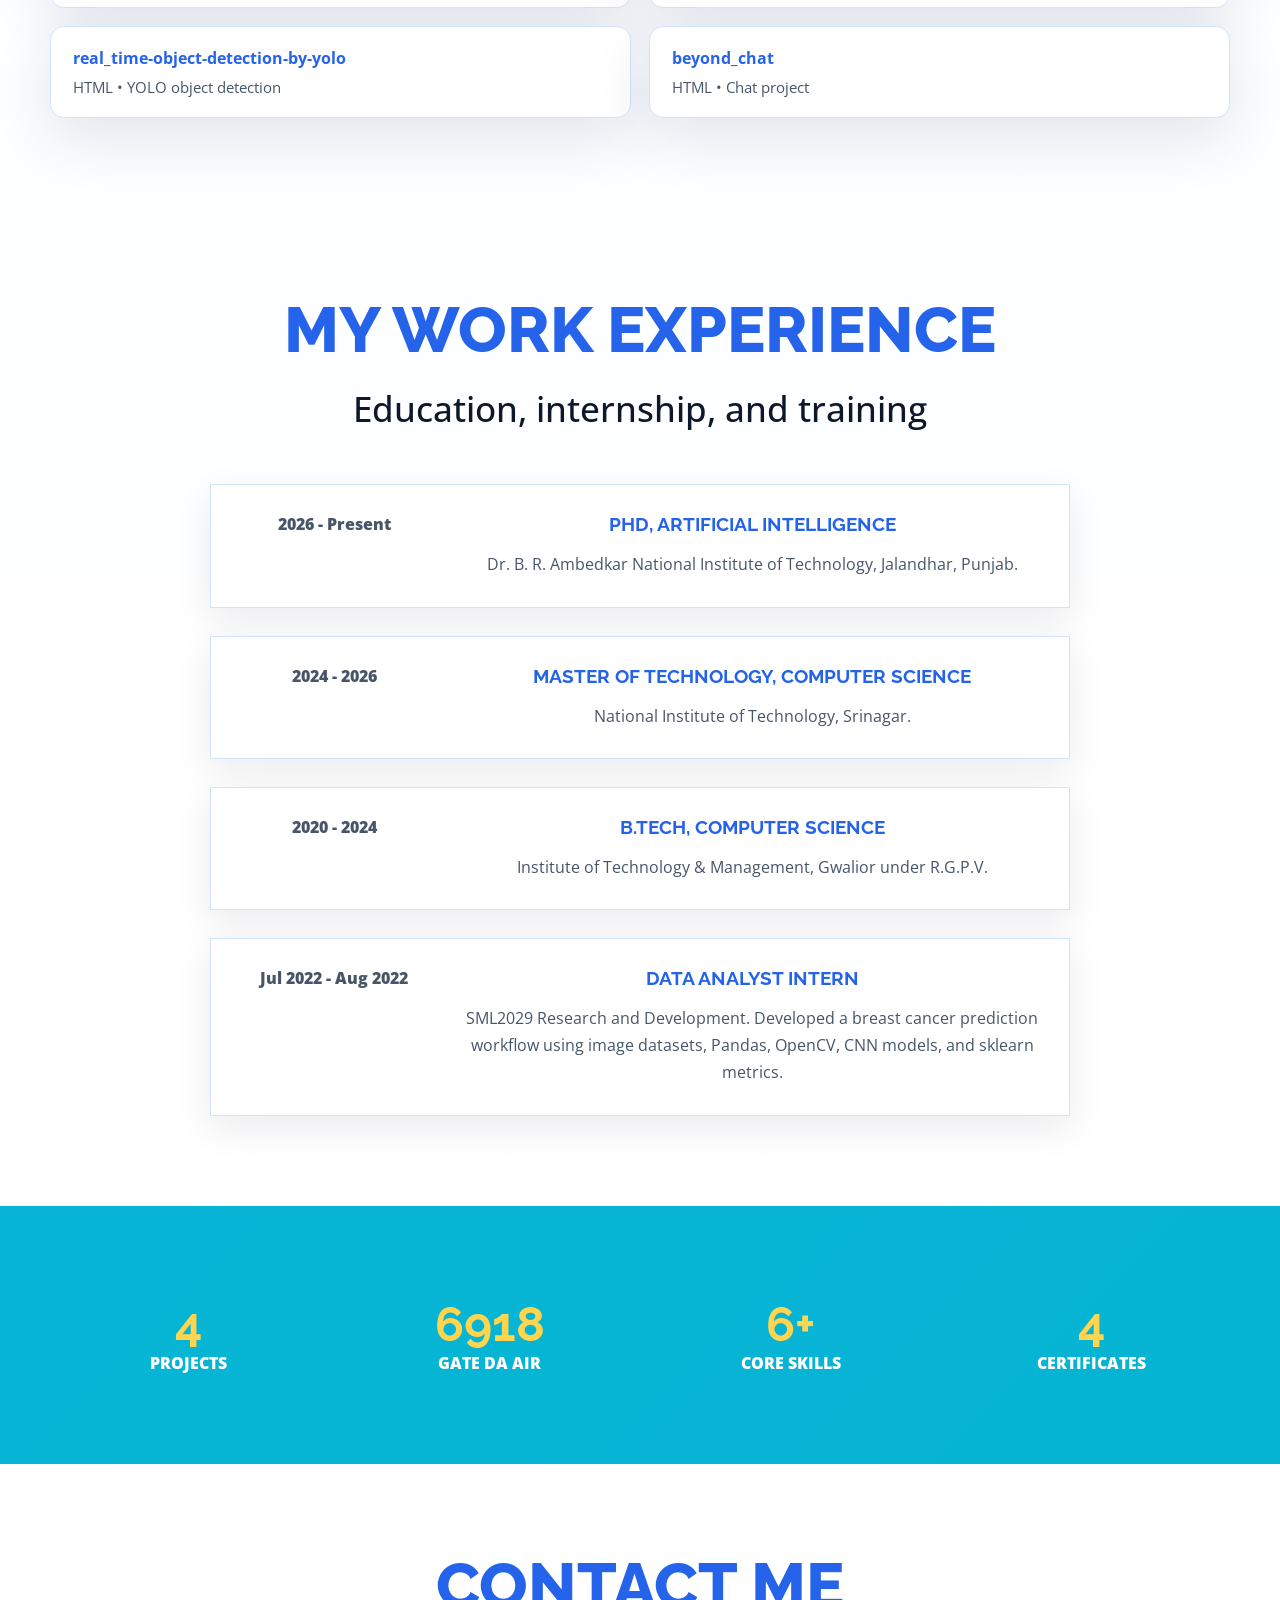
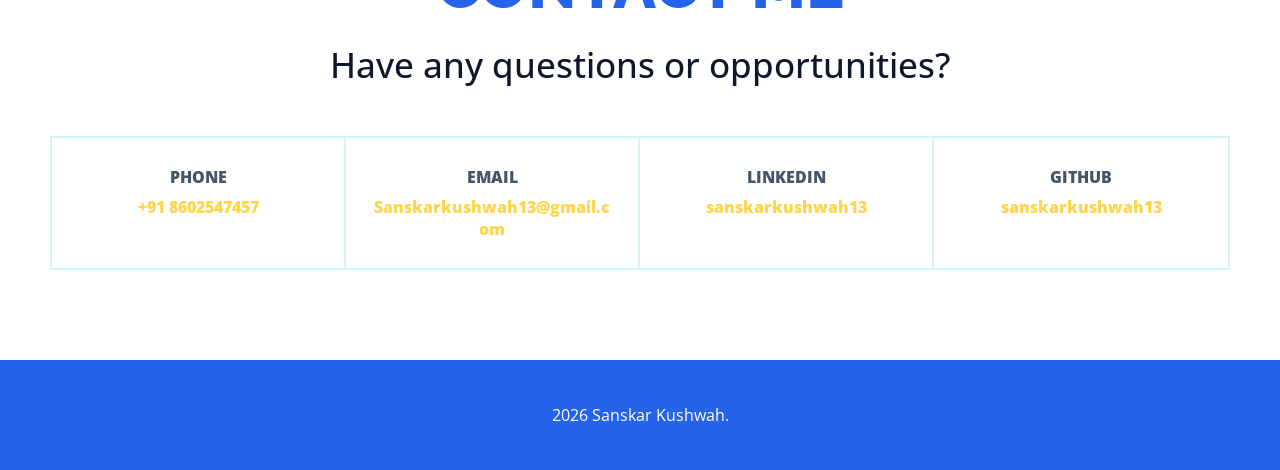
==== commit e7aa858b: "blog" ====
--- a/index.html
+++ b/index.html
@@ -25,6 +25,7 @@
         <a href="#portfolio">Portfolio</a>
         <a href="#research-papers">Research</a>
         <a href="#academic">Academic</a>
+        <a href="#blog">Blog</a>
         <a href="#gallery">Gallery</a>
         <a href="#work">Work</a>
         <a href="#statistics">Statistics</a>
@@ -234,6 +235,18 @@
             </p>
             <a href="https://github.com/sanskarkushwah13/cancer_prediction" target="_blank">View GitHub</a>
           </article>
+        </div>
+      </div>
+    </section>
+
+    <!-- BLOG SECTION -->
+    <section class="section light" id="blog">
+      <div class="container center">
+        <h2 class="section-title">Blog & Articles</h2>
+        <p class="section-subtitle">Insights on AI, Machine Learning, and Data Science</p>
+
+        <div class="blog-grid" id="blogGrid">
+          <!-- Blog posts will be dynamically loaded here -->
         </div>
       </div>
     </section>
@@ -692,6 +705,22 @@
     </div>
   </footer>
 
+  <!-- Modal for project details -->
+  <div id="projectModal" class="modal">
+    <div class="modal-content">
+      <span class="close-modal">&times;</span>
+      <div id="modalBody"></div>
+    </div>
+  </div>
+
+  <!-- Modal for blog article -->
+  <div id="blogModal" class="modal">
+    <div class="modal-content">
+      <span class="close-modal">&times;</span>
+      <div id="blogModalBody"></div>
+    </div>
+  </div>
+
   <script src="script.js"></script>
 </body>
 </html>
--- a/style.css
+++ b/style.css
@@ -1017,4 +1017,214 @@
   .contact-item:last-child {
     border-bottom: 0;
   }
+}
+
+/* Blog & Articles Section */
+.blog-grid {
+  display: grid;
+  grid-template-columns: repeat(auto-fit, minmax(300px, 1fr));
+  gap: 24px;
+  margin-top: 48px;
+}
+
+.blog-card {
+  background: var(--surface);
+  border-radius: 8px;
+  padding: 28px;
+  border: 1px solid var(--border);
+  transition: transform 0.3s ease, box-shadow 0.3s ease;
+  cursor: pointer;
+  display: flex;
+  flex-direction: column;
+}
+
+.blog-card:hover {
+  transform: translateY(-8px);
+  box-shadow: var(--shadow);
+}
+
+.blog-category {
+  display: inline-block;
+  background: var(--primary);
+  color: var(--white);
+  padding: 4px 12px;
+  border-radius: 16px;
+  font-size: 0.75rem;
+  font-weight: 600;
+  text-transform: uppercase;
+  margin-bottom: 12px;
+  width: fit-content;
+}
+
+.blog-card h3 {
+  margin: 12px 0;
+  font-size: 1.3rem;
+  color: var(--text);
+}
+
+.blog-excerpt {
+  color: var(--muted);
+  line-height: 1.6;
+  flex-grow: 1;
+  margin-bottom: 16px;
+}
+
+.blog-meta {
+  display: flex;
+  justify-content: space-between;
+  align-items: center;
+  font-size: 0.9rem;
+  color: var(--muted);
+  border-top: 1px solid var(--border);
+  padding-top: 16px;
+}
+
+.blog-date {
+  font-weight: 600;
+}
+
+.blog-read-more {
+  color: var(--primary);
+  font-weight: 600;
+  transition: color 0.2s ease;
+}
+
+.blog-read-more:hover {
+  color: var(--primary-dark);
+}
+
+/* Modal Styles */
+.modal {
+  display: none;
+  position: fixed;
+  z-index: 1000;
+  left: 0;
+  top: 0;
+  width: 100%;
+  height: 100%;
+  background: rgba(0, 0, 0, 0.6);
+  animation: fadeIn 0.3s ease;
+}
+
+.modal.active {
+  display: flex;
+  align-items: center;
+  justify-content: center;
+}
+
+@keyframes fadeIn {
+  from {
+    opacity: 0;
+  }
+  to {
+    opacity: 1;
+  }
+}
+
+.modal-content {
+  background: var(--surface);
+  border-radius: 8px;
+  padding: 40px;
+  max-width: 90%;
+  max-height: 90vh;
+  overflow-y: auto;
+  position: relative;
+  animation: slideUp 0.3s ease;
+}
+
+@keyframes slideUp {
+  from {
+    transform: translateY(50px);
+    opacity: 0;
+  }
+  to {
+    transform: translateY(0);
+    opacity: 1;
+  }
+}
+
+.close-modal {
+  position: absolute;
+  right: 20px;
+  top: 20px;
+  font-size: 32px;
+  font-weight: bold;
+  color: var(--muted);
+  cursor: pointer;
+  transition: color 0.2s ease;
+}
+
+.close-modal:hover {
+  color: var(--text);
+}
+
+#blogModalBody h2,
+#modalBody h2 {
+  color: var(--primary);
+  margin-top: 0;
+}
+
+#blogModalBody p,
+#modalBody p {
+  line-height: 1.8;
+  color: var(--text);
+}
+
+/* Interactive Projects Enhancement */
+.project-card-interactive {
+  position: relative;
+  overflow: hidden;
+}
+
+.project-card-interactive::before {
+  content: '';
+  position: absolute;
+  top: 0;
+  left: 0;
+  right: 0;
+  bottom: 0;
+  background: linear-gradient(135deg, var(--primary), var(--accent));
+  opacity: 0;
+  transition: opacity 0.3s ease;
+}
+
+.project-card-interactive:hover::before {
+  opacity: 0.1;
+}
+
+.project {
+  cursor: pointer;
+}
+
+.project:hover {
+  transform: translateY(-4px);
+}
+
+@media (max-width: 980px) {
+  .blog-grid {
+    grid-template-columns: repeat(2, 1fr);
+  }
+
+  .modal-content {
+    max-width: 95%;
+    padding: 24px;
+  }
+}
+
+@media (max-width: 680px) {
+  .blog-grid {
+    grid-template-columns: 1fr;
+  }
+
+  .modal-content {
+    max-width: 98%;
+    max-height: 85vh;
+    padding: 20px;
+  }
+
+  .close-modal {
+    font-size: 24px;
+    right: 10px;
+    top: 10px;
+  }
 }
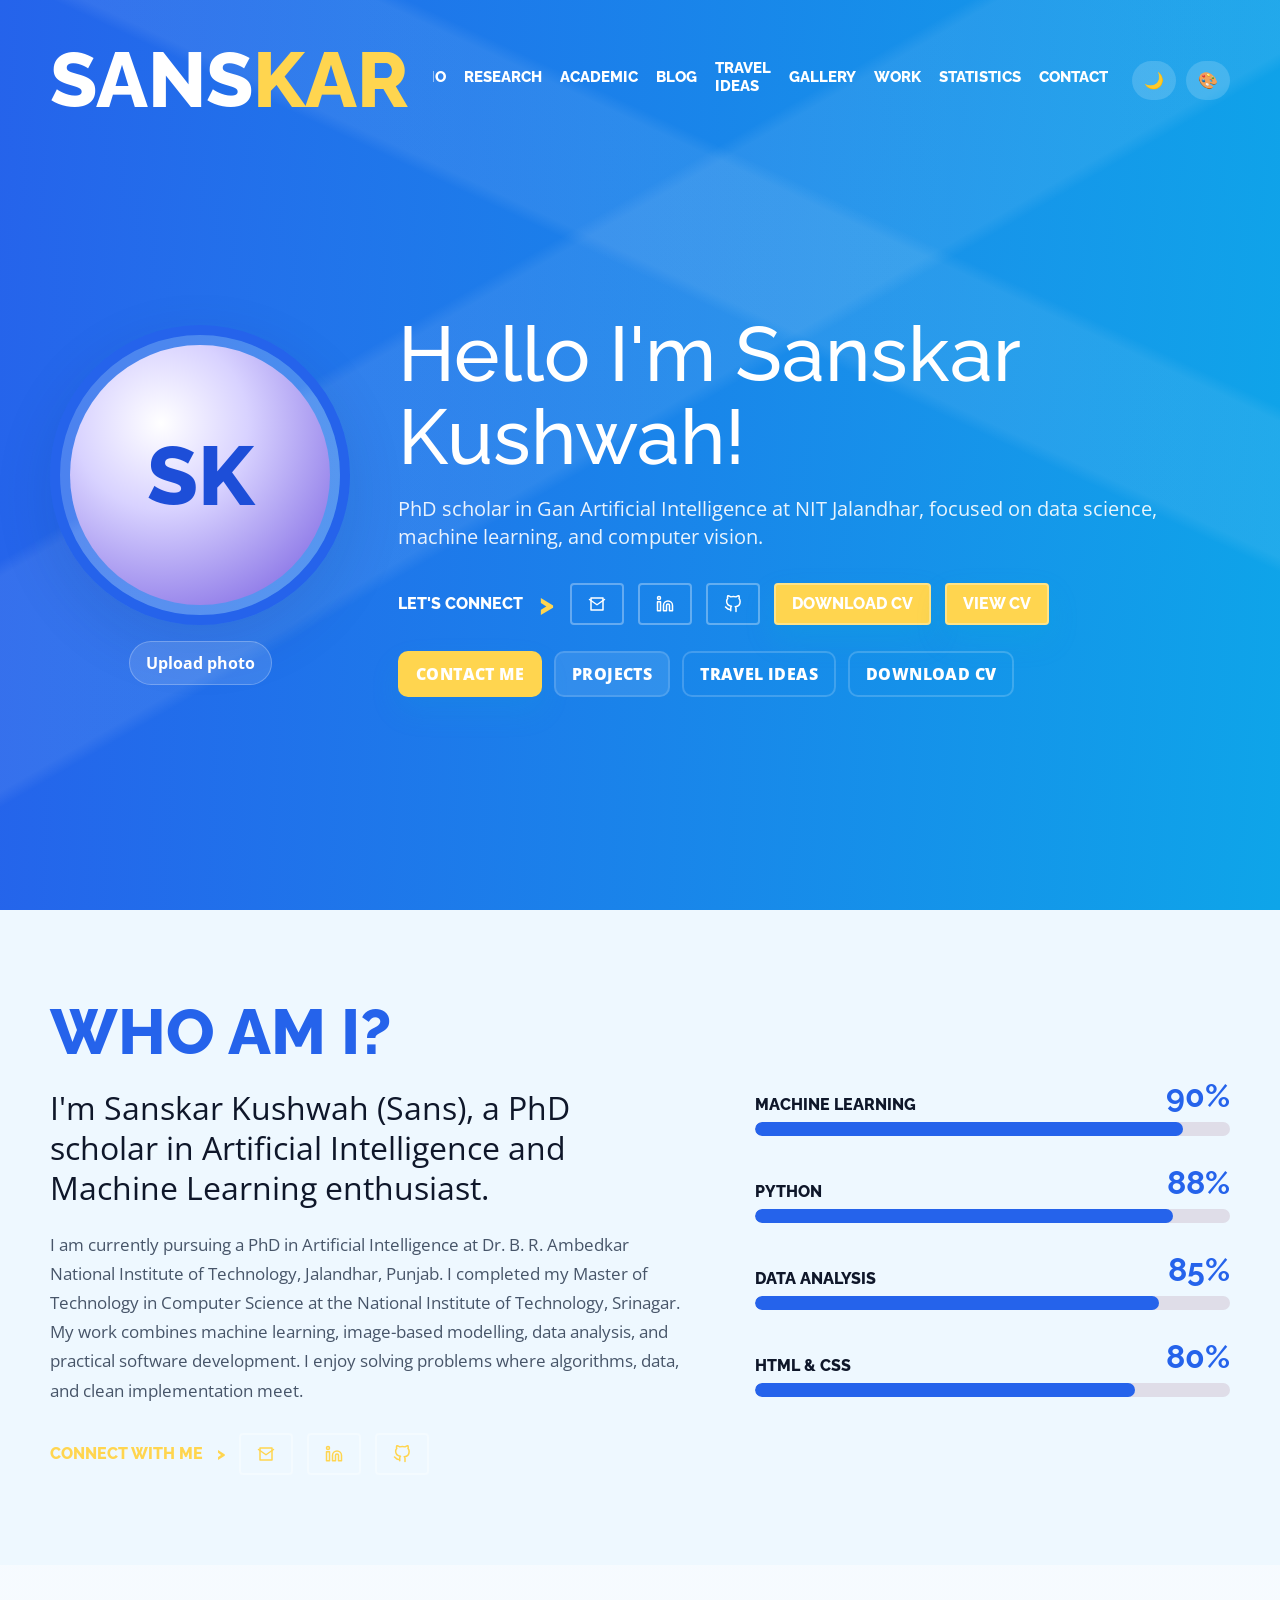
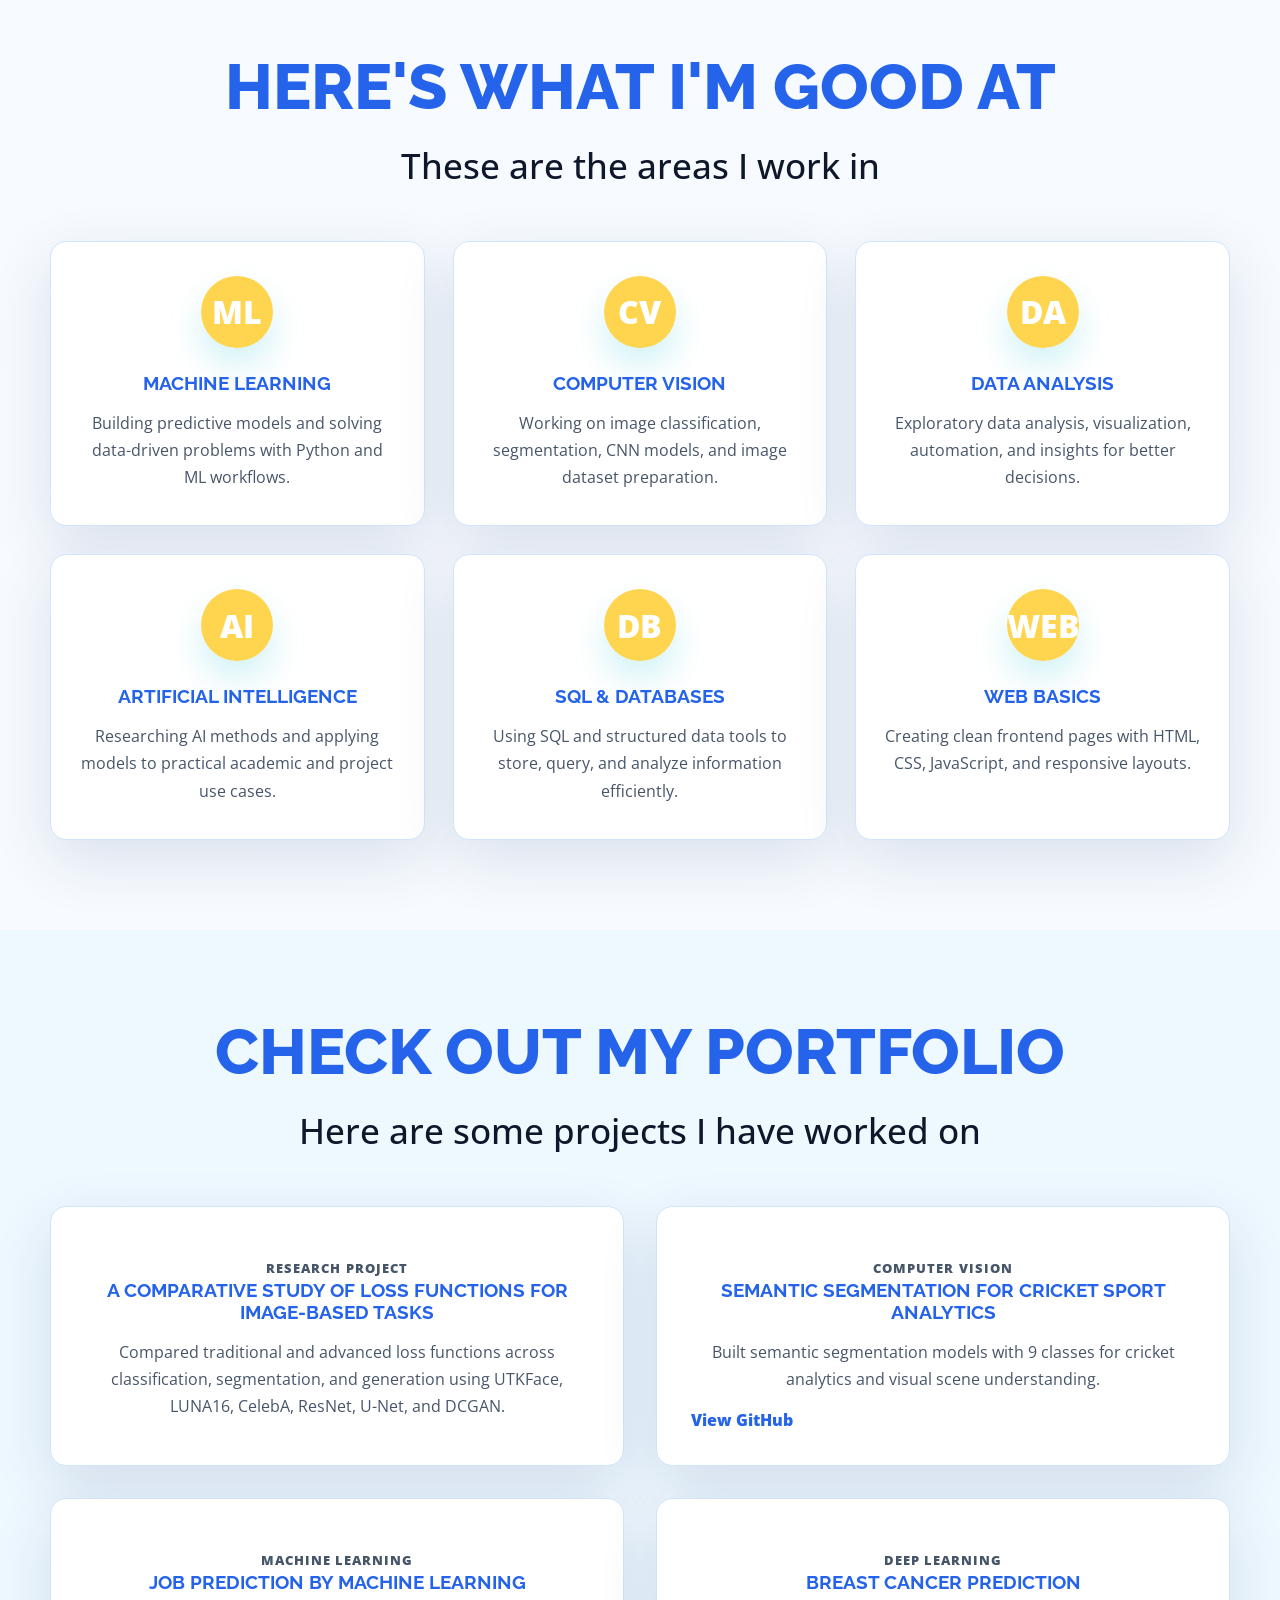
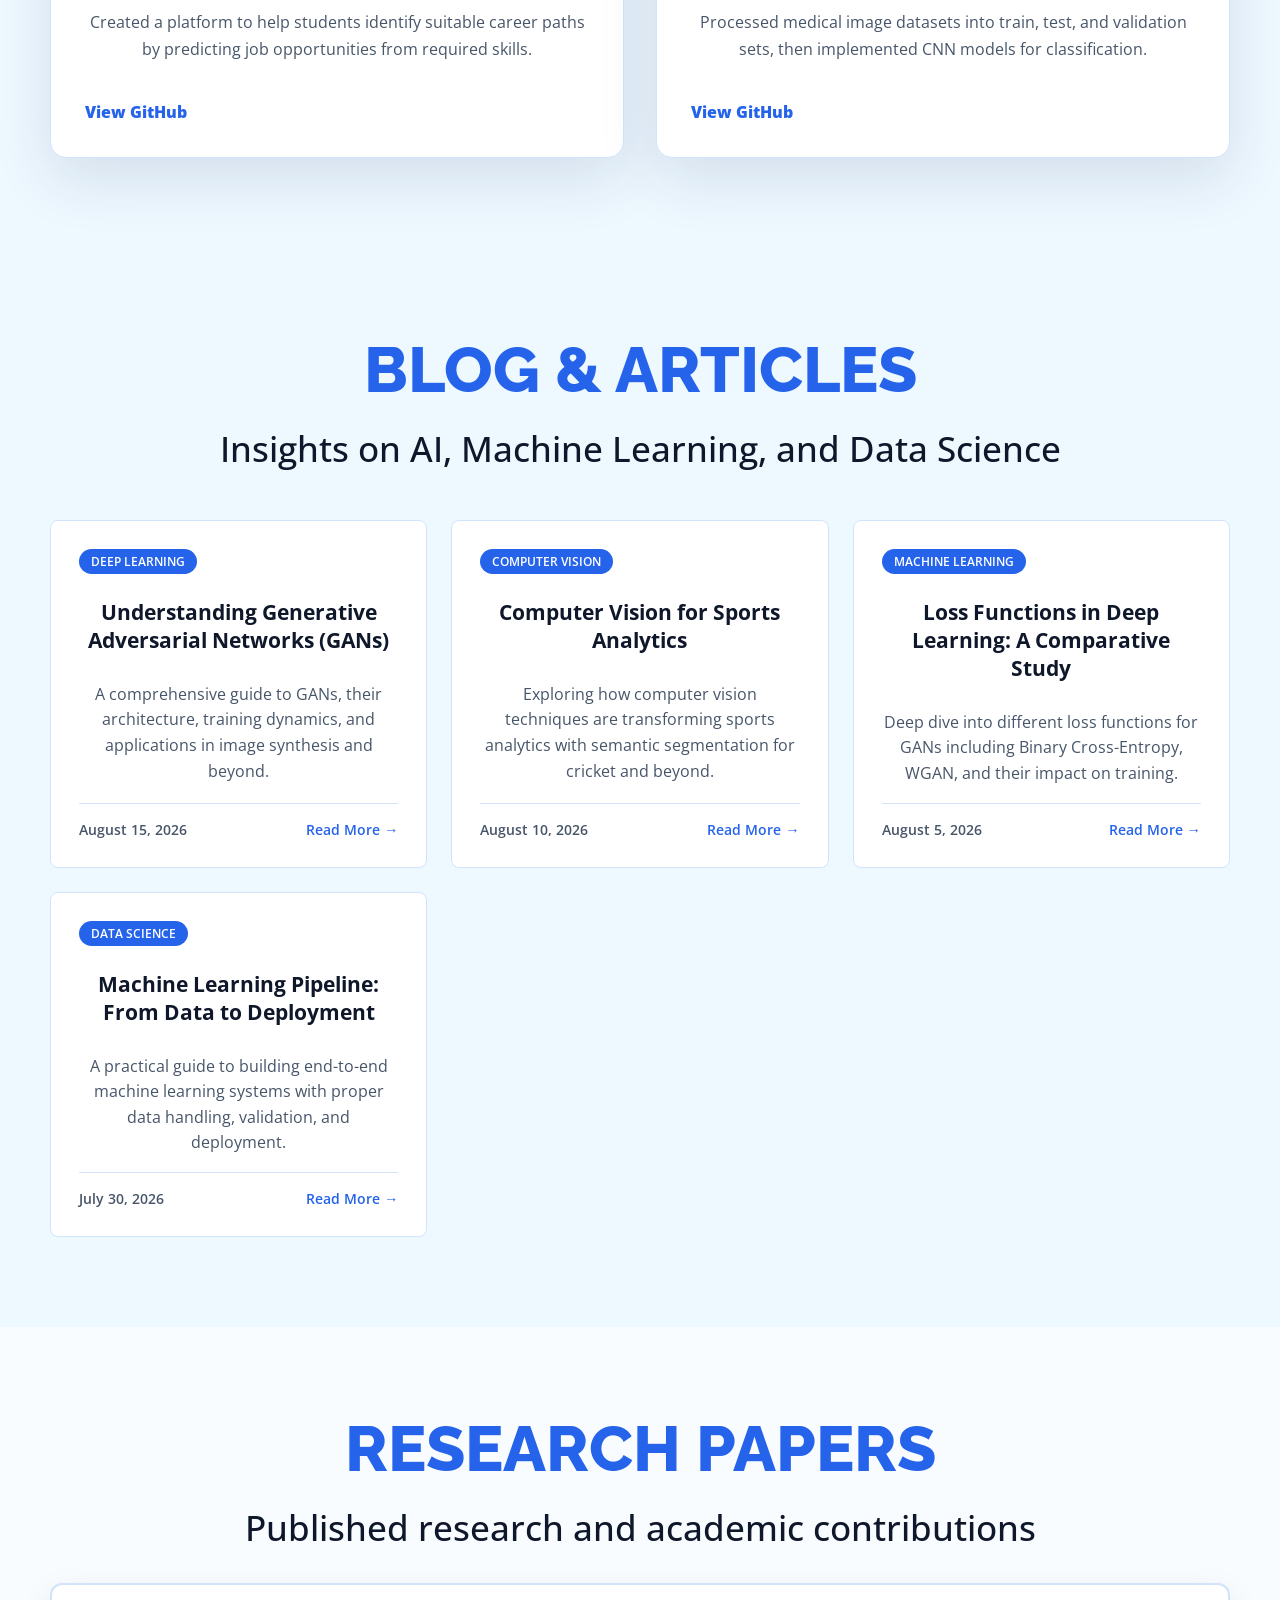
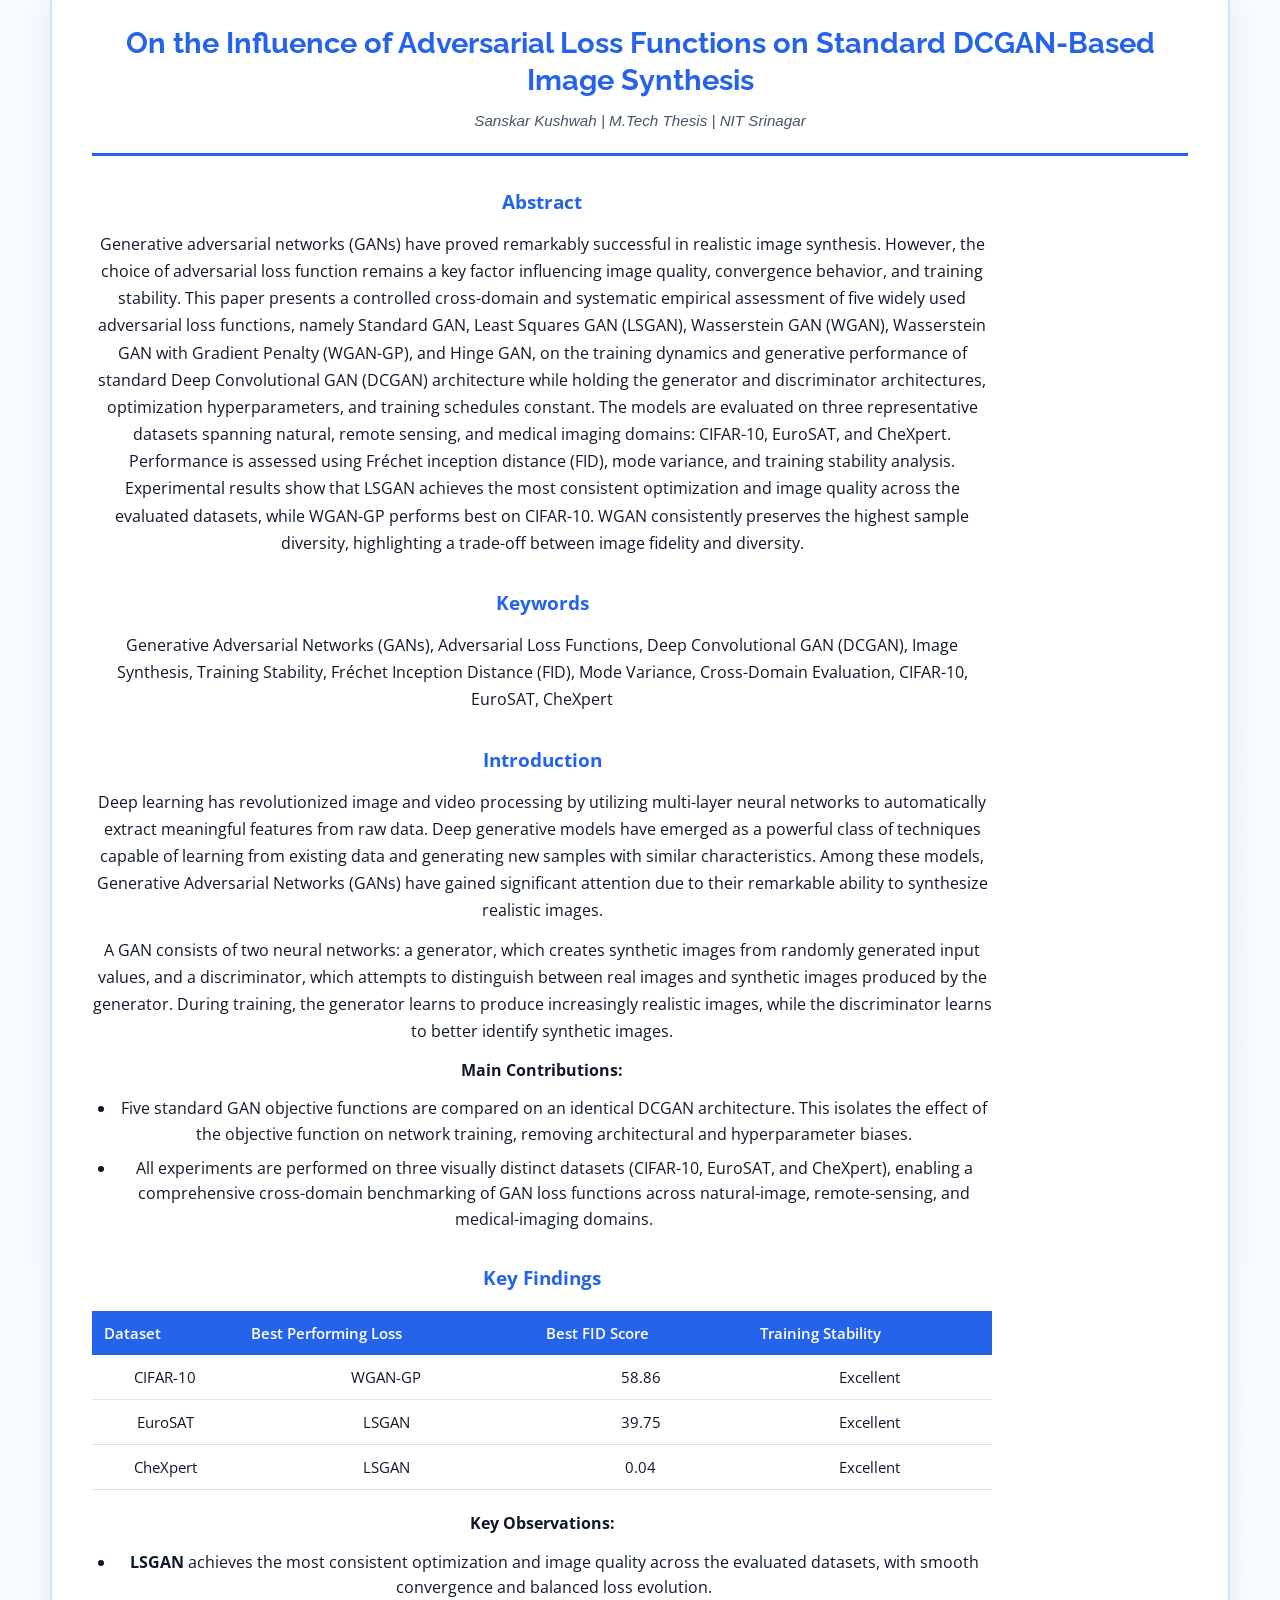
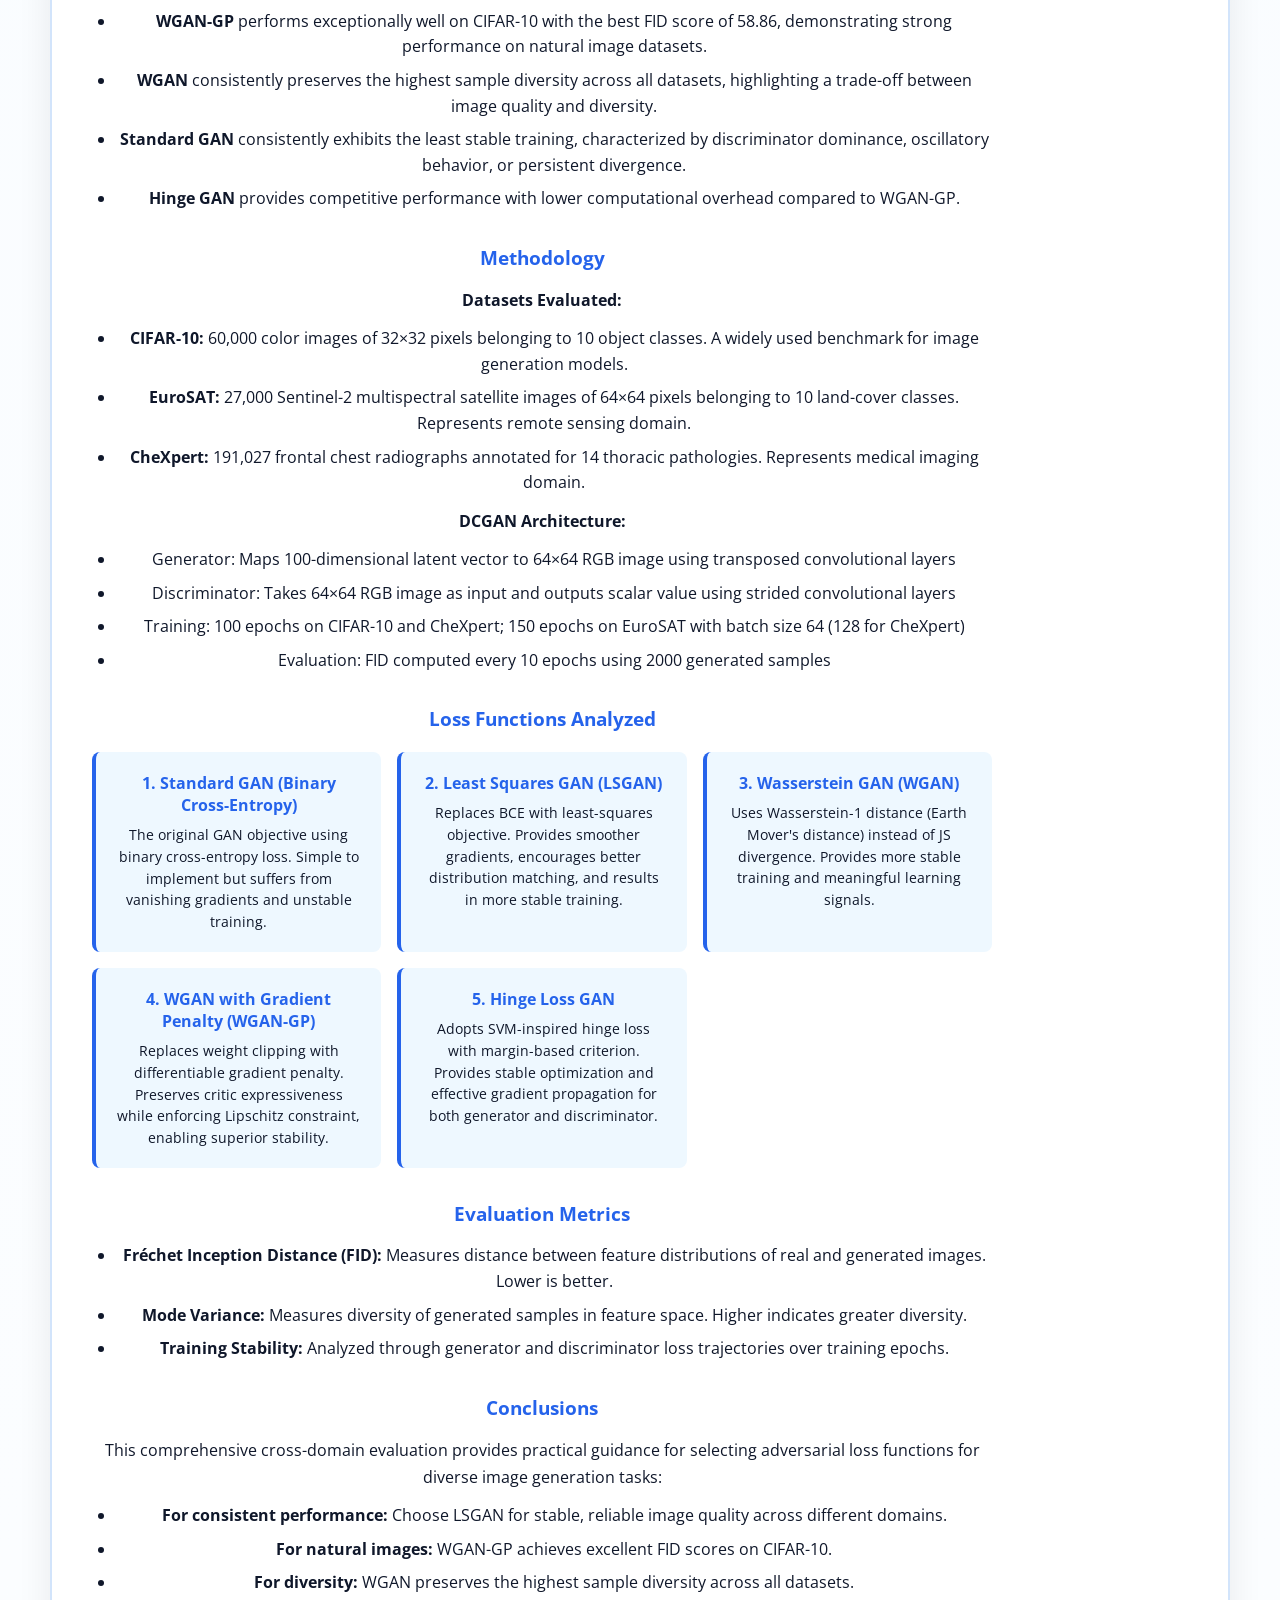
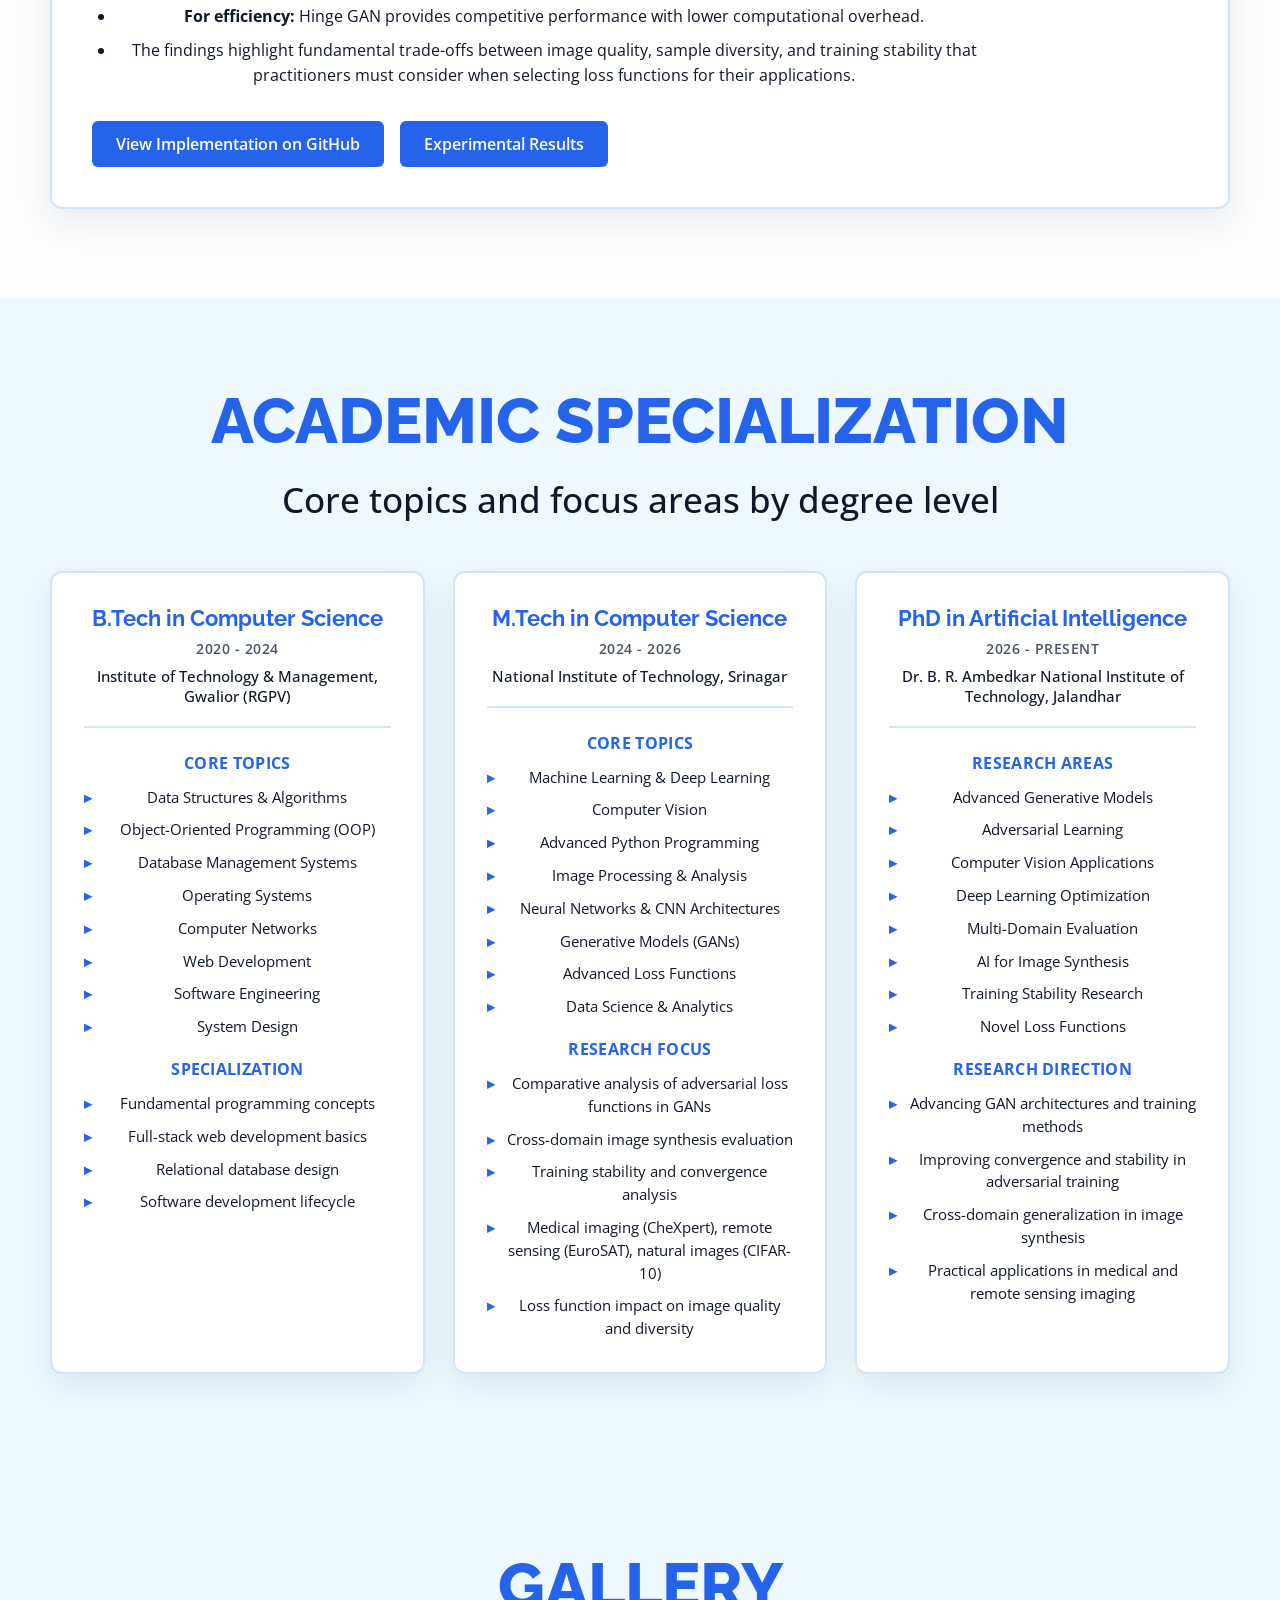
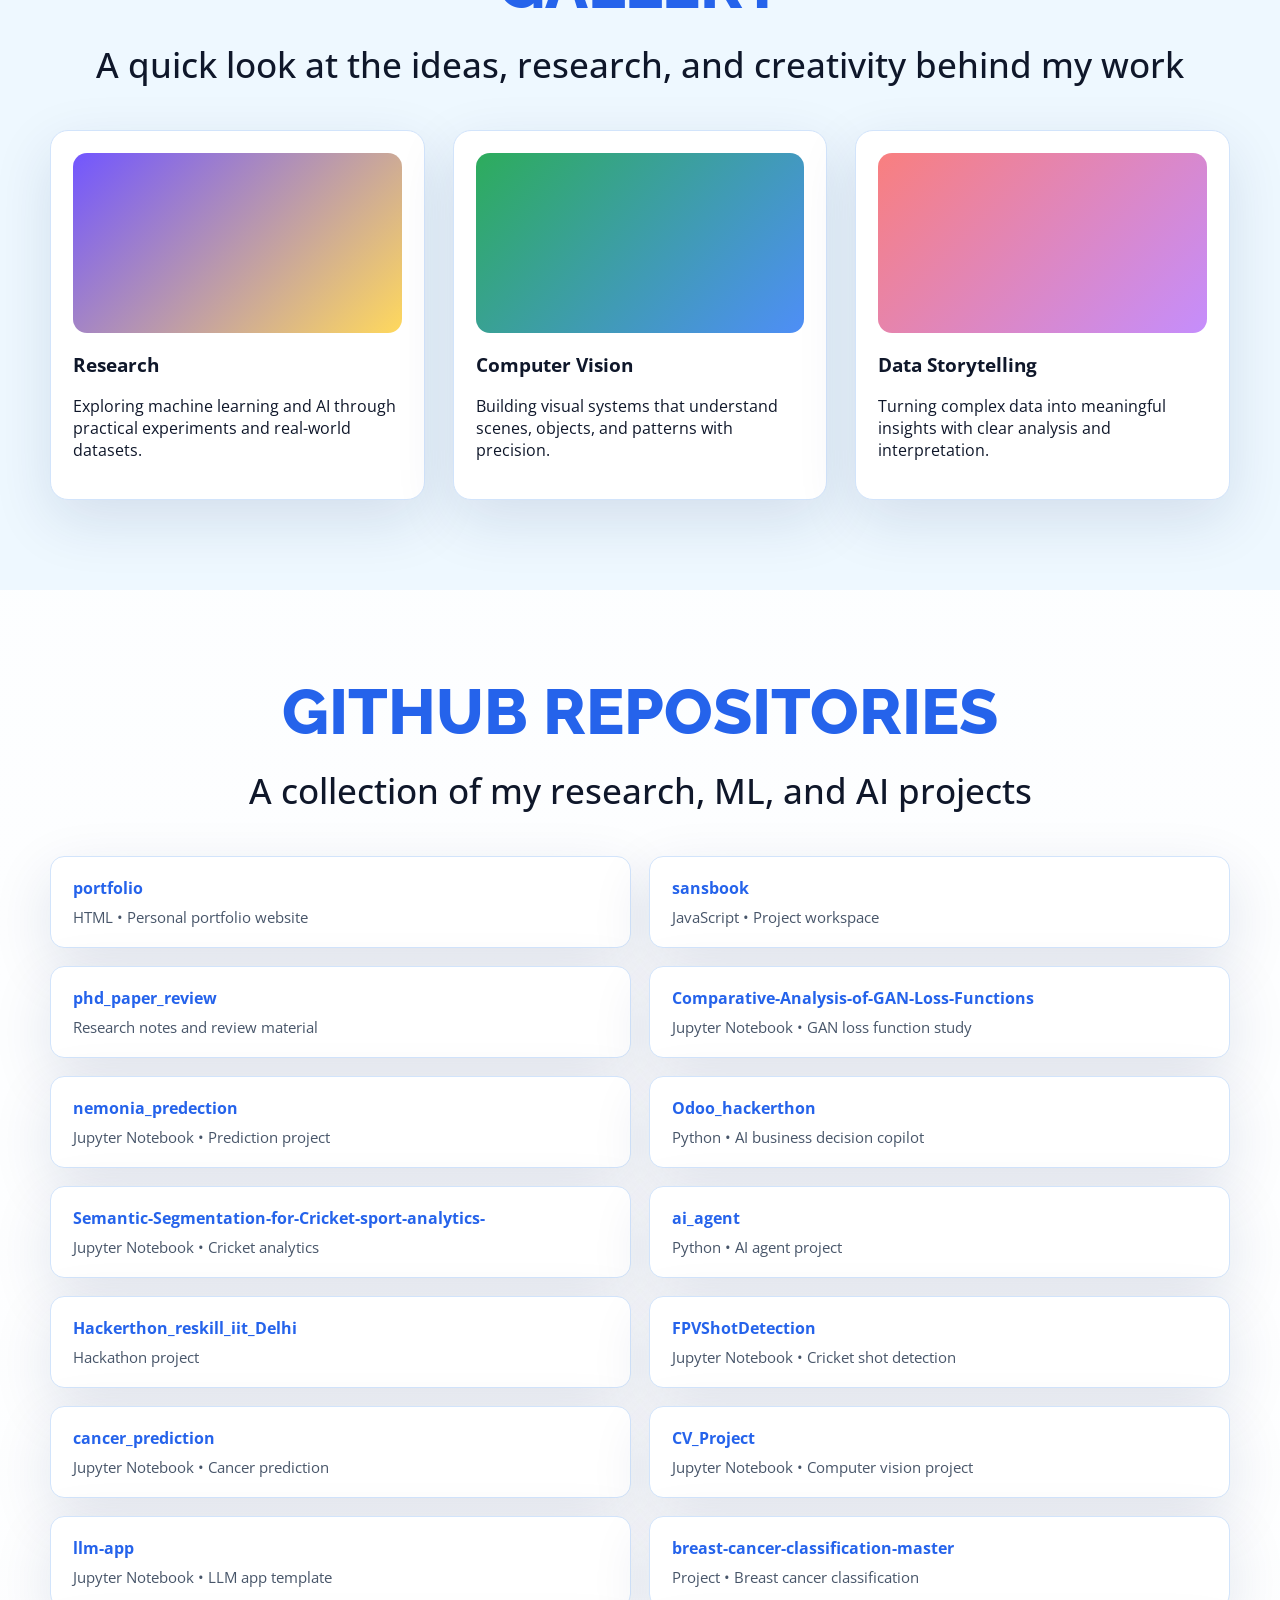
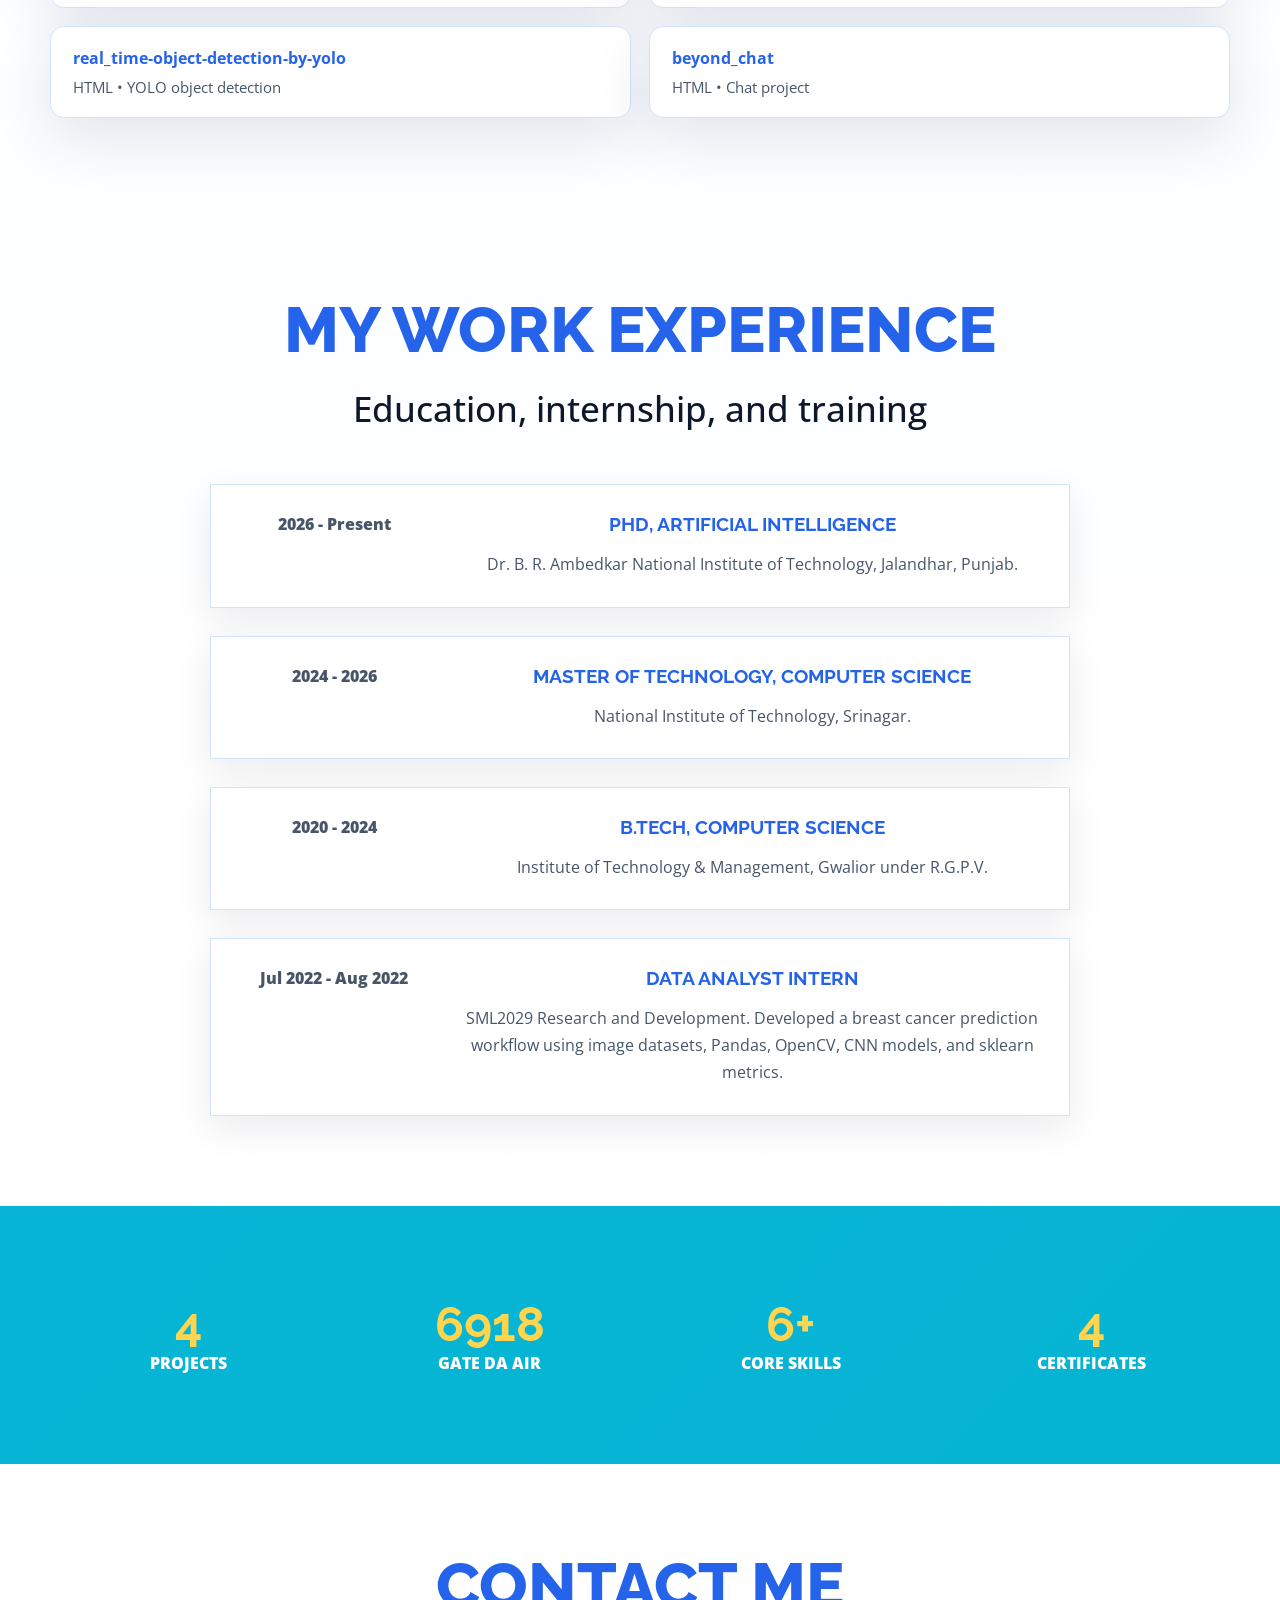
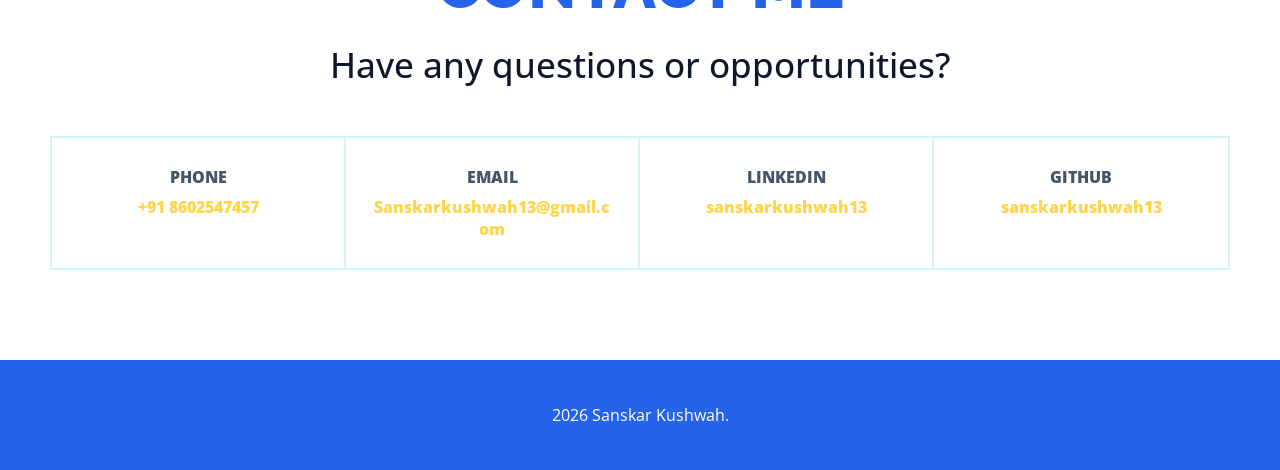
==== commit 16ac51e6: "trevel idea submit" ====
--- a/index.html
+++ b/index.html
@@ -26,6 +26,7 @@
         <a href="#research-papers">Research</a>
         <a href="#academic">Academic</a>
         <a href="#blog">Blog</a>
+        <a href="travel-ideas.html">Travel Ideas</a>
         <a href="#gallery">Gallery</a>
         <a href="#work">Work</a>
         <a href="#statistics">Statistics</a>
@@ -75,6 +76,7 @@
         <div class="hero-ctas">
           <a class="cta-button primary" href="#contact">Contact Me</a>
           <a class="cta-button secondary" href="#portfolio">Projects</a>
+          <a class="cta-button ghost" href="travel-ideas.html">Travel Ideas</a>
           <a class="cta-button ghost" href="sans.pdf" target="_blank">Download CV</a>
         </div>
       </div>
@@ -250,6 +252,8 @@
         </div>
       </div>
     </section>
+  
+
 
     <section class="section" id="research-papers">
       <div class="container center">
@@ -350,6 +354,7 @@
                   <h5>1. Standard GAN (Binary Cross-Entropy)</h5>
                   <p>The original GAN objective using binary cross-entropy loss. Simple to implement but suffers from vanishing gradients and unstable training.</p>
                 </div>
+
                 <div class="loss-item">
                   <h5>2. Least Squares GAN (LSGAN)</h5>
                   <p>Replaces BCE with least-squares objective. Provides smoother gradients, encourages better distribution matching, and results in more stable training.</p>
@@ -536,6 +541,7 @@
             <strong>portfolio</strong>
             <span>HTML • Personal portfolio website</span>
           </a>
+          
           <a class="repo-item" href="https://github.com/sanskarkushwah13/sansbook" target="_blank">
             <strong>sansbook</strong>
             <span>JavaScript • Project workspace</span>
--- a/style.css
+++ b/style.css
@@ -336,6 +336,171 @@
   transform: translateY(-3px);
 }
 
+.travel-page .hero {
+  min-height: 72vh;
+}
+
+.travel-hero {
+  background:
+    linear-gradient(90deg, rgba(14, 116, 144, 0.9), rgba(37, 99, 235, 0.82)),
+    linear-gradient(135deg, #0f172a, #1d4ed8 45%, #0ea5e9);
+}
+
+.travel-hero-content {
+  min-height: auto;
+  grid-template-columns: 1fr;
+  padding: 80px 0 100px;
+}
+
+.travel-hero-copy {
+  max-width: 780px;
+}
+
+.travel-kicker {
+  margin: 0 0 18px;
+  color: rgba(255, 255, 255, 0.85);
+  font-size: 0.9rem;
+  letter-spacing: 0.18em;
+  text-transform: uppercase;
+  font-weight: 800;
+}
+
+.travel-grid {
+  display: grid;
+  grid-template-columns: repeat(2, minmax(0, 1fr));
+  gap: 30px;
+  margin-top: 52px;
+}
+
+.travel-card {
+  background: var(--surface);
+  border: 1px solid var(--border);
+  border-radius: 18px;
+  box-shadow: var(--shadow);
+  padding: 22px;
+  text-align: left;
+  transition: transform 0.2s ease, border-color 0.2s ease;
+}
+
+.travel-card:hover {
+  transform: translateY(-6px);
+  border-color: var(--primary);
+}
+
+.travel-visual {
+  height: 200px;
+  border-radius: 12px;
+  margin-bottom: 18px;
+  background-size: cover;
+  background-position: center;
+}
+
+.travel-card h3 {
+  margin: 16px 0 0;
+  font-family: "Raleway", Arial, sans-serif;
+  font-size: 1.7rem;
+  color: var(--primary);
+}
+
+.travel-card p {
+  margin: 16px 0 0;
+  color: var(--muted);
+  line-height: 1.7;
+}
+
+.travel-card ul {
+  margin: 16px 0 0;
+  padding-left: 18px;
+  color: var(--text);
+  line-height: 1.8;
+}
+
+.travel-badge {
+  display: inline-block;
+  background: rgba(37, 99, 235, 0.08);
+  color: var(--primary);
+  padding: 6px 12px;
+  border-radius: 999px;
+  font-weight: 800;
+  font-size: 0.75rem;
+  text-transform: uppercase;
+  letter-spacing: 0.08em;
+}
+
+.visual-one {
+  background: linear-gradient(135deg, rgba(14, 165, 233, 0.8), rgba(56, 189, 248, 0.5)), url('https://images.unsplash.com/photo-1501785888041-af3ef285b470?auto=format&fit=crop&w=900&q=80') center/cover;
+}
+
+.visual-two {
+  background: linear-gradient(135deg, rgba(59, 130, 246, 0.75), rgba(6, 182, 212, 0.48)), url('https://images.unsplash.com/photo-1507525428034-b723cf961d3e?auto=format&fit=crop&w=900&q=80') center/cover;
+}
+
+.visual-three {
+  background: linear-gradient(135deg, rgba(14, 116, 144, 0.82), rgba(14, 165, 233, 0.5)), url('https://images.unsplash.com/photo-1523906834658-6e24ef2386f9?auto=format&fit=crop&w=900&q=80') center/cover;
+}
+
+.visual-four {
+  background: linear-gradient(135deg, rgba(30, 64, 175, 0.8), rgba(96, 165, 250, 0.52)), url('https://images.unsplash.com/photo-1476514525535-07fb3b4ae5f1?auto=format&fit=crop&w=900&q=80') center/cover;
+}
+
+.travel-checklist {
+  display: grid;
+  gap: 18px;
+  width: min(100%, 500px);
+  margin-left: auto;
+}
+
+.check-item {
+  display: flex;
+  align-items: center;
+  gap: 14px;
+  background: var(--surface);
+  border: 1px solid var(--border);
+  border-radius: 12px;
+  padding: 18px 20px;
+  box-shadow: var(--shadow);
+  color: var(--text);
+  font-weight: 700;
+}
+
+.check-item span {
+  display: grid;
+  place-items: center;
+  width: 30px;
+  height: 30px;
+  border-radius: 50%;
+  background: rgba(6, 182, 212, 0.12);
+  color: var(--primary);
+}
+
+.travel-picks {
+  display: grid;
+  grid-template-columns: repeat(3, minmax(0, 1fr));
+  gap: 24px;
+  margin-top: 42px;
+}
+
+.pick-card {
+  background: var(--surface);
+  border: 1px solid var(--border);
+  border-radius: 14px;
+  box-shadow: var(--shadow);
+  padding: 26px 20px;
+}
+
+.pick-card h3 {
+  margin: 0;
+  font-family: "Raleway", Arial, sans-serif;
+  font-size: 1.35rem;
+  color: var(--primary);
+}
+
+.pick-card p {
+  margin: 16px 0 0;
+  color: var(--muted);
+  line-height: 1.7;
+}
+
 .section {
   padding: 90px 0;
 }
@@ -1201,7 +1366,9 @@
 }
 
 @media (max-width: 980px) {
-  .blog-grid {
+  .blog-grid,
+  .travel-grid,
+  .travel-picks {
     grid-template-columns: repeat(2, 1fr);
   }
 
@@ -1212,7 +1379,9 @@
 }
 
 @media (max-width: 680px) {
-  .blog-grid {
+  .blog-grid,
+  .travel-grid,
+  .travel-picks {
     grid-template-columns: 1fr;
   }
 
